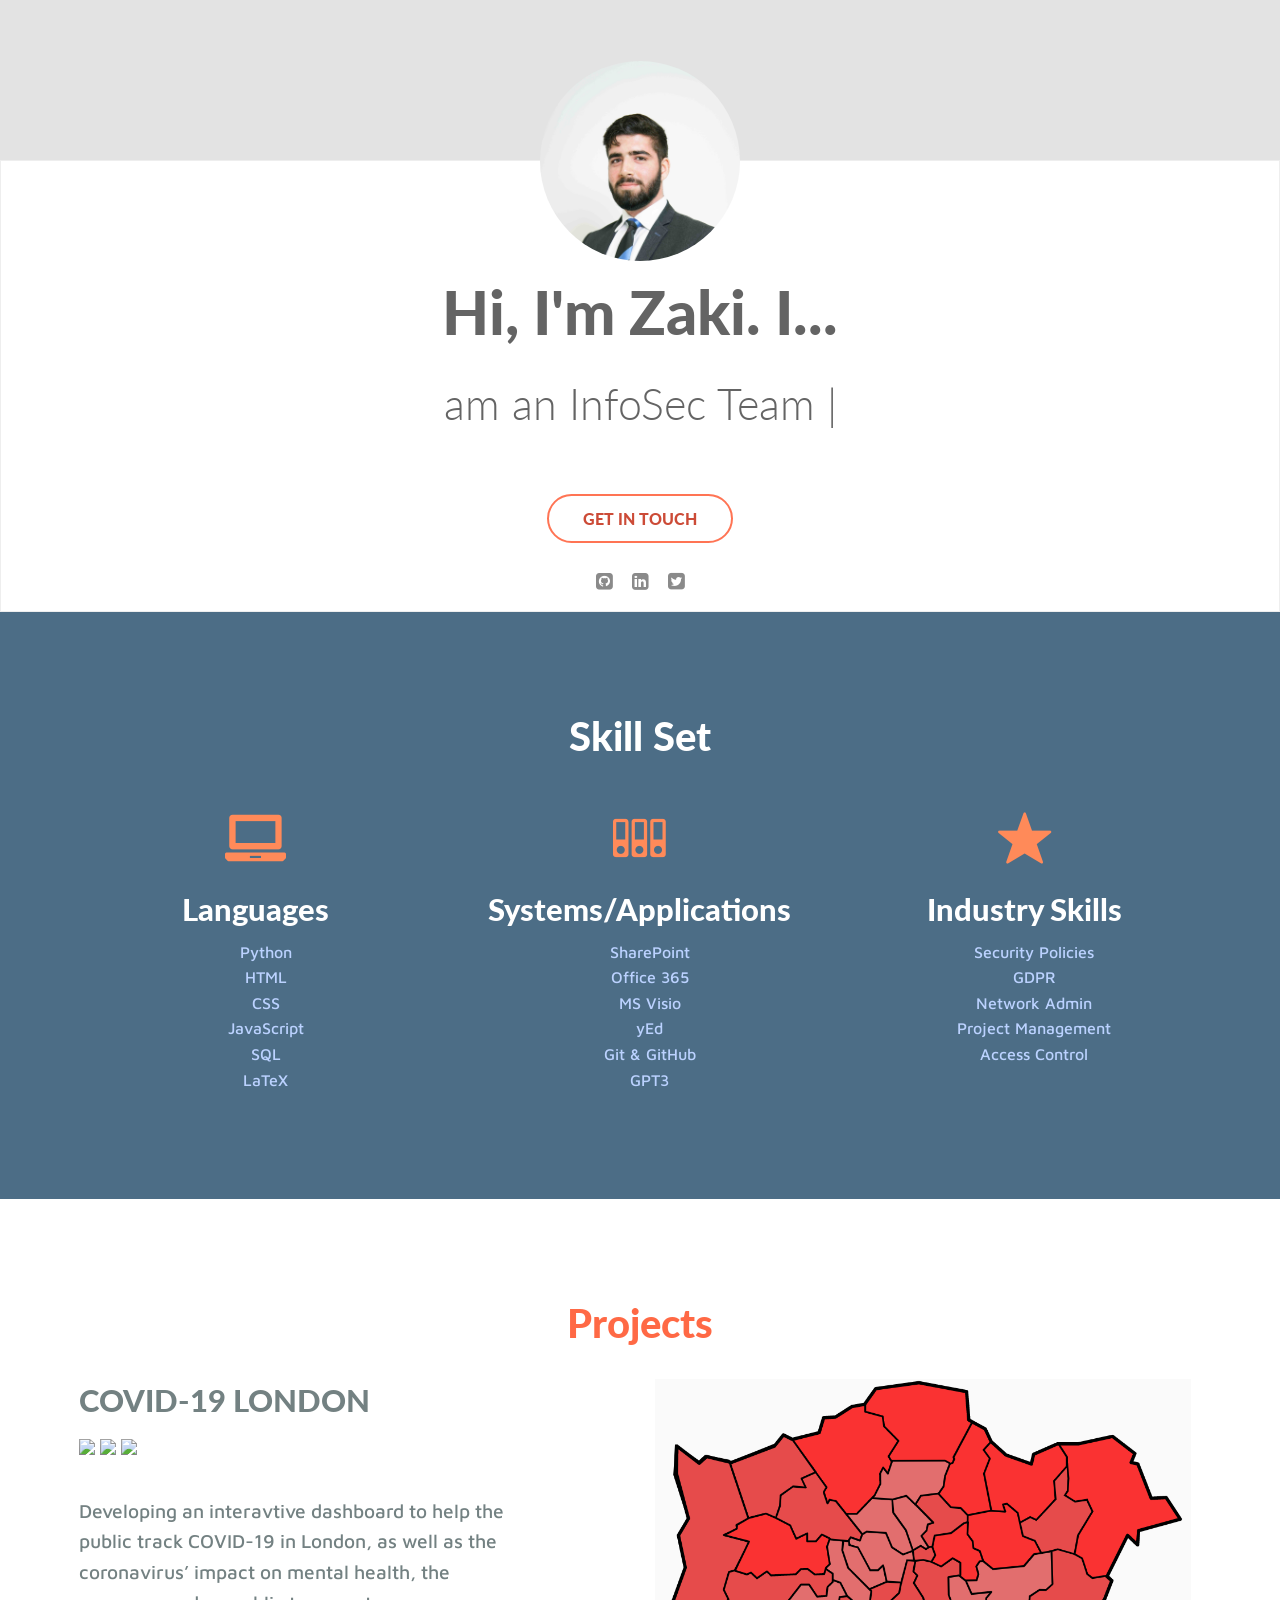
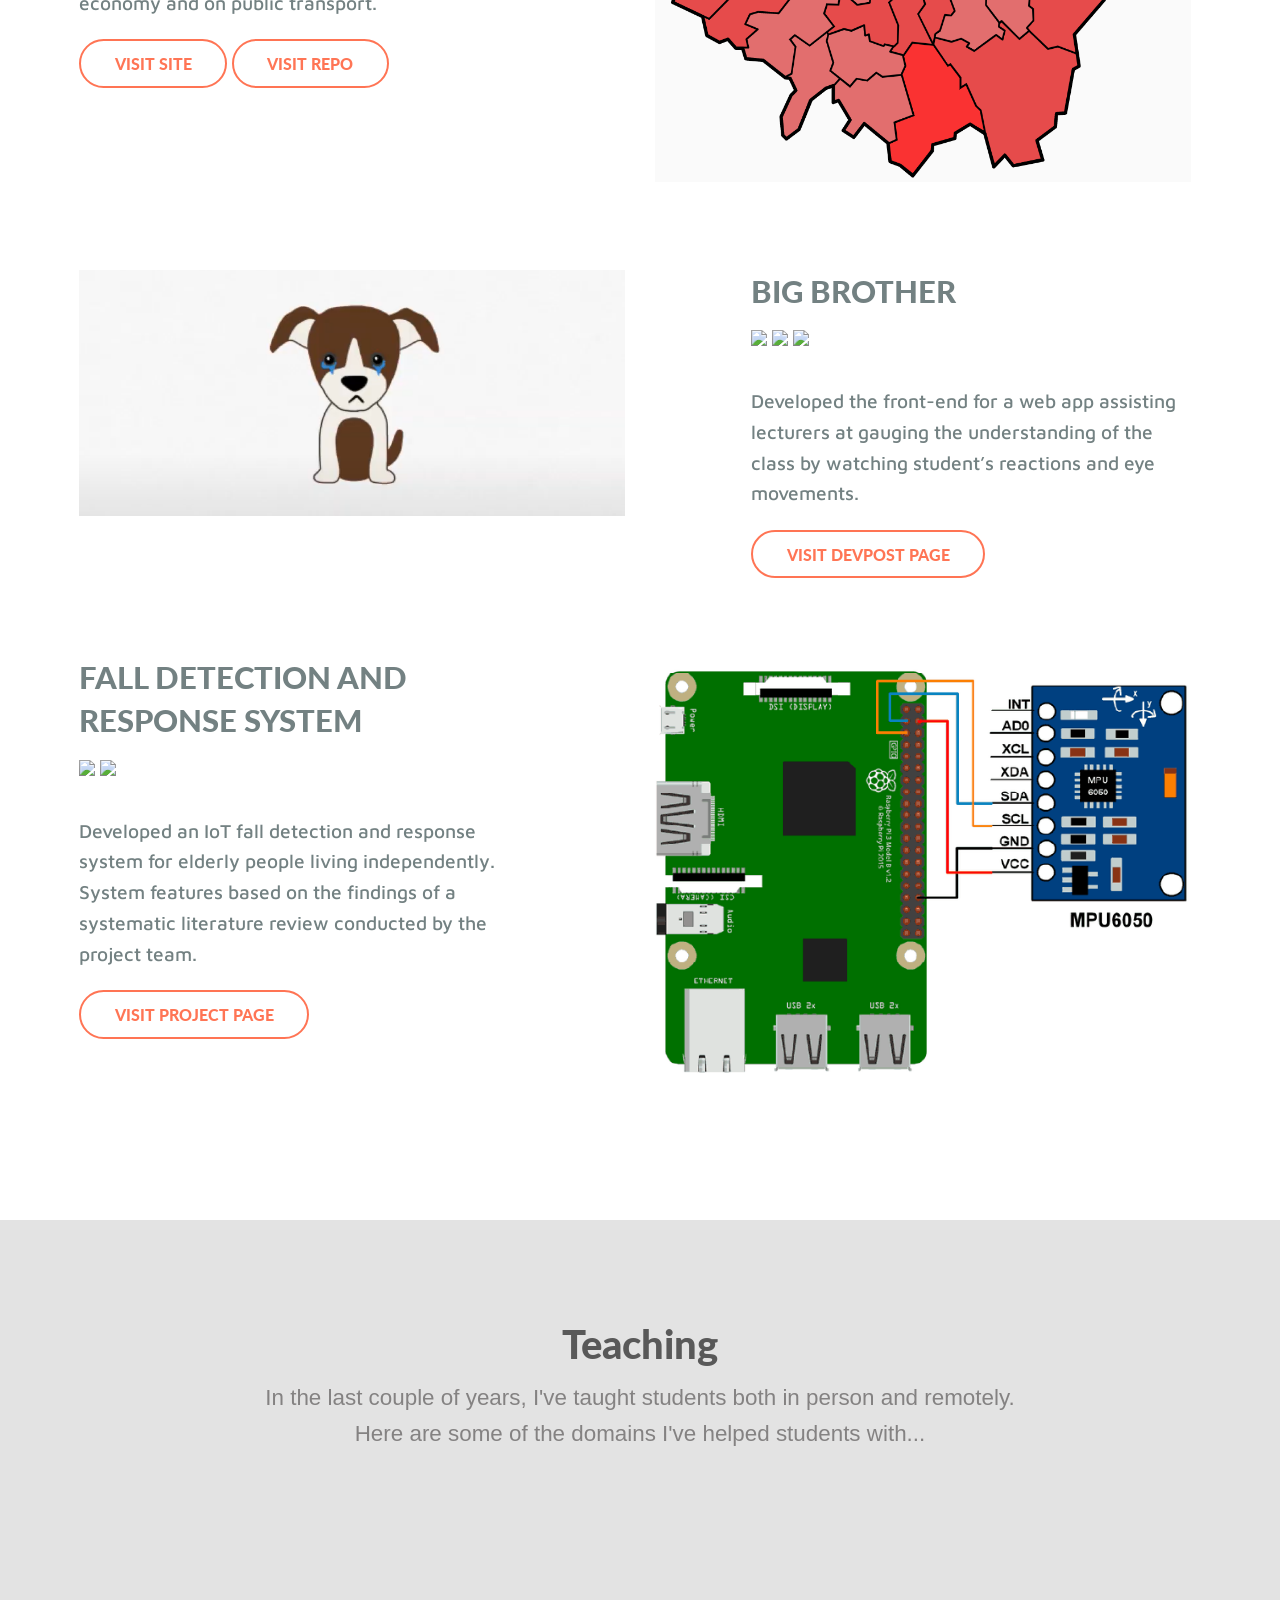
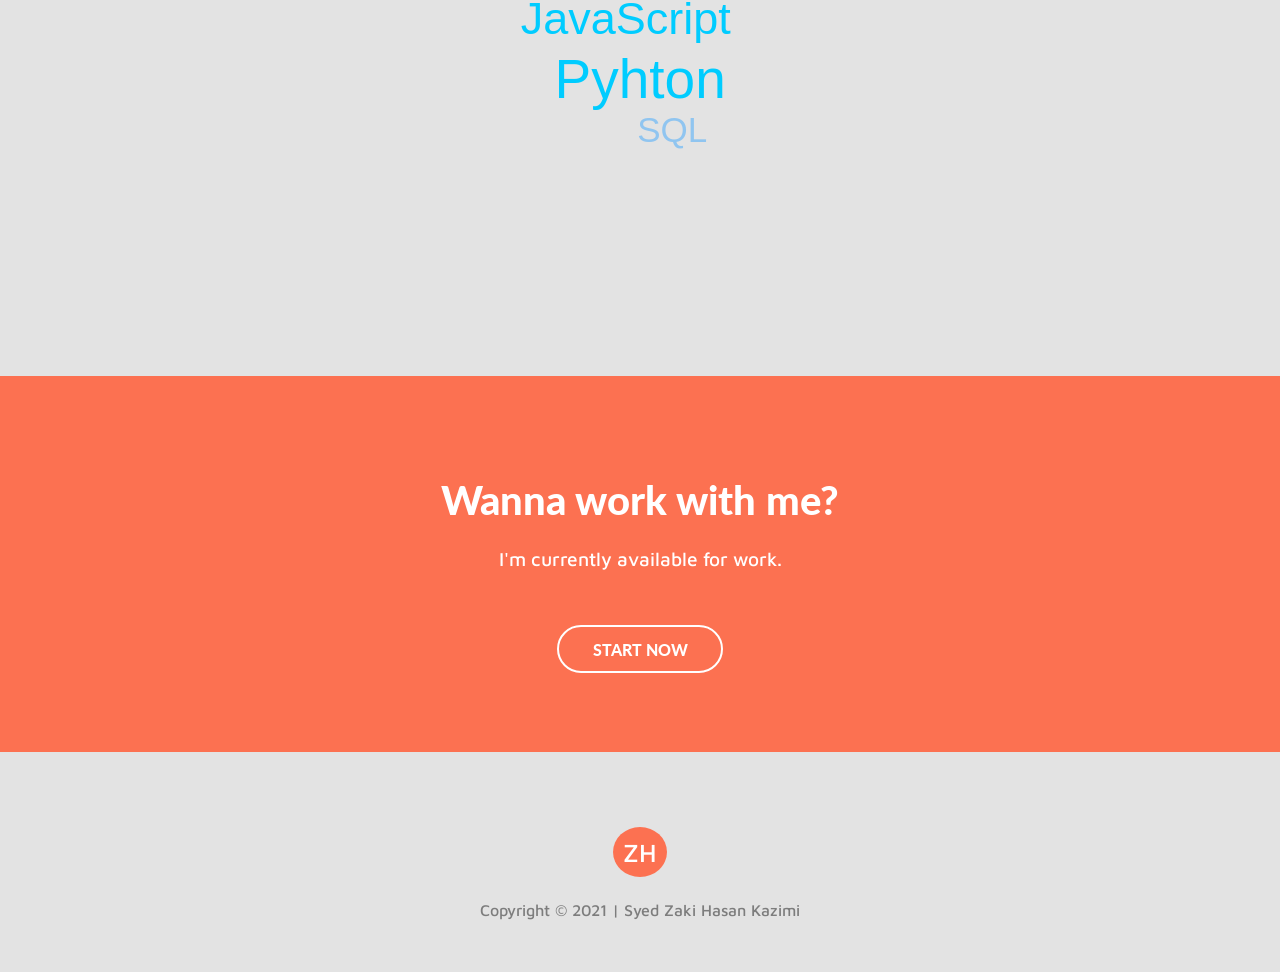
==== index.html @ 04883b3c "Update index.html" ====
<!DOCTYPE html>
<html>

<head>
	<meta charset="utf-8">
	<meta http-equiv="X-UA-Compatible" content="IE=edge">
	<meta name="viewport" content="width=device-width,initial-scale=1,minimum-scale=1, maximum-scale=1" />
	<title>Zaki Hasan Portfolio</title>
	<script src="bower_components/jquery/dist/jquery.min.js" charset="utf-8"></script>
	<link rel="stylesheet" href="bower_components/foundation-sites/dist/css/foundation.min.css">
	<link rel="stylesheet" href="">
	<script src="bower_components/foundation-sites/dist/js/foundation.min.js" charset="utf-8"></script>
	<script src="bower_components/normalize-css/normalize.css" charset="utf-8"></script>
	<script src="bower_components/typed.js/dist/typed.min.js" charset="utf-8"></script>
	<script src="bower_components/jqcloud2/dist/jqcloud.min.js" charset="utf-8"></script>
	<link rel="stylesheet" href="bower_components/jqcloud2/dist/jqcloud.min.css">
	<script src="bower_components/custombox/dist/custombox.min.js"></script>
	<link href="bower_components/custombox/dist/custombox.min.css" rel="stylesheet">
	<link rel="stylesheet" href="https://maxcdn.bootstrapcdn.com/font-awesome/4.7.0/css/font-awesome.min.css">
	<link href="https://fonts.googleapis.com/css?family=Lato:300,400,700,900" rel="stylesheet">
	<link href="https://fonts.googleapis.com/css?family=Maven+Pro:400,500" rel="stylesheet">
	<link rel="stylesheet" href="assets/fonts/foundation-icons/foundation-icons.css">
	<link rel="stylesheet" href="assets/styles/styles.css">
</head>

<body>
	<div class="wrapper">
		<section id="about">
			<div class="row">
				<div class="small-12 large-8 large-offset-2 columns text-center">
					<div class="profile-photo" style="background-image: url(./assets/images/profile.JPG);">
					</div>
					<div class="details">
						<h2>Hi, I'm Zaki. I...<br> <span id="writing-text"><span></h2>
					</div>
				</div>
			</div>
			<div class="row">
				<div class="small-12 column">
					<div class="cta text-center">
						<a class="my-button cta-button expand form-button" href="mailto:zakikazimi@gmail.com" target="_blank">Get In Touch</a>
					</div>
				</div>
				<div class="small-12 column">
					<div class="my-arrow-div text-center">
						<a href="https://github.com/zakiH313" target="_blank"><i class="fa fa-github-square fa-2x"></i></a>
						<a href="https://www.linkedin.com/in/zaki-hasan" target="_blank"><i class="fa fa-linkedin-square fa-2x"></i></a>
						<a href="https://twitter.com/zakihasan313" target="_blank"><i class="fa fa-twitter-square fa-2x"></i></a>
					</div>
				</div>
			</div>

		</section>


		<section id="experience">

			<div class="row column">
				<div class="small-12">
					<h2 class="text-center">Skill Set</h2>
					<!-- <p class="text-center tag-line">I can use the following:</p> -->
				</div>
			</div>
			<div class="row">
				<div class="small-12 medium-4 columns text-center experience-topics">
					<i class="fi-laptop"></i>
					<h3>Languages</h3>
					<ul>
						<li>Python</li>
						<li>HTML</li>
						<li>CSS</li>
						<li>JavaScript</li>
						<li>SQL</li>
						<li>LaTeX</li>
					</ul>
				</div>
				<div class="small-12 medium-4 columns text-center experience-topics">
					<i class="fi-database"></i>
					<h3>Systems/Applications</h3>
					<ul>
						<li>SharePoint</li>
						<li>Office 365</li>
						<li>MS Visio</li>
						<li>yEd</li>
						<li>Git & GitHub</li>
						<li>GPT3</li>
					</ul>
				</div>
				<div class="small-12 medium-4 columns text-center experience-topics">
					<i class="fi-star"></i>
					<h3>Industry Skills</h3>
					<ul>
						<li>Security Policies</li>
						<li>GDPR</li>
						<li>Network Admin</li>
						<li>Project Management</li>
						<li>Access Control</li>
					</ul>
				</div>
			</div>

		</section>

		<section id="work">
			<h2 class="text-center">Projects</h2>
			<!-- <div class="row">
				<p class="text-center tag-line">Here are few of my former clients.</p>
			</div> -->


			<div class="row work-row"> <!-- odd -->
				<div class="small-12 medium-6 medium-push-6 columns">
					<img src="assets/images/project1.png" alt="">
				</div>
				<div class="small-12 medium-5 medium-pull-7 columns">
					<div class="details details-ftm">
						<h3>COVID-19 London</h3>
						<!-- <p class="platform">Web</p> -->
						<p class="icons">
							<img src="https://img.icons8.com/color/48/000000/html-5--v1.png"/>
							<img src="https://img.icons8.com/color/50/000000/css3.png"/>
							<img src="https://img.icons8.com/color/50/000000/javascript.png"/>
							<!-- <i class="fi-monitor"></i><i class="fi-tablet-portrait"></i><i class="fi-mobile"></i> -->
						</p>
						<p>Developing an interavtive dashboard to help the public track COVID-19 in London, as well as the coronavirus’ impact on mental health, the economy and on public transport.</p>
						<a class="my-button" target="_blank" href="https://zakih313.github.io/GoldSummative1/">Visit site</a>
						<a class="my-button" target="_blank" href="">Visit Repo</a>
					</div>
				</div>
			</div>

			<div class="row work-row"> <!-- even -->
				<div class="small-12 medium-6 columns">
					<img src="assets/images/project2.png" alt="">
				</div>
				<div class="small-12 medium-5 medium-offset-1 columns">
					<div class="details details-ftm">
						<h3>Big Brother</h3>
						<!-- <p class="platform">Web</p> -->
						<p class="icons">
							<!-- <i class="fi-monitor"></i><i class="fi-tablet-portrait"></i><i class="fi-mobile"></i> -->
							<img src="https://img.icons8.com/color/48/000000/html-5--v1.png"/>
							<img src="https://img.icons8.com/color/50/000000/css3.png"/>
							<img src="https://img.icons8.com/color/50/000000/javascript.png"/>
						</p>
						<p>Developed the front-end for a web app assisting lecturers at gauging the understanding of the class by watching student’s reactions and eye movements.</p>
						<a class="my-button" target="_blank" href="https://devpost.com/software/big-brother-6i3adj">Visit Devpost Page</a>
					</div>
				</div>
			</div>

			<div class="row work-row"> <!-- odd -->
				<div class="small-12 medium-6 medium-push-6 columns">
					<img src="assets/images/project3.png" alt="">
				</div>
				<div class="small-12 medium-5 medium-pull-7 columns">
					<div class="details details-ftm">
						<h3>Fall Detection and Response System</h3>
						<!-- <p class="platform">Web</p> -->
						<p class="icons">
							<!-- <i class="fi-monitor"></i><i class="fi-tablet-portrait"></i><i class="fi-mobile"></i> -->
							<img src="https://img.icons8.com/color/50/000000/python.png"/>
							<img src="https://img.icons8.com/color/50/000000/raspberry-pi.png"/>

						</p>
						<p>Developed an IoT fall detection and response system for elderly people living independently. System features based on the findings of a systematic literature review conducted by the project team. </p>
						<a class="my-button" target="_blank" href="http://google.com">Visit Project Page</a>
					</div>
				</div>
			</div>









		</section>

		<section id="teaching">
			<h2 class="text-center">Teaching</h2>
			<div class="row">
				<div class="small-12 medium-8 medium-offset-2">
					<p class="text-center tag-line">In the last couple of years, I've taught students both in person and remotely. Here are some of the domains I've helped students with...</p>
				</div>
			</div>
			<div class="row">
				<div class="small-12 medium-8 medium-offset-2 columns">
					<div class="teaching-domains">
					</div>
				</div>
			</div>
		</section>

		<section id="footer-cta">
			<h2 class="text-center">Wanna work with me?</h2>
			<p></p>
			<div class="row text-center">
				<div class="small-12 medium-8 medium-offset-2 columns">
					<p class="text-center">I'm currently available for work.</p>
				</div>
				<div class="small-12 columns" id="startButtonDiv">
					<a class="my-button form-button" target="_blank" href="mailto:zakikazimi@gmail.com">Start Now</a>
				</div>
			</div>
		</section>

		<footer id="footer">
			<div class="row text-center">
				<div class="small-12 medium-6 medium-offset-3 columns">
					<p id="logo">ZH</p>
					<p id="copyright">Copyright &copy; 2021 | Syed Zaki Hasan Kazimi</p>
				</div>
			</div>
		</footer>



	</div>
	<script src="assets/scripts/app.js" charset="utf-8"></script>
</body>

</html>
---- bower_components/jqcloud2/dist/jqcloud.min.css ----
/*!
 * jQCloud 2.0.2
 * Copyright 2011 Luca Ongaro (http://www.lucaongaro.eu)
 * Copyright 2013 Daniel White (http://www.developerdan.com)
 * Copyright 20142016 Damien "Mistic" Sorel (http://www.strangeplanet.fr)
 * Licensed under MIT (http://opensource.org/licenses/MIT)
 */
div.jqcloud{overflow:hidden;position:relative}div.jqcloud span{padding:0}div.jqcloud{font-family:Helvetica,Arial,sans-serif;font-size:10px;line-height:normal}div.jqcloud a{font-size:inherit;text-decoration:none}div.jqcloud span.w10{font-size:550%}div.jqcloud span.w9{font-size:500%}div.jqcloud span.w8{font-size:450%}div.jqcloud span.w7{font-size:400%}div.jqcloud span.w6{font-size:350%}div.jqcloud span.w5{font-size:300%}div.jqcloud span.w4{font-size:250%}div.jqcloud span.w3{font-size:200%}div.jqcloud span.w2{font-size:150%}div.jqcloud span.w1{font-size:100%}div.jqcloud{color:#09f}div.jqcloud a{color:inherit}div.jqcloud a:hover,div.jqcloud span.w10,div.jqcloud span.w8,div.jqcloud span.w9{color:#0cf}div.jqcloud span.w7{color:#39d}div.jqcloud span.w6{color:#90c5f0}div.jqcloud span.w5{color:#90a0dd}div.jqcloud span.w4{color:#90c5f0}div.jqcloud span.w3{color:#a0ddff}div.jqcloud span.w2{color:#9ce}div.jqcloud span.w1{color:#aab5f0}
---- bower_components/custombox/dist/custombox.min.css ----
/*
 *  custombox - Modal dialog effects with transitions CSS3
 *  version: 4.0.1
 *  http://dixso.github.io/custombox/
 *  (c) 2017 Julio de la Calle - @dixso9
 *
 *  Under MIT License - http://opensource.org/licenses/MIT
 */
.custombox-content,.custombox-overlay{position:fixed;overflow:hidden;top:0;width:100%;height:100%}.custombox-overlay{z-index:9997;opacity:0;transition-delay:0s;transition-timing-function:linear;transition-property:opacity}.custombox-content{z-index:9999;display:-ms-flexbox;display:flex;-ms-flex-direction:row;flex-direction:row;-ms-flex-wrap:nowrap;flex-wrap:nowrap;-ms-flex-align:center;align-items:center;-ms-flex-line-pack:stretch;align-content:stretch}.custombox-lock{overflow:hidden}.custombox-content{overflow-y:auto}.custombox-content>*{max-width:100%;max-height:95%}.custombox-fullscreen.custombox-content{-ms-flex-pack:start;justify-content:flex-start;-ms-flex-align:stretch;align-items:stretch}.custombox-fullscreen.custombox-content>*{width:100%;max-height:100%}.custombox-y-top{-ms-flex-align:baseline;align-items:baseline}.custombox-x-left{-ms-flex-align:start;align-items:flex-start}.custombox-y-center{-ms-flex-align:center;align-items:center}.custombox-y-bottom{-ms-flex-align:end;align-items:flex-end}.custombox-x-center{-ms-flex-pack:center;justify-content:center}.custombox-x-right{-ms-flex-pack:end;justify-content:flex-end}.custombox-perspective,.custombox-perspective body{perspective:600px;height:100%;overflow:hidden}.custombox-perspective .custombox-container{overflow:hidden;height:100%}@keyframes fadeIn{from{transform:scale(.7);transition-property:all}to{transform:scale(1);opacity:1}}@keyframes fadeOut{from{transform:scale(1);opacity:1}to{transform:scale(.7);transition-property:all}}.custombox-fadein.custombox-content{opacity:0}.custombox-fadein.custombox-content.custombox-open{animation-name:fadeIn;animation-timing-function:ease-in;animation-fill-mode:forwards;backface-visibility:hidden}.custombox-fadein.custombox-content.custombox-close{animation-name:fadeOut;animation-timing-function:ease-out;animation-fill-mode:forwards;backface-visibility:hidden}@keyframes slideInTop{from{transform:translateY(-100%)}to{transform:translateY(0)}}@keyframes slideOutTop{from{transform:translateY(0)}to{transform:translateY(-100%)}}@keyframes slideInBottom{from{transform:translateY(100%)}to{transform:translateY(0)}}@keyframes slideOutBottom{from{transform:translateY(0)}to{transform:translateY(100%)}}@keyframes slideInLeft{from{transform:translateX(-100%)}to{transform:translateX(0)}}@keyframes slideOutLeft{from{transform:translateX(0)}to{transform:translateX(-100%)}}@keyframes slideInRight{from{transform:translateX(100%)}to{transform:translateX(0)}}@keyframes slideOutRight{from{transform:translateX(0)}to{transform:translateX(100%)}}.custombox-contentscale.custombox-content,.custombox-letmein.custombox-content,.custombox-makeway.custombox-content,.custombox-push.custombox-content,.custombox-slide.custombox-content,.custombox-slip.custombox-content{-ms-transform:translateX(-100%);transform:translateX(-100%)}.custombox-contentscale.custombox-content.custombox-open.custombox-top,.custombox-letmein.custombox-content.custombox-open.custombox-top,.custombox-makeway.custombox-content.custombox-open.custombox-top,.custombox-push.custombox-content.custombox-open.custombox-top,.custombox-slide.custombox-content.custombox-open.custombox-top,.custombox-slip.custombox-content.custombox-open.custombox-top{animation-name:slideInTop;animation-timing-function:ease-out;animation-fill-mode:forwards;backface-visibility:hidden}.custombox-contentscale.custombox-content.custombox-open.custombox-bottom,.custombox-letmein.custombox-content.custombox-open.custombox-bottom,.custombox-makeway.custombox-content.custombox-open.custombox-bottom,.custombox-push.custombox-content.custombox-open.custombox-bottom,.custombox-slide.custombox-content.custombox-open.custombox-bottom,.custombox-slip.custombox-content.custombox-open.custombox-bottom{animation-name:slideInBottom;animation-timing-function:ease-out;animation-fill-mode:forwards;backface-visibility:hidden}.custombox-contentscale.custombox-content.custombox-open.custombox-left,.custombox-letmein.custombox-content.custombox-open.custombox-left,.custombox-makeway.custombox-content.custombox-open.custombox-left,.custombox-push.custombox-content.custombox-open.custombox-left,.custombox-slide.custombox-content.custombox-open.custombox-left,.custombox-slip.custombox-content.custombox-open.custombox-left{animation-name:slideInLeft;animation-timing-function:ease-out;animation-fill-mode:forwards;backface-visibility:hidden}.custombox-contentscale.custombox-content.custombox-open.custombox-right,.custombox-letmein.custombox-content.custombox-open.custombox-right,.custombox-makeway.custombox-content.custombox-open.custombox-right,.custombox-push.custombox-content.custombox-open.custombox-right,.custombox-slide.custombox-content.custombox-open.custombox-right,.custombox-slip.custombox-content.custombox-open.custombox-right{animation-name:slideInRight;animation-timing-function:ease-out;animation-fill-mode:forwards;backface-visibility:hidden}.custombox-contentscale.custombox-content.custombox-close.custombox-top,.custombox-letmein.custombox-content.custombox-close.custombox-top,.custombox-makeway.custombox-content.custombox-close.custombox-top,.custombox-push.custombox-content.custombox-close.custombox-top,.custombox-slide.custombox-content.custombox-close.custombox-top,.custombox-slip.custombox-content.custombox-close.custombox-top{animation-name:slideOutTop;animation-timing-function:ease-in;animation-fill-mode:forwards;backface-visibility:hidden}.custombox-contentscale.custombox-content.custombox-close.custombox-bottom,.custombox-letmein.custombox-content.custombox-close.custombox-bottom,.custombox-makeway.custombox-content.custombox-close.custombox-bottom,.custombox-push.custombox-content.custombox-close.custombox-bottom,.custombox-slide.custombox-content.custombox-close.custombox-bottom,.custombox-slip.custombox-content.custombox-close.custombox-bottom{animation-name:slideOutBottom;animation-timing-function:ease-in;animation-fill-mode:forwards;backface-visibility:hidden}.custombox-contentscale.custombox-content.custombox-close.custombox-left,.custombox-letmein.custombox-content.custombox-close.custombox-left,.custombox-makeway.custombox-content.custombox-close.custombox-left,.custombox-push.custombox-content.custombox-close.custombox-left,.custombox-slide.custombox-content.custombox-close.custombox-left,.custombox-slip.custombox-content.custombox-close.custombox-left{animation-name:slideOutLeft;animation-timing-function:ease-in;animation-fill-mode:forwards;backface-visibility:hidden}.custombox-contentscale.custombox-content.custombox-close.custombox-right,.custombox-letmein.custombox-content.custombox-close.custombox-right,.custombox-makeway.custombox-content.custombox-close.custombox-right,.custombox-push.custombox-content.custombox-close.custombox-right,.custombox-slide.custombox-content.custombox-close.custombox-right,.custombox-slip.custombox-content.custombox-close.custombox-right{animation-name:slideOutRight;animation-timing-function:ease-in;animation-fill-mode:forwards;backface-visibility:hidden}@keyframes newspaperIn{from{transform:scale(0) rotate(720deg);opacity:0}to{transform:scale(1) rotate(0);opacity:1}}@keyframes newspaperOut{from{transform:scale(1) rotate(0);opacity:1}to{transform:scale(0) rotate(720deg);opacity:0}}.custombox-newspaper.custombox-content{opacity:0}.custombox-newspaper.custombox-content.custombox-open{animation-name:newspaperIn;animation-timing-function:ease-in;animation-fill-mode:forwards;backface-visibility:hidden}.custombox-newspaper.custombox-content.custombox-close{animation-name:newspaperOut;animation-timing-function:ease-out;animation-fill-mode:forwards;backface-visibility:hidden}@keyframes fallIn{from{transform-style:preserve-3d;transform:translateZ(600px) rotateX(20deg);opacity:0}to{transition-timing-function:ease-in;transition-property:all;transform:translateZ(0) rotateX(0);opacity:1}}@keyframes fallOut{from{transition-timing-function:ease-in;transition-property:all;transform:translateZ(0) rotateX(0);opacity:1}to{transform-style:preserve-3d;transform:translateZ(600px) rotateX(20deg);opacity:0}}.custombox-fall.custombox-content{opacity:0}.custombox-fall.custombox-content.custombox-open{animation-name:fallIn;animation-timing-function:ease-in;animation-fill-mode:forwards;backface-visibility:hidden}.custombox-fall.custombox-content.custombox-close{animation-name:fallOut;animation-timing-function:ease-out;animation-fill-mode:forwards;backface-visibility:hidden}@keyframes sidefallIn{from{transform-style:preserve-3d;transform:translate(30%) translateZ(600px) rotate(10deg);opacity:0}to{transition-timing-function:ease-in;transition-property:all;transform:translate(0) translateZ(0) rotate(0);opacity:1}}@keyframes sidefallOut{from{transition-timing-function:ease-in;transition-property:all;transform:translate(0) translateZ(0) rotate(0);opacity:1}to{transform-style:preserve-3d;transform:translate(30%) translateZ(600px) rotate(10deg);opacity:0}}.custombox-sidefall.custombox-content{opacity:0}.custombox-sidefall.custombox-content.custombox-open{animation-name:sidefallIn;animation-timing-function:ease-in;animation-fill-mode:forwards;backface-visibility:hidden}.custombox-sidefall.custombox-content.custombox-close{animation-name:sidefallOut;animation-timing-function:ease-out;animation-fill-mode:forwards;backface-visibility:hidden}@keyframes blurInTop{from{transform:translateY(-5%);opacity:0}to{transform:translateY(0);opacity:1}}@keyframes blurOutTop{from{transform:translateY(0);opacity:1}to{transform:translateY(-5%);opacity:0}}@keyframes blurInBottom{from{transform:translateY(5%);opacity:0}to{transform:translateY(0);opacity:1}}@keyframes blurOutBottom{from{transform:translateY(0);opacity:1}to{transform:translateY(5%);opacity:0}}@keyframes blurInRight{from{transform:translateX(5%);opacity:0}to{transform:translateY(0);opacity:1}}@keyframes blurOutRight{from{transform:translateY(0);opacity:1}to{transform:translateX(5%);opacity:0}}@keyframes blurInLeft{from{transform:translateX(-5%);opacity:0}to{transform:translateY(0);opacity:1}}@keyframes blurOutLeft{from{transform:translateY(0);opacity:1}to{transform:translateX(-5%);opacity:0}}@keyframes blurInContainer{from{filter:blur(0)}to{filter:blur(3px)}}@keyframes blurOutContainer{from{filter:blur(3px)}to{filter:blur(0)}}.custombox-blur.custombox-content{opacity:0}.custombox-blur.custombox-content.custombox-open.custombox-top{animation-name:blurInTop;animation-timing-function:ease-in;animation-fill-mode:forwards;backface-visibility:hidden}.custombox-blur.custombox-content.custombox-open.custombox-bottom{animation-name:blurInBottom;animation-timing-function:ease-in;animation-fill-mode:forwards;backface-visibility:hidden}.custombox-blur.custombox-content.custombox-open.custombox-left{animation-name:blurInLeft;animation-timing-function:ease-in;animation-fill-mode:forwards;backface-visibility:hidden}.custombox-blur.custombox-content.custombox-open.custombox-right{animation-name:blurInRight;animation-timing-function:ease-in;animation-fill-mode:forwards;backface-visibility:hidden}.custombox-blur.custombox-content.custombox-close.custombox-top{animation-name:blurOutTop;animation-timing-function:ease-out;animation-fill-mode:forwards;backface-visibility:hidden}.custombox-blur.custombox-content.custombox-close.custombox-bottom{animation-name:blurOutBottom;animation-timing-function:ease-out;animation-fill-mode:forwards;backface-visibility:hidden}.custombox-blur.custombox-content.custombox-close.custombox-right{animation-name:blurOutRight;animation-timing-function:ease-out;animation-fill-mode:forwards;backface-visibility:hidden}.custombox-blur.custombox-content.custombox-close.custombox-left{animation-name:blurOutLeft;animation-timing-function:ease-out;animation-fill-mode:forwards;backface-visibility:hidden}.custombox-blur.custombox-container{animation-name:blurOutContainer;animation-timing-function:ease-out;animation-fill-mode:forwards;backface-visibility:hidden}.custombox-blur.custombox-container.custombox-open{animation-name:blurInContainer;animation-timing-function:ease-in;animation-fill-mode:forwards;backface-visibility:hidden}@keyframes flipInTop{from{transform-style:preserve-3d;transform:rotateX(-70deg)}to{transform:rotateY(0);opacity:1}}@keyframes flipOutTop{from{transform:rotateY(0);opacity:1}to{transform-style:preserve-3d;transform:rotateX(-70deg)}}@keyframes flipInBottom{from{transform-style:preserve-3d;transform:rotateX(70deg)}to{transform:rotateY(0);opacity:1}}@keyframes flipOutBottom{from{transform:rotateY(0);opacity:1}to{transform-style:preserve-3d;transform:rotateX(70deg)}}@keyframes flipInRight{from{transform-style:preserve-3d;transform:rotateY(70deg)}to{transform:rotateY(0);opacity:1}}@keyframes flipOutRight{from{transform:rotateY(0);opacity:1}to{transform-style:preserve-3d;transform:rotateY(70deg)}}@keyframes flipInLeft{from{transform-style:preserve-3d;transform:rotateY(-70deg)}to{transform:rotateY(0);opacity:1}}@keyframes flipOutLeft{from{transform:rotateY(0);opacity:1}to{transform-style:preserve-3d;transform:rotateY(-70deg)}}.custombox-flip.custombox-content{opacity:0}.custombox-flip.custombox-content.custombox-open.custombox-top{animation-name:flipInTop;animation-timing-function:ease-in;animation-fill-mode:forwards;backface-visibility:hidden}.custombox-flip.custombox-content.custombox-open.custombox-bottom{animation-name:flipInBottom;animation-timing-function:ease-in;animation-fill-mode:forwards;backface-visibility:hidden}.custombox-flip.custombox-content.custombox-open.custombox-right{animation-name:flipInRight;animation-timing-function:ease-in;animation-fill-mode:forwards;backface-visibility:hidden}.custombox-flip.custombox-content.custombox-open.custombox-left{animation-name:flipInLeft;animation-timing-function:ease-in;animation-fill-mode:forwards;backface-visibility:hidden}.custombox-flip.custombox-content.custombox-close.custombox-top{animation-name:flipOutTop;animation-timing-function:ease-out;animation-fill-mode:forwards;backface-visibility:hidden}.custombox-flip.custombox-content.custombox-close.custombox-bottom{animation-name:flipOutBottom;animation-timing-function:ease-out;animation-fill-mode:forwards;backface-visibility:hidden}.custombox-flip.custombox-content.custombox-close.custombox-right{animation-name:flipOutRight;animation-timing-function:ease-out;animation-fill-mode:forwards;backface-visibility:hidden}.custombox-flip.custombox-content.custombox-close.custombox-left{animation-name:flipOutLeft;animation-timing-function:ease-out;animation-fill-mode:forwards;backface-visibility:hidden}@keyframes signIn{from{transform-style:preserve-3d;transform:rotateX(-60deg);transform-origin:50% 0;transition-property:all}to{transform:rotateX(0);opacity:1}}@keyframes signOut{from{transform:rotateX(0);opacity:1}to{transform-style:preserve-3d;transform:rotateX(-60deg);transform-origin:50% 0;transition-property:all}}.custombox-sign{perspective:1300px}.custombox-sign.custombox-content{opacity:0}.custombox-sign.custombox-content.custombox-open{animation-name:signIn;animation-timing-function:ease-in;animation-fill-mode:forwards;backface-visibility:hidden}.custombox-sign.custombox-content.custombox-close{animation-name:signOut;animation-timing-function:ease-out;animation-fill-mode:forwards;backface-visibility:hidden}@keyframes superscaledIn{from{transform:scale(2)}to{transform:scale(1);opacity:1}}@keyframes superscaledOut{from{transform:scale(1);opacity:1}to{transform:scale(2)}}.custombox-superscaled.custombox-content{opacity:0}.custombox-superscaled.custombox-content.custombox-open{animation-name:superscaledIn;animation-timing-function:ease-in;animation-fill-mode:forwards;backface-visibility:hidden}.custombox-superscaled.custombox-content.custombox-close{animation-name:superscaledOut;animation-timing-function:ease-out;animation-fill-mode:forwards;backface-visibility:hidden}@keyframes slitIn{0%{transform:translateZ(-3000px) rotateY(90deg)}50%{transform:translateZ(-250px) rotateY(89deg);opacity:1;animation-timing-function:ease-out}100%{transform:translateZ(0) rotateY(0);opacity:1}}@keyframes slitOut{0%{transform:translateZ(0) rotateY(0);opacity:1}50%{transform:translateZ(-250px) rotateY(89deg);opacity:1;animation-timing-function:ease-out}100%{transform:translateZ(-3000px) rotateY(90deg)}}.custombox-slit.custombox-content{opacity:0;transform-style:preserve-3d}.custombox-slit.custombox-content.custombox-open{animation-name:slitIn;animation-timing-function:ease-in;animation-fill-mode:forwards;backface-visibility:hidden}.custombox-slit.custombox-content.custombox-close{animation-name:slitOut;animation-timing-function:ease-out;animation-fill-mode:forwards;backface-visibility:hidden}@keyframes rotateIn{from{transform-style:preserve-3d;transform:translateY(0) rotateX(90deg);transform-origin:0 100%;opacity:0;transition-timing-function:ease-out;transition-property:all}to{transform:translateY(0) rotateX(0);opacity:1}}@keyframes rotateOut{from{transform:translateY(0) rotateX(0);opacity:1}to{transform-style:preserve-3d;transform:translateY(0) rotateX(90deg);transform-origin:0 100%;opacity:0;transition-timing-function:ease-out;transition-property:all}}.custombox-rotate{perspective:2300px}.custombox-rotate.custombox-content{-ms-transform:translateY(-100%);transform:translateY(-100%)}.custombox-rotate.custombox-content.custombox-open{animation-name:rotateIn;animation-timing-function:ease-out;animation-fill-mode:forwards;backface-visibility:hidden}.custombox-rotate.custombox-content.custombox-close{animation-name:rotateOut;animation-timing-function:ease-out;animation-fill-mode:forwards;backface-visibility:hidden}@keyframes letmeinBottomOverlay{to{transform:rotateX(-2deg);transform-origin:50% 0;transform-style:preserve-3d}}@keyframes letmeinOutBottomOverlay{from{transform:rotateX(-2deg);transform-origin:50% 0;transform-style:preserve-3d}to{opacity:0}}@keyframes letmeinLeftOverlay{to{transform:rotateY(-2deg);transform-origin:50% 0;transform-style:preserve-3d}}@keyframes letmeinOutLeftOverlay{from{transform:rotateY(-2deg);transform-origin:50% 0;transform-style:preserve-3d}to{opacity:0}}@keyframes letmeinRightOverlay{to{transform:rotateY(2deg);transform-origin:50% 0;transform-style:preserve-3d}}@keyframes letmeinOutRightOverlay{from{transform:rotateY(2deg);transform-origin:50% 0;transform-style:preserve-3d}to{opacity:0}}@keyframes letmeinTopOverlay{to{transform:rotateX(2deg);transform-origin:0 50%;transform-style:preserve-3d}}@keyframes letmeinOutTopOverlay{from{transform:rotateX(2deg);transform-origin:50% 0;transform-style:preserve-3d}to{opacity:0}}.custombox-letmein.custombox-overlay.custombox-open.custombox-top{animation-name:letmeinTopOverlay;animation-timing-function:ease-in;animation-fill-mode:forwards;backface-visibility:hidden}.custombox-letmein.custombox-overlay.custombox-open.custombox-bottom{animation-name:letmeinBottomOverlay;animation-timing-function:ease-in;animation-fill-mode:forwards;backface-visibility:hidden}.custombox-letmein.custombox-overlay.custombox-open.custombox-left{animation-name:letmeinLeftOverlay;animation-timing-function:ease-in;animation-fill-mode:forwards;backface-visibility:hidden}.custombox-letmein.custombox-overlay.custombox-open.custombox-right{animation-name:letmeinRightOverlay;animation-timing-function:ease-in;animation-fill-mode:forwards;backface-visibility:hidden}.custombox-letmein.custombox-overlay.custombox-close.custombox-top{animation-name:letmeinOutTopOverlay;animation-timing-function:ease-out;animation-fill-mode:forwards;backface-visibility:hidden}.custombox-letmein.custombox-overlay.custombox-close.custombox-bottom{animation-name:letmeinOutBottomOverlay;animation-timing-function:ease-out;animation-fill-mode:forwards;backface-visibility:hidden}.custombox-letmein.custombox-overlay.custombox-close.custombox-left{animation-name:letmeinOutLeftOverlay;animation-timing-function:ease-out;animation-fill-mode:forwards;backface-visibility:hidden}.custombox-letmein.custombox-overlay.custombox-close.custombox-right{animation-name:letmeinOutRightOverlay;animation-timing-function:ease-out;animation-fill-mode:forwards;backface-visibility:hidden}@keyframes makewayInContainer{50%{transform:translateZ(-50px) rotateY(5deg);animation-timing-function:ease-out}100%{transform:translateZ(-200px)}}@keyframes makewayOutContainer{0%{transform:translateZ(-200px)}50%{transform:translateZ(-50px) rotateY(5deg);animation-timing-function:ease-out}100%{opacity:0}}@keyframes makewayInTop{from{transform:translateY(-100%)}to{transform:translateY(0)}}@keyframes makewayOutTop{from{transform:translateY(0)}to{transform:translateY(-100%)}}@keyframes makewayInBottom{from{transform:translateY(100%)}to{transform:translateY(0)}}@keyframes makewayOutBottom{from{transform:translateY(0)}to{transform:translateY(100%)}}@keyframes makewayInLeft{from{transform:translateX(-100%)}to{transform:translateX(0)}}@keyframes makewayOutLeft{from{transform:translateX(0)}to{transform:translateX(-100%)}}@keyframes makewayInRight{from{transform:translateX(100%)}to{transform:translateX(0)}}@keyframes makewayOutRight{from{transform:translateX(0)}to{transform:translateX(100%)}}.custombox-makeway.custombox-overlay{transform-style:preserve-3d;-ms-transform-origin:0 50%;transform-origin:0 50%}.custombox-makeway.custombox-overlay.custombox-open{animation-name:makewayInContainer;animation-timing-function:ease-in;animation-fill-mode:forwards;backface-visibility:hidden}.custombox-makeway.custombox-overlay.custombox-close{animation-name:makewayOutContainer;animation-timing-function:ease-out;animation-fill-mode:forwards;backface-visibility:hidden}.custombox-makeway.custombox-container{transform-style:preserve-3d;-ms-transform-origin:0 50%;transform-origin:0 50%}.custombox-makeway.custombox-container.custombox-open{animation-name:makewayInContainer;animation-timing-function:ease-in;animation-fill-mode:forwards;backface-visibility:hidden}.custombox-makeway.custombox-container.custombox-close{animation-name:makewayOutContainer;animation-timing-function:ease-out;animation-fill-mode:forwards;backface-visibility:hidden}@keyframes slipTopOverlay{50%{transform:rotateX(10deg);transform-origin:50% 100%;transform-style:preserve-3d}}@keyframes slipOutTopOverlay{50%{transform:rotateX(10deg);transform-origin:50% 100%;transform-style:preserve-3d}}@keyframes slipRightOverlay{50%{transform:rotateY(10deg);transform-origin:50% 100%;transform-style:preserve-3d}}@keyframes slipOutRightOverlay{50%{transform:rotateY(10deg);transform-origin:50% 100%;transform-style:preserve-3d}}@keyframes slipBottomOverlay{50%{transform:rotateX(-10deg);transform-origin:50% 100%;transform-style:preserve-3d}}@keyframes slipOutBottomOverlay{50%{transform:rotateX(-10deg);transform-origin:50% 100%;transform-style:preserve-3d}}@keyframes slipLeftOverlay{50%{transform:rotateY(-10deg);transform-origin:50% 100%;transform-style:preserve-3d}}@keyframes slipOutLeftOverlay{50%{transform:rotateY(-10deg);transform-origin:50% 100%;transform-style:preserve-3d}}.custombox-slip.custombox-overlay.custombox-open.custombox-top{animation-name:slipTopOverlay;animation-timing-function:ease-in-out;animation-fill-mode:forwards;backface-visibility:hidden}.custombox-slip.custombox-overlay.custombox-open.custombox-bottom{animation-name:slipBottomOverlay;animation-timing-function:ease-in-out;animation-fill-mode:forwards;backface-visibility:hidden}.custombox-slip.custombox-overlay.custombox-open.custombox-left{animation-name:slipLeftOverlay;animation-timing-function:ease-in-out;animation-fill-mode:forwards;backface-visibility:hidden}.custombox-slip.custombox-overlay.custombox-open.custombox-right{animation-name:slipRightOverlay;animation-timing-function:ease-in-out;animation-fill-mode:forwards;backface-visibility:hidden}.custombox-slip.custombox-overlay.custombox-close.custombox-top{animation-name:slipOutTopOverlay;animation-timing-function:ease-in-out;animation-fill-mode:forwards;backface-visibility:hidden}.custombox-slip.custombox-overlay.custombox-close.custombox-bottom{animation-name:slipOutBottomOverlay;animation-timing-function:ease-in-out;animation-fill-mode:forwards;backface-visibility:hidden}.custombox-slip.custombox-overlay.custombox-close.custombox-left{animation-name:slipOutLeftOverlay;animation-timing-function:ease-in-out;animation-fill-mode:forwards;backface-visibility:hidden}.custombox-slip.custombox-overlay.custombox-close.custombox-right{animation-name:slipOutRightOverlay;animation-timing-function:ease-in-out;animation-fill-mode:forwards;backface-visibility:hidden}.custombox-slip.custombox-container.custombox-open.custombox-top{animation-name:slipTopOverlay;animation-timing-function:ease-in-out;animation-fill-mode:forwards;backface-visibility:hidden}.custombox-slip.custombox-container.custombox-open.custombox-bottom{animation-name:slipBottomOverlay;animation-timing-function:ease-in-out;animation-fill-mode:forwards;backface-visibility:hidden}.custombox-slip.custombox-container.custombox-open.custombox-left{animation-name:slipLeftOverlay;animation-timing-function:ease-in-out;animation-fill-mode:forwards;backface-visibility:hidden}.custombox-slip.custombox-container.custombox-open.custombox-right{animation-name:slipRightOverlay;animation-timing-function:ease-in-out;animation-fill-mode:forwards;backface-visibility:hidden}.custombox-slip.custombox-container.custombox-close.custombox-top{animation-name:slipOutTopOverlay;animation-timing-function:ease-in-out;animation-fill-mode:forwards;backface-visibility:hidden}.custombox-slip.custombox-container.custombox-close.custombox-bottom{animation-name:slipOutBottomOverlay;animation-timing-function:ease-in-out;animation-fill-mode:forwards;backface-visibility:hidden}.custombox-slip.custombox-container.custombox-close.custombox-left{animation-name:slipOutLeftOverlay;animation-timing-function:ease-in-out;animation-fill-mode:forwards;backface-visibility:hidden}.custombox-slip.custombox-container.custombox-close.custombox-right{animation-name:slipOutRightOverlay;animation-timing-function:ease-in-out;animation-fill-mode:forwards;backface-visibility:hidden}@keyframes cornerInOverlay{from{transform:translateY(150px) translateX(150px);transition-property:opacity,transform,visibility}to{transform:translateY(0);transition-property:opacity,transform}}@keyframes cornerOutOverlay{from{transform:translateY(0);transition-property:opacity,transform}to{transform:translateY(150px) translateX(150px);transition-property:opacity,transform,visibility;opacity:0}}@keyframes cornerInContent{from{transform:translateY(150px) translateX(150px);transition-property:opacity,transform,visibility}to{transform:translateY(0);transition-property:opacity,transform;opacity:1}}@keyframes cornerOutContent{from{transform:translateY(0);transition-property:opacity,transform;opacity:1}to{transform:translateY(150px) translateX(150px);transition-property:opacity,transform,visibility;opacity:0}}.custombox-corner.custombox-overlay.custombox-open{animation-name:cornerInOverlay;animation-timing-function:ease-in;animation-fill-mode:forwards;backface-visibility:hidden}.custombox-corner.custombox-overlay.custombox-close{animation-name:cornerOutOverlay;animation-timing-function:ease-out;animation-fill-mode:forwards;backface-visibility:hidden}.custombox-corner.custombox-content.custombox-open{animation-name:cornerInContent;animation-timing-function:ease-in;animation-fill-mode:forwards;backface-visibility:hidden}.custombox-corner.custombox-content.custombox-close{animation-name:cornerOutContent;animation-timing-function:ease-out;animation-fill-mode:forwards;backface-visibility:hidden}.custombox-slidetogether.custombox-content,.custombox-slidetogether.custombox-overlay{-ms-transform:translateX(-100%);transform:translateX(-100%)}.custombox-slidetogether.custombox-content.custombox-open.custombox-top,.custombox-slidetogether.custombox-overlay.custombox-open.custombox-top{animation-name:slideInTop;animation-timing-function:ease-out;animation-fill-mode:forwards;backface-visibility:hidden}.custombox-slidetogether.custombox-content.custombox-open.custombox-bottom,.custombox-slidetogether.custombox-overlay.custombox-open.custombox-bottom{animation-name:slideInBottom;animation-timing-function:ease-out;animation-fill-mode:forwards;backface-visibility:hidden}.custombox-slidetogether.custombox-content.custombox-open.custombox-left,.custombox-slidetogether.custombox-overlay.custombox-open.custombox-left{animation-name:slideInLeft;animation-timing-function:ease-out;animation-fill-mode:forwards;backface-visibility:hidden}.custombox-slidetogether.custombox-content.custombox-open.custombox-right,.custombox-slidetogether.custombox-overlay.custombox-open.custombox-right{animation-name:slideInRight;animation-timing-function:ease-out;animation-fill-mode:forwards;backface-visibility:hidden}.custombox-slidetogether.custombox-content.custombox-close.custombox-top,.custombox-slidetogether.custombox-overlay.custombox-close.custombox-top{animation-name:slideOutTop;animation-timing-function:ease-in;animation-fill-mode:forwards;backface-visibility:hidden}.custombox-slidetogether.custombox-content.custombox-close.custombox-bottom,.custombox-slidetogether.custombox-overlay.custombox-close.custombox-bottom{animation-name:slideOutBottom;animation-timing-function:ease-in;animation-fill-mode:forwards;backface-visibility:hidden}.custombox-slidetogether.custombox-content.custombox-close.custombox-left,.custombox-slidetogether.custombox-overlay.custombox-close.custombox-left{animation-name:slideOutLeft;animation-timing-function:ease-in;animation-fill-mode:forwards;backface-visibility:hidden}.custombox-slidetogether.custombox-content.custombox-close.custombox-right,.custombox-slidetogether.custombox-overlay.custombox-close.custombox-right{animation-name:slideOutRight;animation-timing-function:ease-in;animation-fill-mode:forwards;backface-visibility:hidden}@keyframes scaleInOverlay{from{transform:scale(.9);transition:transform;opacity:0}to{transform:scale(1);transition:transform}}@keyframes scaleOutOverlay{from{transform:scale(1);transition:transform}to{transform:scale(.9);transition:transform;opacity:0;opacity:0}}.custombox-scale.custombox-overlay.custombox-open{animation-name:scaleInOverlay;animation-timing-function:ease-in;animation-fill-mode:forwards;backface-visibility:hidden}.custombox-scale.custombox-overlay.custombox-close{animation-name:scaleOutOverlay;animation-timing-function:ease-out;animation-fill-mode:forwards;backface-visibility:hidden}.custombox-scale.custombox-content.custombox-open{animation-name:scaleInOverlay;animation-timing-function:ease-in;animation-fill-mode:forwards;backface-visibility:hidden}.custombox-scale.custombox-content.custombox-close{animation-name:scaleOutOverlay;animation-timing-function:ease-out;animation-fill-mode:forwards;backface-visibility:hidden}@keyframes doorInOverlay{from{position:fixed;bottom:0;left:50%;right:50%;width:0}to{width:100%;left:0;right:0;transition-property:width}}@keyframes doorOutOverlay{from{width:100%;left:0;right:0;transition-property:width}to{position:fixed;bottom:0;left:50%;right:50%;width:0}}.custombox-door.custombox-overlay.custombox-open{animation-name:doorInOverlay;animation-timing-function:ease-in;animation-fill-mode:forwards;backface-visibility:hidden}.custombox-door.custombox-overlay.custombox-close{animation-name:doorOutOverlay;animation-timing-function:ease-out;animation-fill-mode:forwards;backface-visibility:hidden}.custombox-door.custombox-content.custombox-open{animation-name:doorInOverlay;animation-timing-function:ease-in;animation-fill-mode:forwards;backface-visibility:hidden}.custombox-door.custombox-content.custombox-close{animation-name:doorOutOverlay;animation-timing-function:ease-out;animation-fill-mode:forwards;backface-visibility:hidden}@keyframes pushInLeftOverlay{from{transform:translateX(-100%)}to{transform:translateX(0) translateY(0)}}@keyframes pushOutLeftOverlay{from{transform:translateX(0) translateY(0)}to{transform:translateX(-100%)}}@keyframes pushInRightOverlay{from{transform:translateX(100%)}to{transform:translateX(0) translateY(0)}}@keyframes pushOutRightOverlay{from{transform:translateX(0) translateY(0)}to{transform:translateX(100%)}}@keyframes pushInTopOverlay{from{transform:translateY(-100%)}to{transform:translateX(0) translateY(0)}}@keyframes pushOutTopOverlay{from{transform:translateX(0) translateY(0)}to{transform:translateY(-100%)}}@keyframes pushInBottomOverlay{from{transform:translateY(100%)}to{transform:translateX(0) translateY(0)}}@keyframes pushOutBottomOverlay{from{transform:translateX(0) translateY(0)}to{transform:translateY(100%)}}@keyframes pushOutTopOverlay{from{transform:translateX(0) translateY(0)}to{transform:translateY(-100%)}}@keyframes pushInLeftContainer{from{overflow-x:hidden;transition-property:transform}to{transform:translateX(100%)}}@keyframes pushOutLeftContainer{from{transform:translateX(100%)}to{overflow-x:hidden;transition-property:transform}}@keyframes pushInRightContainer{from{overflow-x:hidden;transition-property:transform}to{transform:translateX(-100%)}}@keyframes pushOutRightContainer{from{transform:translateX(-100%)}to{overflow-x:hidden;transition-property:transform}}@keyframes pushInTopContainer{from{overflow-x:hidden;transition-property:transform}to{transform:translateY(100%)}}@keyframes pushOutTopContainer{from{transform:translateY(100%)}to{overflow-x:hidden;transition-property:transform}}@keyframes pushInBottomContainer{from{overflow-x:hidden;transition-property:transform}to{transform:translateY(-100%)}}@keyframes pushOutBottomContainer{from{transform:translateY(-100%)}to{overflow-x:hidden;transition-property:transform}}.custombox-push.custombox-overlay{transition-property:transform}.custombox-push.custombox-overlay.custombox-open.custombox-top{animation-name:pushInTopOverlay;animation-timing-function:ease-in;animation-fill-mode:forwards;backface-visibility:hidden}.custombox-push.custombox-overlay.custombox-open.custombox-bottom{animation-name:pushInBottomOverlay;animation-timing-function:ease-in;animation-fill-mode:forwards;backface-visibility:hidden}.custombox-push.custombox-overlay.custombox-open.custombox-left{animation-name:pushInLeftOverlay;animation-timing-function:ease-in;animation-fill-mode:forwards;backface-visibility:hidden}.custombox-push.custombox-overlay.custombox-open.custombox-right{animation-name:pushInRightOverlay;animation-timing-function:ease-in;animation-fill-mode:forwards;backface-visibility:hidden}.custombox-push.custombox-overlay.custombox-close.custombox-top{animation-name:pushOutTopOverlay;animation-timing-function:ease-out;animation-fill-mode:forwards;backface-visibility:hidden}.custombox-push.custombox-overlay.custombox-close.custombox-bottom{animation-name:pushOutBottomOverlay;animation-timing-function:ease-out;animation-fill-mode:forwards;backface-visibility:hidden}.custombox-push.custombox-overlay.custombox-close.custombox-left{animation-name:pushOutLeftOverlay;animation-timing-function:ease-out;animation-fill-mode:forwards;backface-visibility:hidden}.custombox-push.custombox-overlay.custombox-close.custombox-right{animation-name:pushOutRightOverlay;animation-timing-function:ease-out;animation-fill-mode:forwards;backface-visibility:hidden}.custombox-push.custombox-container.custombox-open.custombox-top{animation-name:pushInTopContainer;animation-timing-function:ease-in;animation-fill-mode:forwards;backface-visibility:hidden}.custombox-push.custombox-container.custombox-open.custombox-bottom{animation-name:pushInBottomContainer;animation-timing-function:ease-in;animation-fill-mode:forwards;backface-visibility:hidden}.custombox-push.custombox-container.custombox-open.custombox-left{animation-name:pushInLeftContainer;animation-timing-function:ease-in;animation-fill-mode:forwards;backface-visibility:hidden}.custombox-push.custombox-container.custombox-open.custombox-right{animation-name:pushInRightContainer;animation-timing-function:ease-in;animation-fill-mode:forwards;backface-visibility:hidden}.custombox-push.custombox-container.custombox-close.custombox-top{animation-name:pushOutTopContainer;animation-timing-function:ease-out;animation-fill-mode:forwards;backface-visibility:hidden}.custombox-push.custombox-container.custombox-close.custombox-bottom{animation-name:pushOutBottomContainer;animation-timing-function:ease-out;animation-fill-mode:forwards;backface-visibility:hidden}.custombox-push.custombox-container.custombox-close.custombox-left{animation-name:pushOutLeftContainer;animation-timing-function:ease-out;animation-fill-mode:forwards;backface-visibility:hidden}.custombox-push.custombox-container.custombox-close.custombox-right{animation-name:pushOutRightContainer;animation-timing-function:ease-out;animation-fill-mode:forwards;backface-visibility:hidden}@keyframes contentscaleInContainer{from{transition:transform}to{transform:scale(.8)}}@keyframes contentscaleOutContainer{from{transform:scale(.8)}to{transition:transform}}.custombox-contentscale.custombox-overlay{-ms-transform:translateX(-100%);transform:translateX(-100%)}.custombox-contentscale.custombox-overlay.custombox-open.custombox-top{animation-name:slideInTop;animation-timing-function:ease-out;animation-fill-mode:forwards;backface-visibility:hidden}.custombox-contentscale.custombox-overlay.custombox-open.custombox-bottom{animation-name:slideInBottom;animation-timing-function:ease-out;animation-fill-mode:forwards;backface-visibility:hidden}.custombox-contentscale.custombox-overlay.custombox-open.custombox-left{animation-name:slideInLeft;animation-timing-function:ease-out;animation-fill-mode:forwards;backface-visibility:hidden}.custombox-contentscale.custombox-overlay.custombox-open.custombox-right{animation-name:slideInRight;animation-timing-function:ease-out;animation-fill-mode:forwards;backface-visibility:hidden}.custombox-contentscale.custombox-overlay.custombox-close.custombox-top{animation-name:slideOutTop;animation-timing-function:ease-in;animation-fill-mode:forwards;backface-visibility:hidden}.custombox-contentscale.custombox-overlay.custombox-close.custombox-bottom{animation-name:slideOutBottom;animation-timing-function:ease-in;animation-fill-mode:forwards;backface-visibility:hidden}.custombox-contentscale.custombox-overlay.custombox-close.custombox-left{animation-name:slideOutLeft;animation-timing-function:ease-in;animation-fill-mode:forwards;backface-visibility:hidden}.custombox-contentscale.custombox-overlay.custombox-close.custombox-right{animation-name:slideOutRight;animation-timing-function:ease-in;animation-fill-mode:forwards;backface-visibility:hidden}.custombox-contentscale.custombox-container.custombox-open{animation-name:contentscaleInContainer;animation-timing-function:ease-in;animation-fill-mode:forwards;backface-visibility:hidden}.custombox-contentscale.custombox-container.custombox-close{animation-name:contentscaleOutContainer;animation-timing-function:ease-out;animation-fill-mode:forwards;backface-visibility:hidden}@keyframes swellOpen{0%{opacity:0;transform:translate3d(calc(-100vw - 50%),0,0)}50%{opacity:1;transform:translate3d(100px,0,0)}100%{opacity:1;transform:translate3d(0,0,0)}}@keyframes swellClose{0%{opacity:1;transform:translate3d(0,0,0)}50%{opacity:1;transform:translate3d(-100px,0,0) scale3d(1.1,1.1,1)}100%{opacity:0;transform:translate3d(calc(100vw + 50%),0,0)}}.custombox-swell.custombox-content{opacity:0}.custombox-swell.custombox-content.custombox-open{animation-name:swellOpen;animation-timing-function:ease-in;animation-fill-mode:forwards;backface-visibility:hidden}.custombox-swell.custombox-content.custombox-close{animation-name:swellClose;animation-timing-function:ease-out;animation-fill-mode:forwards;backface-visibility:hidden}@keyframes rotatedownOpen{0%{opacity:0;transform:rotate3d(0,0,1,-45deg)}100%{opacity:1;transform:rotate3d(0,0,1,0deg)}}@keyframes rotatedownClose{0%{opacity:1}100%{opacity:0;transform:rotate3d(0,0,1,45deg)}}@keyframes rotatedownElem{0%{opacity:0;transform:translate3d(0,-150px,0) rotate3d(0,0,1,-20deg)}100%{opacity:1;transform:translate3d(0,0,0) rotate3d(0,0,1,0deg)}}.custombox-rotatedown.custombox-content{opacity:0;animation-timing-function:cubic-bezier(.7,0,.3,1);-ms-transform-origin:-150% 50%;transform-origin:-150% 50%}.custombox-rotatedown.custombox-content.custombox-open{animation-name:rotatedownOpen;animation-timing-function:ease-in;animation-fill-mode:forwards;backface-visibility:hidden}.custombox-rotatedown.custombox-content.custombox-close{animation-name:rotatedownClose;animation-timing-function:ease-out;animation-fill-mode:forwards;backface-visibility:hidden}@keyframes flashOpen{0%{opacity:0;transform:translate3d(-400px,0,0) scale3d(1.4,0,1)}100%{opacity:1;transform:translate3d(0,0,0) scale3d(1,1,1)}}@keyframes flashClose{0%{opacity:1;transform:translate3d(0,0,0) scale3d(1,1,1)}20%{opacity:1;transform:translate3d(0,0,0) scale3d(1,1,1)}100%{opacity:0;transform:translate3d(-400px,0,0) scale3d(1.4,0,1)}}.custombox-flash.custombox-content{opacity:0;animation-timing-function:cubic-bezier(.7,0,.3,1)}.custombox-flash.custombox-content.custombox-open{animation-name:flashOpen;animation-timing-function:ease-in;animation-fill-mode:forwards;backface-visibility:hidden}.custombox-flash.custombox-content.custombox-close{animation-name:flashClose;animation-timing-function:ease-out;animation-fill-mode:forwards;backface-visibility:hidden}@keyframes spin{0%{transform:rotate(0)}100%{transform:rotate(360deg)}}.custombox-loader{display:none;border-style:solid;border-width:5px;border-radius:50%;width:40px;height:40px;animation-name:spin;animation-timing-function:linear;animation-iteration-count:infinite;position:fixed;top:50%;left:50%;margin:-25px 0 0 -25px;z-index:9998}
---- assets/styles/styles.css ----
@import url('https://fonts.googleapis.com/css?family=Roboto:100,300,300i,400,700');

/*********** Global Styles********/

body, html {
		background-color: #E3E3E3;
}

h1, h2, h3, h4, h5, h6 {
	font-family: "Lato", sans-serif !important;
	font-weight: 900 !important;
}

.wrapper {
		background: #E3E3E3;
}

.img-circle {
		border-radius: 50%;
}

.my-button {
		font-size: 1em;
		line-height: normal;
		text-transform: uppercase;
		font-family: 'Lato', sans-serif;
		font-weight: 900;
		-webkit-transition: all .3s ease-in-out;
		transition: all .3s ease-in-out, color 0.2s 0.3s;
		letter-spacing: 0;
		border-radius: 45px;
		height: auto;
		padding: .8em 2.1em;
}

.my-button:hover {
	cursor: pointer;
	padding: .8em 2.7em;
}

.my-button:active,
.my-button:focus,
.my-button.active {
  background-image: none;
  outline: 0;
  -webkit-box-shadow: none;
          box-shadow: none;
}

/*#my-modal {
	display: none;
}

.my-form {
	margin-top: 20em;
}

.custombox-content {
	background: #212332;
}*/

/**********************************/


/*** thin bar ***/

.thin-bar {
		border-bottom: 5px solid #F33F12;
}


/*** About Section ***/

#about {
		margin-top: 10em;
		border: 1px solid #eee;
		background-color: white;
		padding-bottom: 1em;
}

#about img {
		max-width: 15em;
		position: relative;
		bottom: 7.5em;
}

#about .details {
		margin-top: -2em;
}

#about h2 {
		color: #646464;
		font-size: 3.8em;
		padding-bottom: 1em;
}

#about span {
		font-weight: 300;
		font-size: .7em;
}

#about h5 {
		color: #8A8A8B;
}

#about p {
		margin-top: 1em;
		color: #646464;
		font-family: "roboto";
		font-weight: 300;
}

.cta .cta-button {
		color: #cc4b37;
		text-transform: uppercase;
		border: 2px solid rgba(255, 103, 68, 0.91);
		border-radius: 50px;
		background: white;
}

.cta .cta-button:hover, .cta .cta-button:focus {
		box-shadow: 0 5px 11px 0 rgba(0, 0, 0, 0.18), 0 4px 14px 1px rgba(0, 0, 0, 0.15);
		background-color: rgba(255, 103, 68, 0.91);
		color: white;
}

#about i {
	margin-top: 2em;
}

.fa {
	font-size: 1.2em;
	padding: 0.1em 0.4em;
	color: #8a8a8a;
}

.fa:hover {
	cursor: pointer;
}

/*** Experience ***/
#experience {
	background-color: #4c6d86;
	padding: 6em 4em 5.6em;
}

#experience h2 {
	color: #fff;
	margin-bottom: .7em;
}

#experience .tag-line {
	color: white;
	font-size: 1.4em;
}

#experience i {
	color: rgb(255, 138, 89);
	font-size: 4em;
}

#experience h3 {
	color: #fff;
}

.experience-topics p {
	color: #ACAEB2;
	font-family: "Maven pro", sans-serif;
	/*font-weight: 500;*/
}

.experience-topics ul li {
	list-style: none;
	color: #bbd2ff;
	font-family: "Maven pro", sans-serif;
	font-weight: 500;
}

/*** work ***/
#work {
	padding: 6em 4em 3em;
	background-color: #fff;
}

#work h2 {
	color: #FF6945;
	margin-bottom: .7em;
}


#work .tag-line {
	color: #767779;
	font-size: 1.4em;
	margin-bottom: 4em;
}

#work .work-row {
	margin-bottom: 5.5em;
}

.details h3 {
	color: #738182;
	text-transform: uppercase;
}

.details .platform{
	font-size: 0.8em;
	text-transform: uppercase;
	margin: 2em 0 -0.1em;
	font-family: "Maven pro", sans-serif;
	font-weight: 500;
	color: #ff7654;
}

.details i {
	color: #ff7654;
	margin-right: 1em;
}

.details p {
	color: #738182;
	font-family: "Maven pro", sans-serif;
	font-weight: 500;
	font-size: 1.2em;
	margin-bottom: 1.8em;
}

.details a, .details a:link, .details a:active{
		color: rgba(255, 103, 68, 0.91);
		border: 2px solid rgba(255, 103, 68, 0.91) !important;
		background-color: #fff;
}

.details a:hover, .details a:focus {
		/*box-shadow: 0 5px 11px 0 rgba(0, 0, 0, 0.18), 0 4px 14px 1px rgba(0, 0, 0, 0.15);*/
		background-color: rgba(255, 103, 68, 0.91) !important;
		color: #fff;
}

/*** teaching ***/
#teaching {
	padding: 6em 4em 3em;
}

#teaching h2 {
	color: #595959;
}

#teaching .tag-line {
	color: #848282;
	font-size: 1.4em;
}

#teaching .teaching-domains {
	height: 500px;
	width: auto;
	margin-top: -4em;
}





















/*** Footer Call-to-action ***/
#footer-cta {
	background-color: rgba(255, 103, 68, 0.91);
	padding: 6em 4em 5.6em;
}

#footer-cta h2 {
	color: white;
}

#footer-cta p {
	color: #fff;
	font-family: "Maven pro", sans-serif;
	font-weight: 500;
	font-size: 1.2em;
}

#startButtonDiv {
	margin-top: 3em;
}

#footer-cta a {
	border: 2px solid #fff;
	border-radius: 45px;
	color: #fff;
}

#footer-cta a:hover {
	background: #fff;
	color: rgba(255, 103, 68, 0.91);
	box-shadow: 0 5px 11px 0 rgba(0, 0, 0, 0.18), 0 4px 14px 1px rgba(0, 0, 0, 0.15);
}

/*** footer starts ***/

#footer {
	padding: 5em 4em 2em;
}

#footer #logo {
	background-color: rgba(255, 103, 68, 0.91);
	border-radius: 50%;
	color: #fff;
	padding: .4em;
	font-family: "Maven pro", sans-serif;
	font-size: 1.6em;
	font-weight: 500;
	display: inline;
}

#footer #copyright {
	margin-top: 1.6em;
	font-family: "Maven pro", sans-serif;
	font-weight: 500;
	color: #7d7d7d;
}


.profile-photo {
	width: 200px;
    height: 200px;
    margin: 0 auto;
    border-radius: 50%;
    background-size: cover;
    margin-top: -100px;
    margin-bottom: 40px;

}
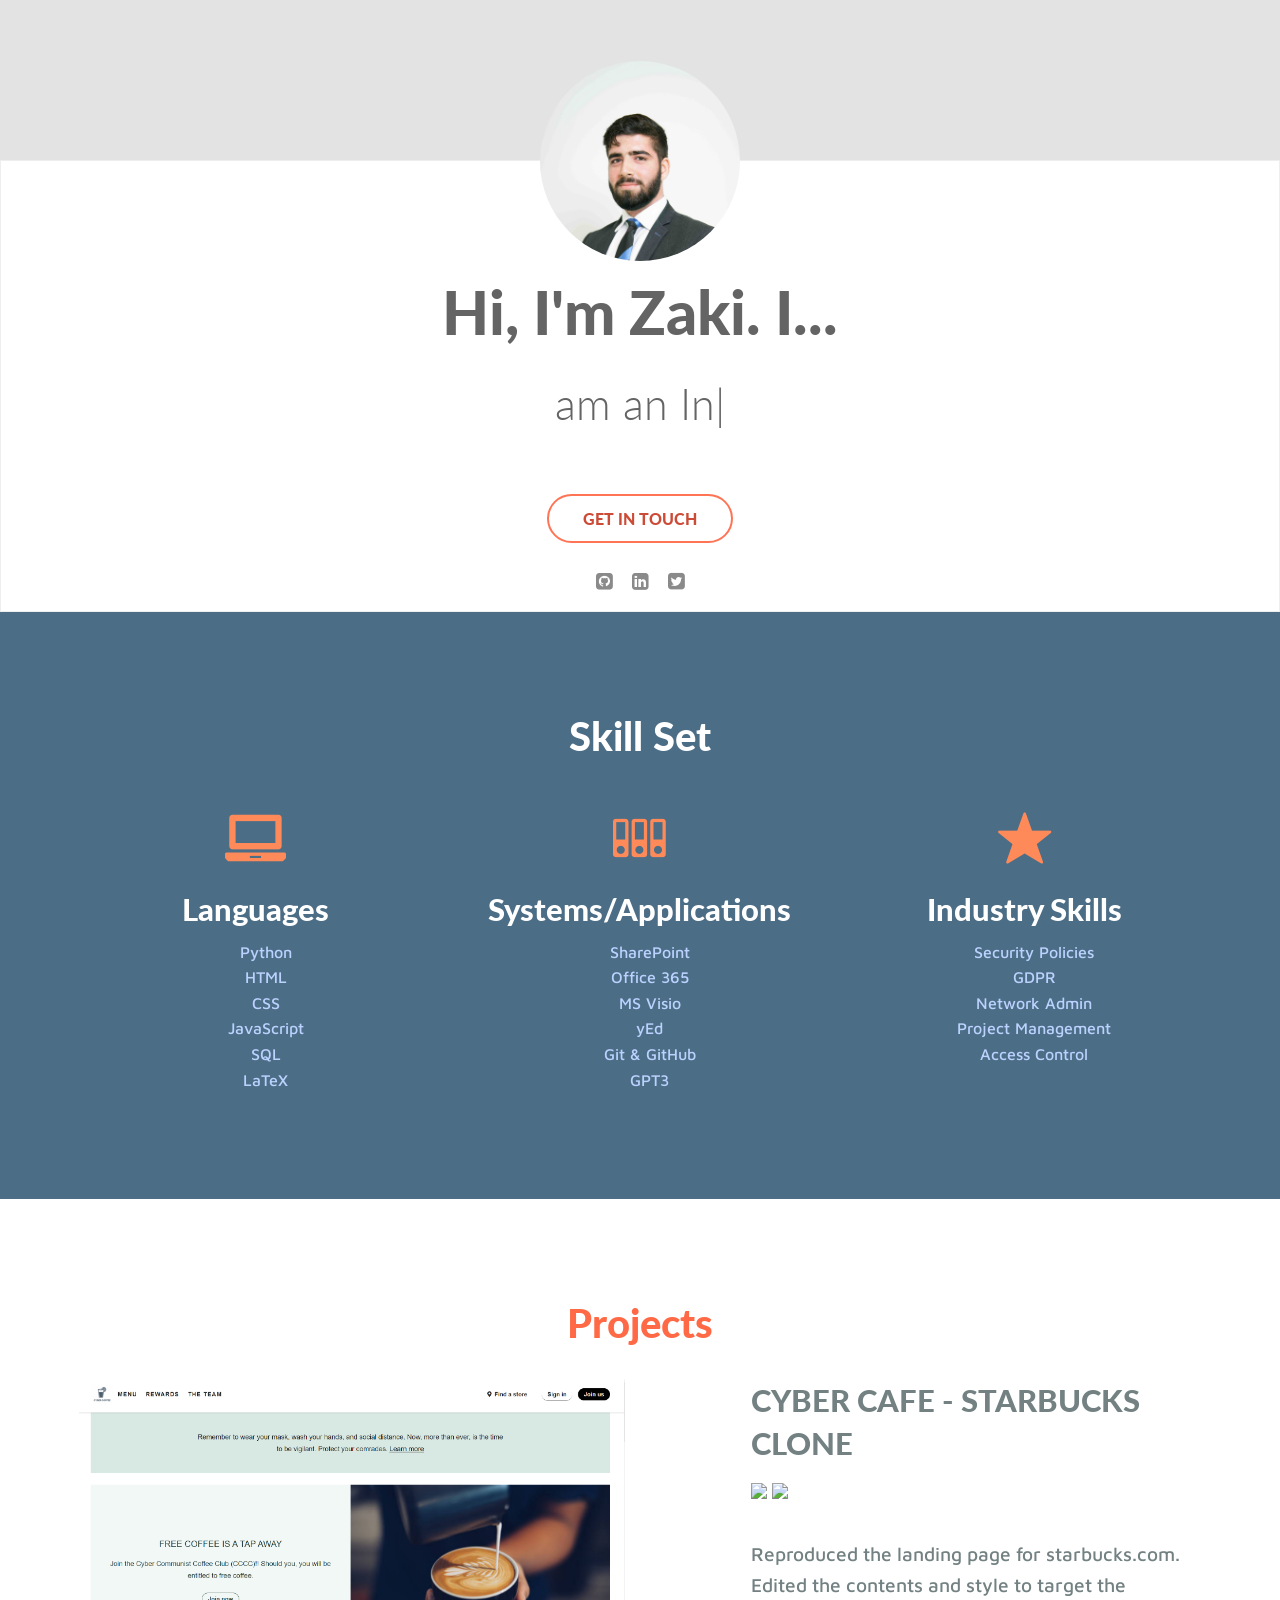
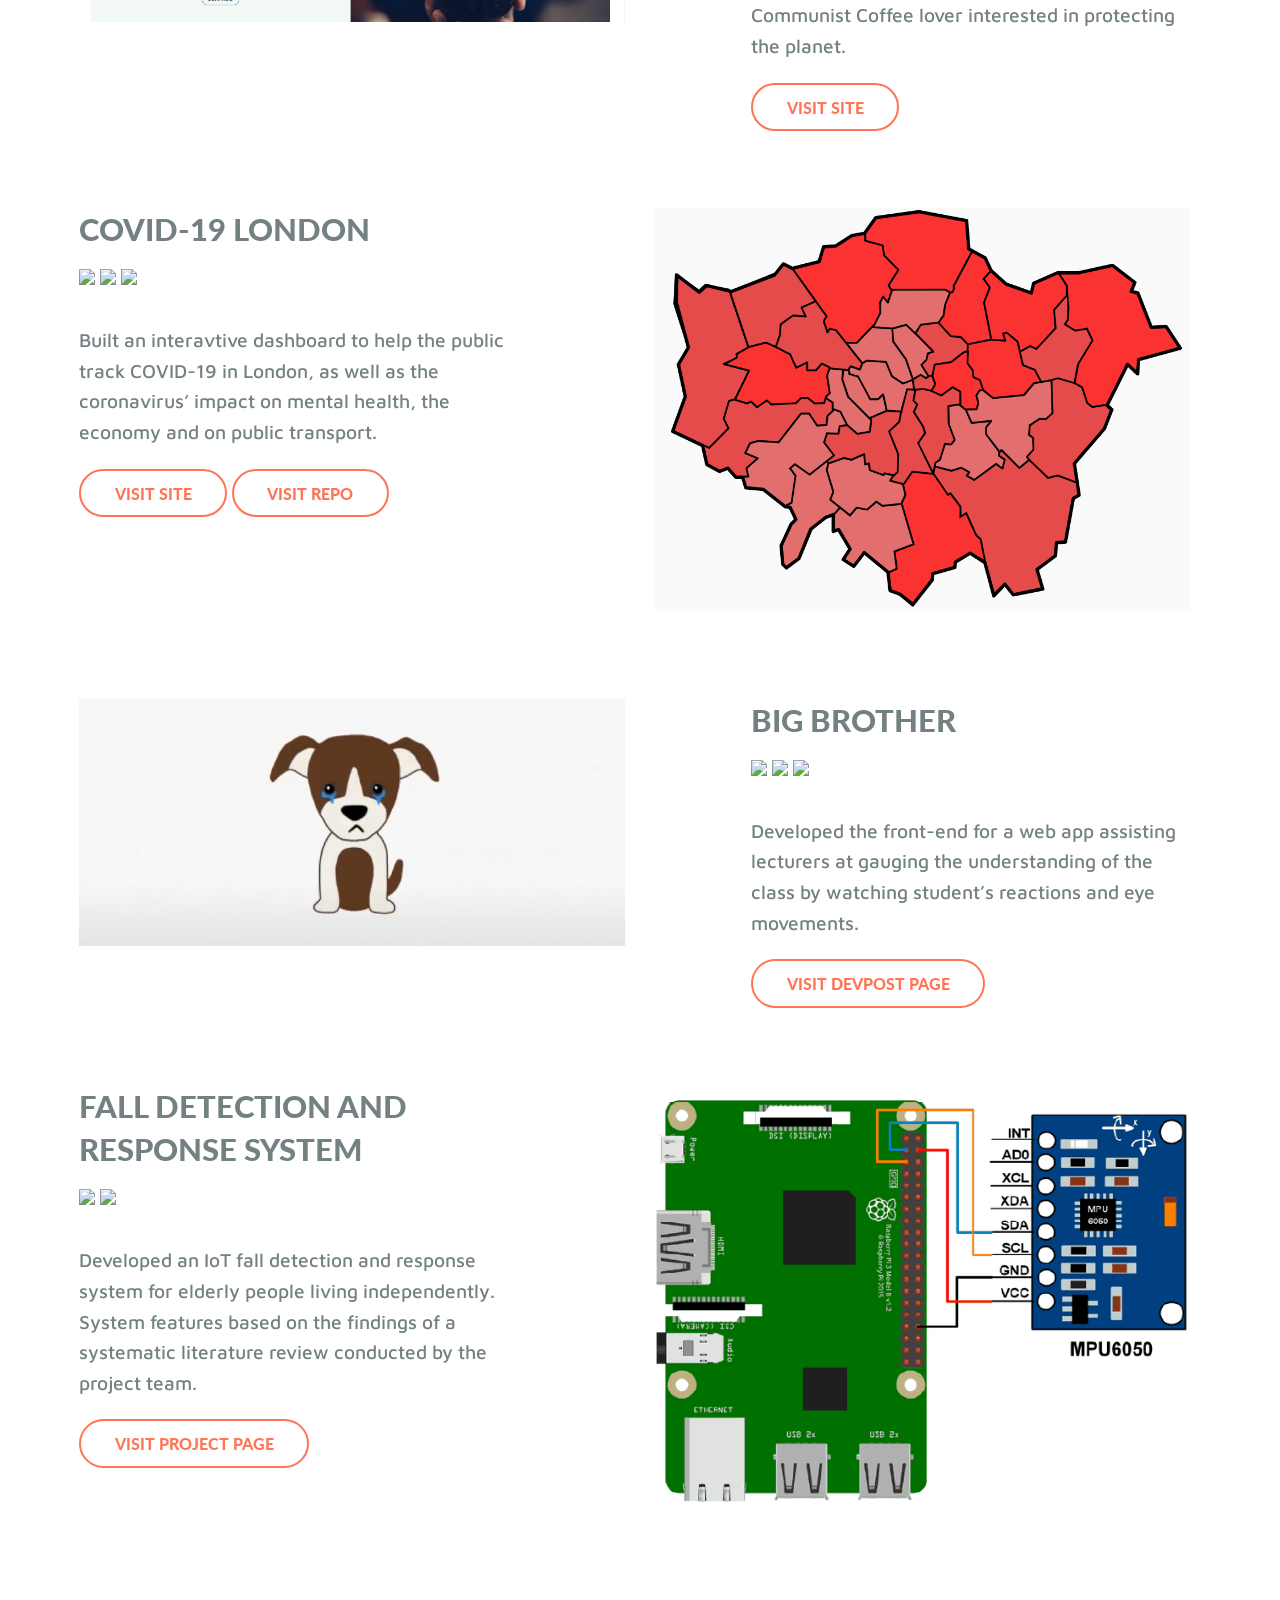
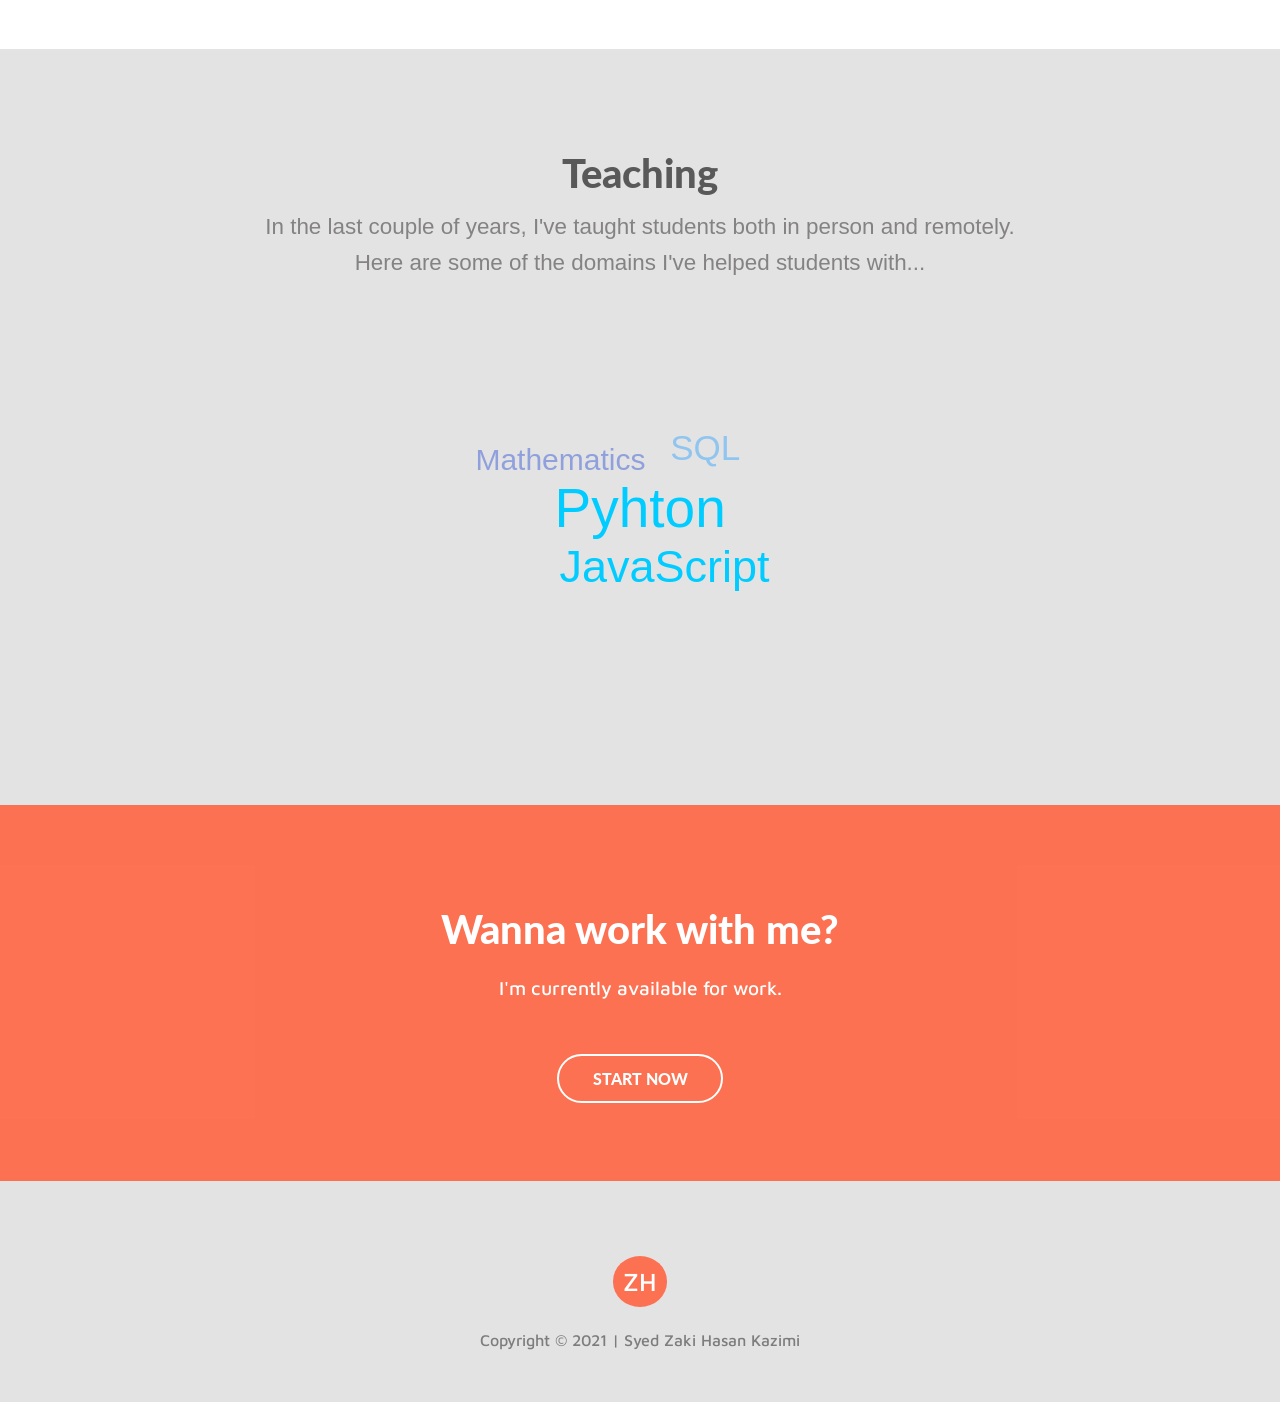
==== commit 42ef5c6d: "Added new project" ====
--- a/index.html
+++ b/index.html
@@ -107,6 +107,24 @@
 				<p class="text-center tag-line">Here are few of my former clients.</p>
 			</div> -->
 
+			<div class="row work-row"> <!-- even -->
+				<div class="small-12 medium-6 columns">
+					<img src="assets/images/project4.png" alt="">
+				</div>
+				<div class="small-12 medium-5 medium-offset-1 columns">
+					<div class="details details-ftm">
+						<h3>Cyber Cafe - Starbucks clone</h3>
+						<!-- <p class="platform">Web</p> -->
+						<p class="icons">
+							<!-- <i class="fi-monitor"></i><i class="fi-tablet-portrait"></i><i class="fi-mobile"></i> -->
+							<img src="https://img.icons8.com/color/48/000000/html-5--v1.png"/>
+							<img src="https://img.icons8.com/color/50/000000/css3.png"/>
+						</p>
+						<p>Reproduced the landing page for starbucks.com. Edited the contents and style to target the Communist Coffee lover interested in protecting the planet.</p>
+						<a class="my-button" target="_blank" href="#">Visit Site</a>
+					</div>
+				</div>
+			</div>
 
 			<div class="row work-row"> <!-- odd -->
 				<div class="small-12 medium-6 medium-push-6 columns">
@@ -122,7 +140,7 @@
 							<img src="https://img.icons8.com/color/50/000000/javascript.png"/>
 							<!-- <i class="fi-monitor"></i><i class="fi-tablet-portrait"></i><i class="fi-mobile"></i> -->
 						</p>
-						<p>Developing an interavtive dashboard to help the public track COVID-19 in London, as well as the coronavirus’ impact on mental health, the economy and on public transport.</p>
+						<p>Built an interavtive dashboard to help the public track COVID-19 in London, as well as the coronavirus’ impact on mental health, the economy and on public transport.</p>
 						<a class="my-button" target="_blank" href="https://zakih313.github.io/GoldSummative1/">Visit site</a>
 						<a class="my-button" target="_blank" href="">Visit Repo</a>
 					</div>
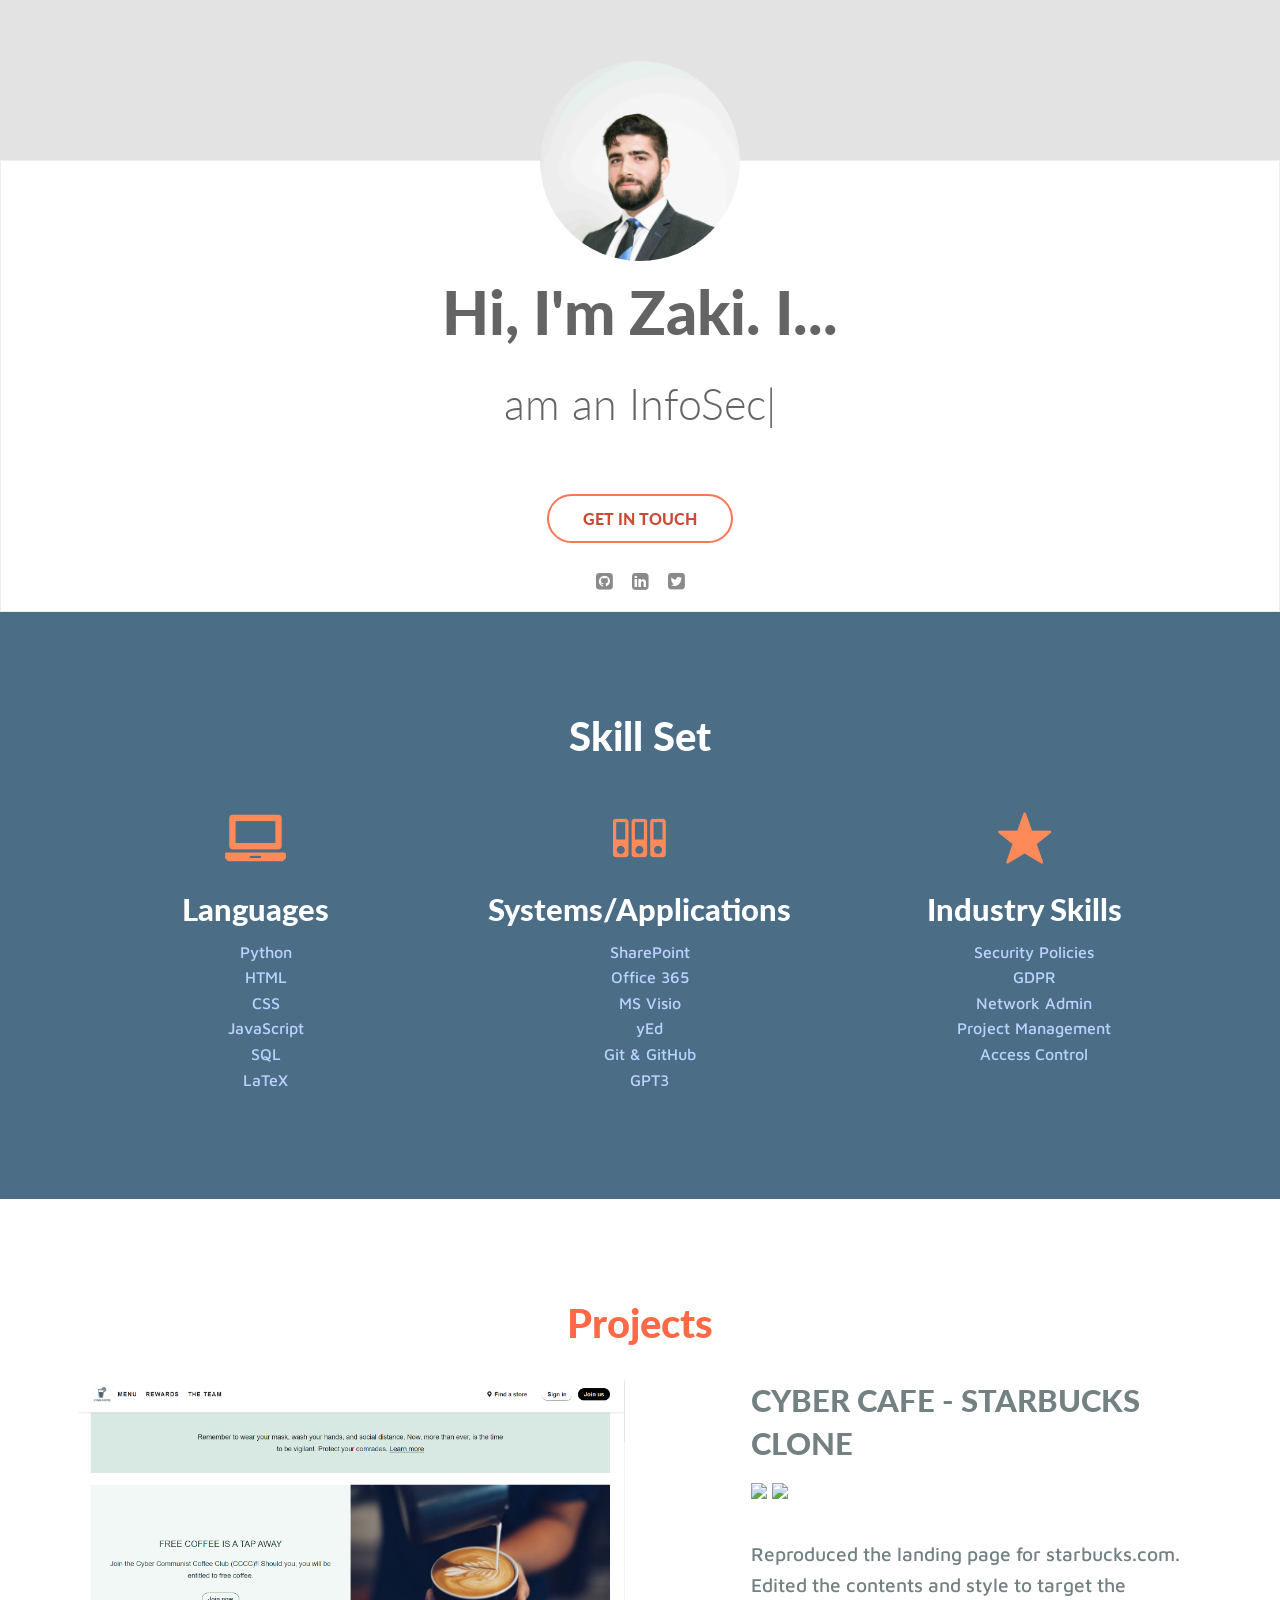
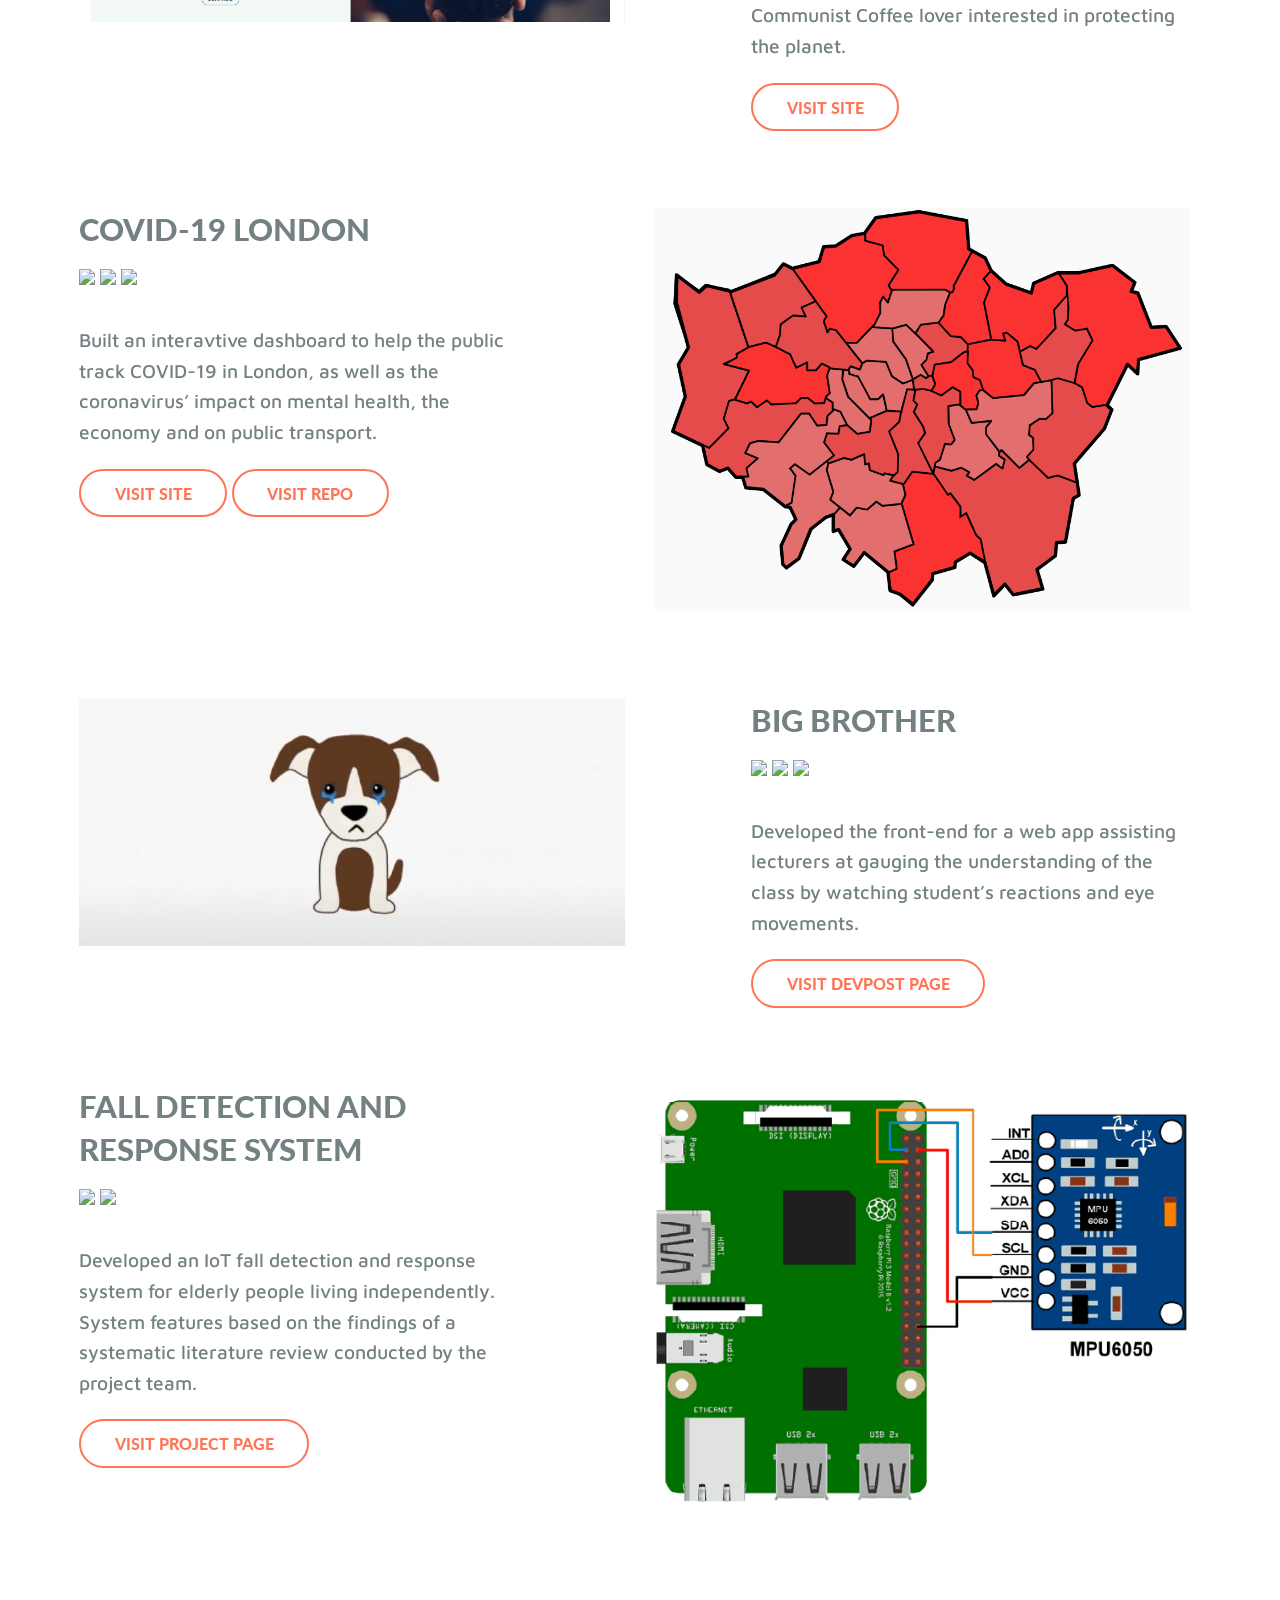
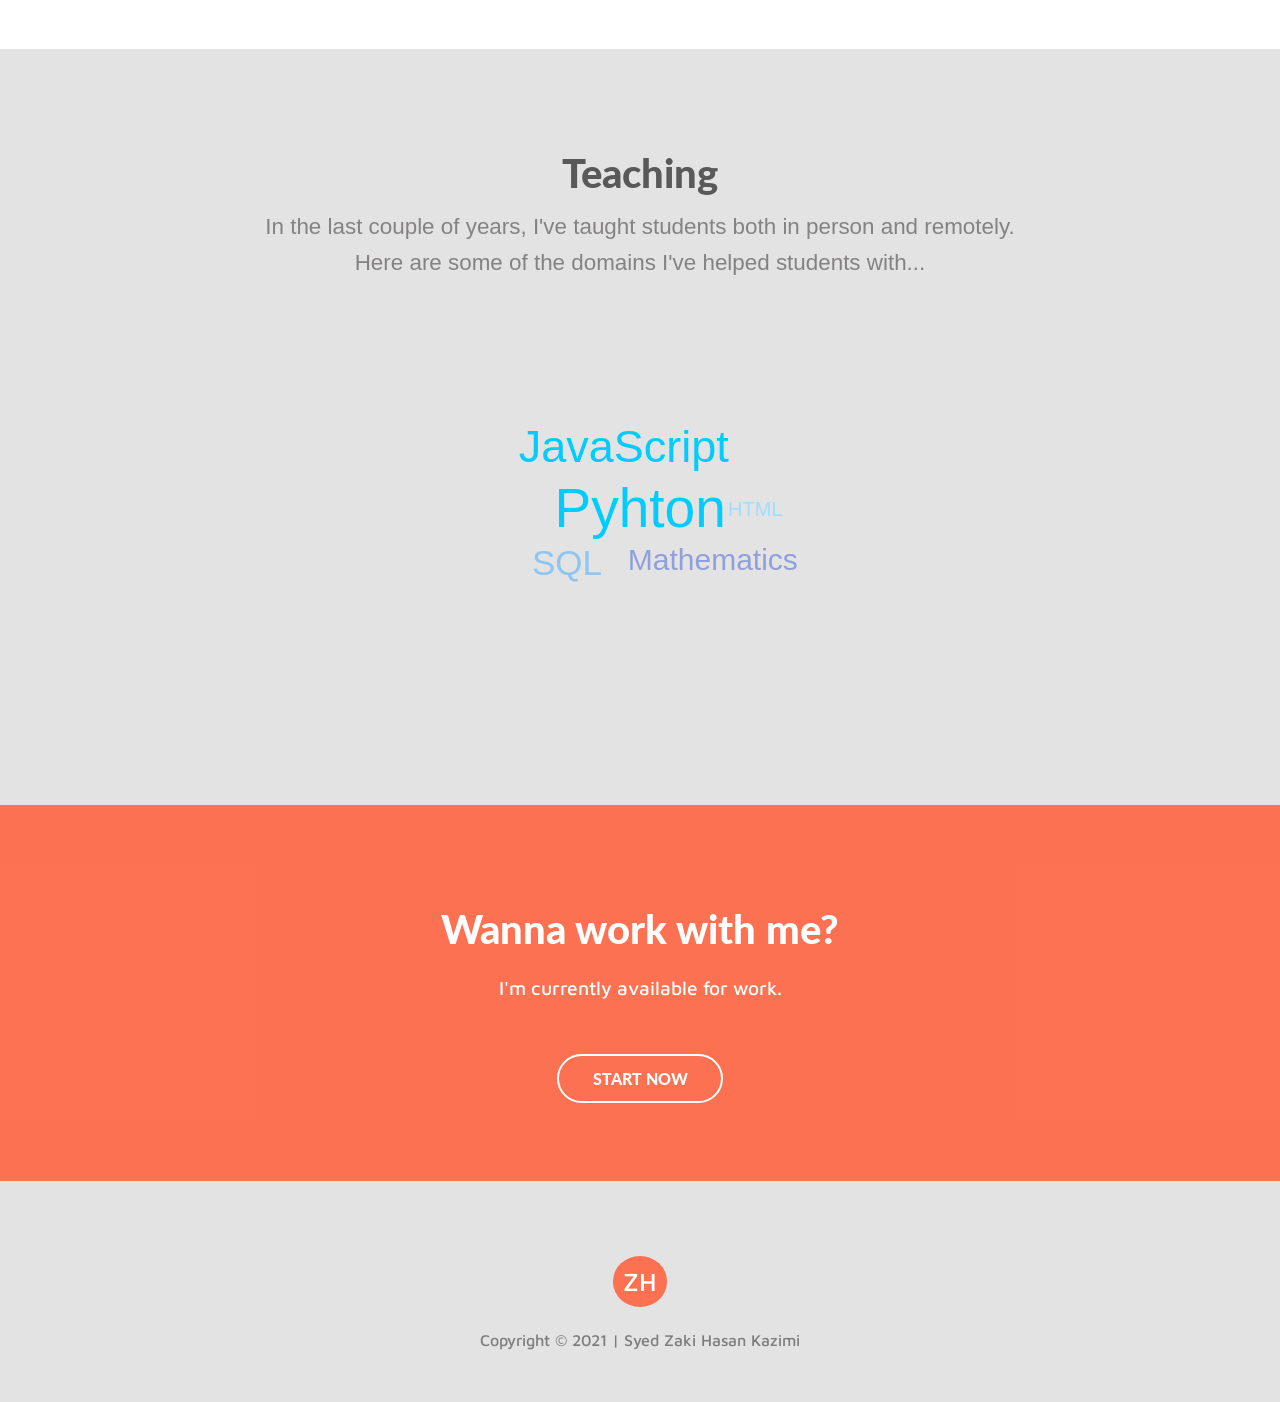
==== commit a9ee83a6: "Update index.html" ====
--- a/index.html
+++ b/index.html
@@ -121,7 +121,7 @@
 							<img src="https://img.icons8.com/color/50/000000/css3.png"/>
 						</p>
 						<p>Reproduced the landing page for starbucks.com. Edited the contents and style to target the Communist Coffee lover interested in protecting the planet.</p>
-						<a class="my-button" target="_blank" href="#">Visit Site</a>
+						<a class="my-button" target="_blank" href="https://zakih313.github.io/coffeeShop/">Visit Site</a>
 					</div>
 				</div>
 			</div>
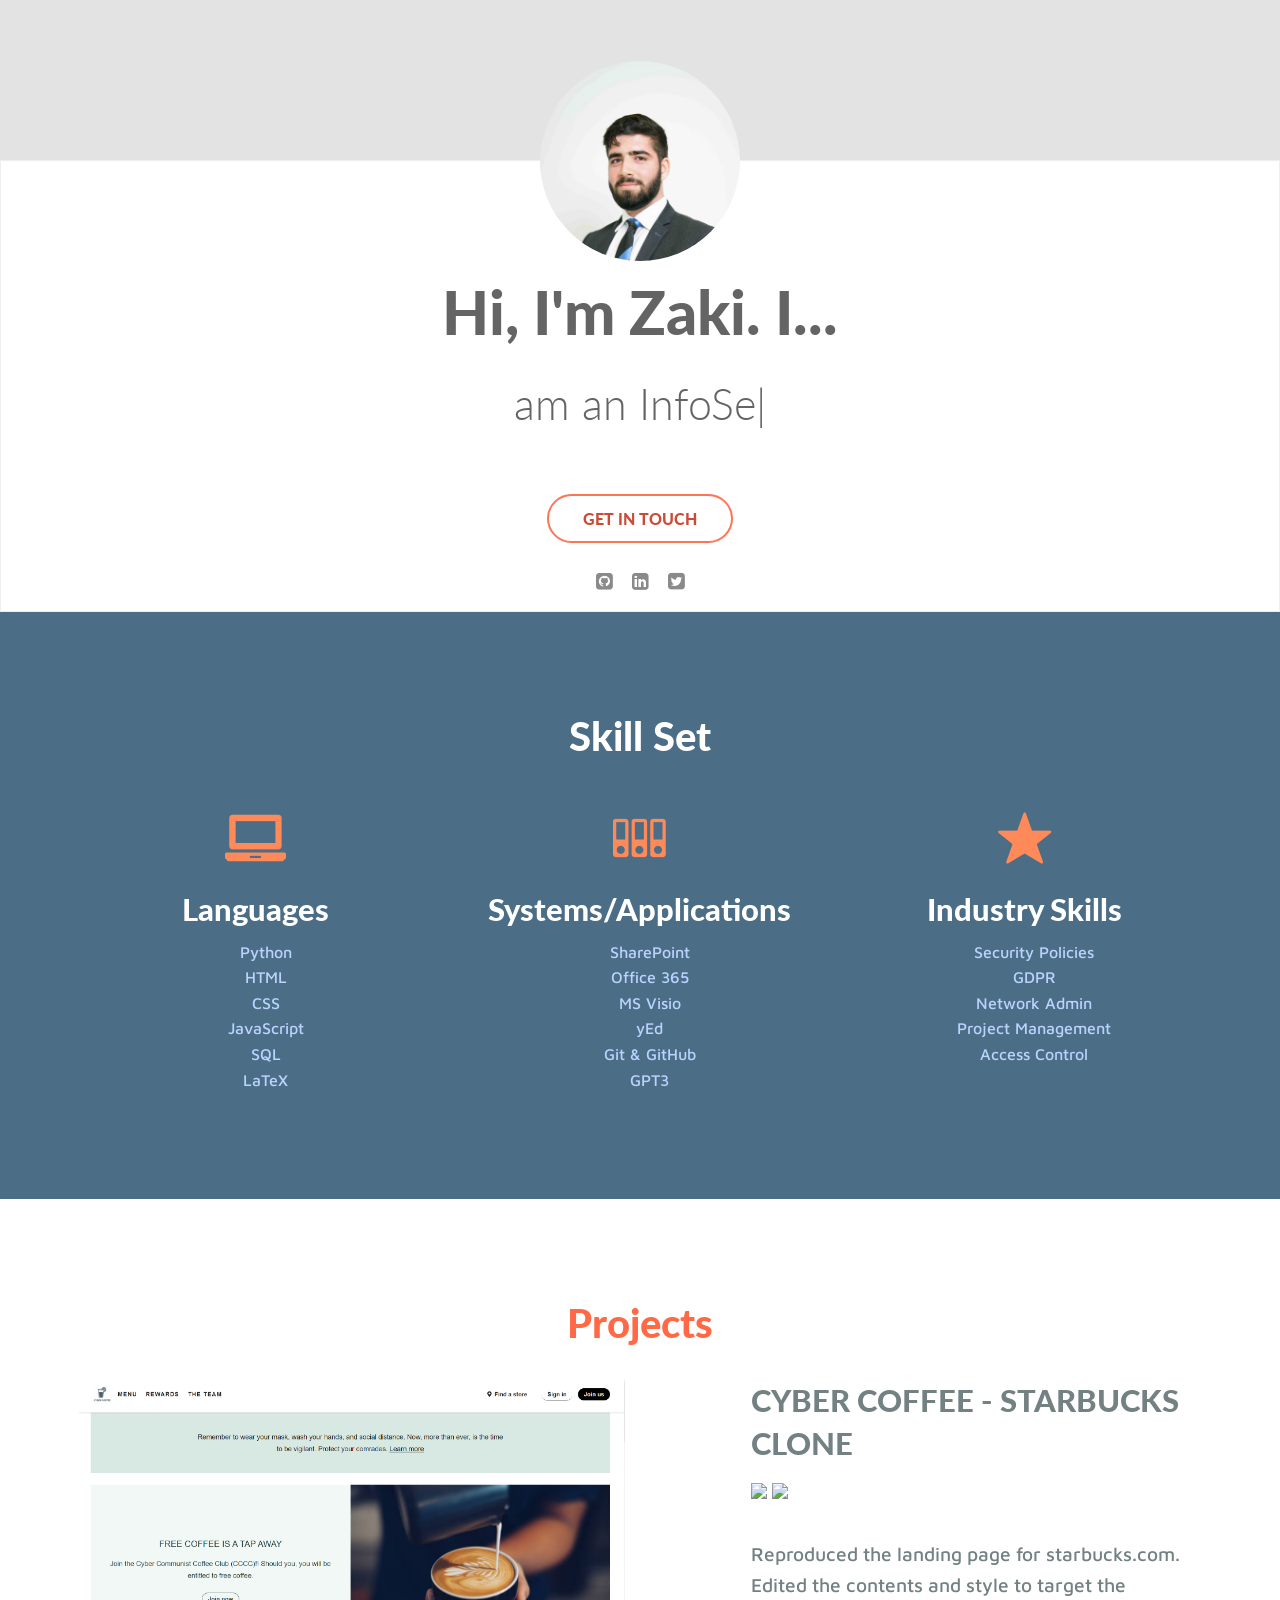
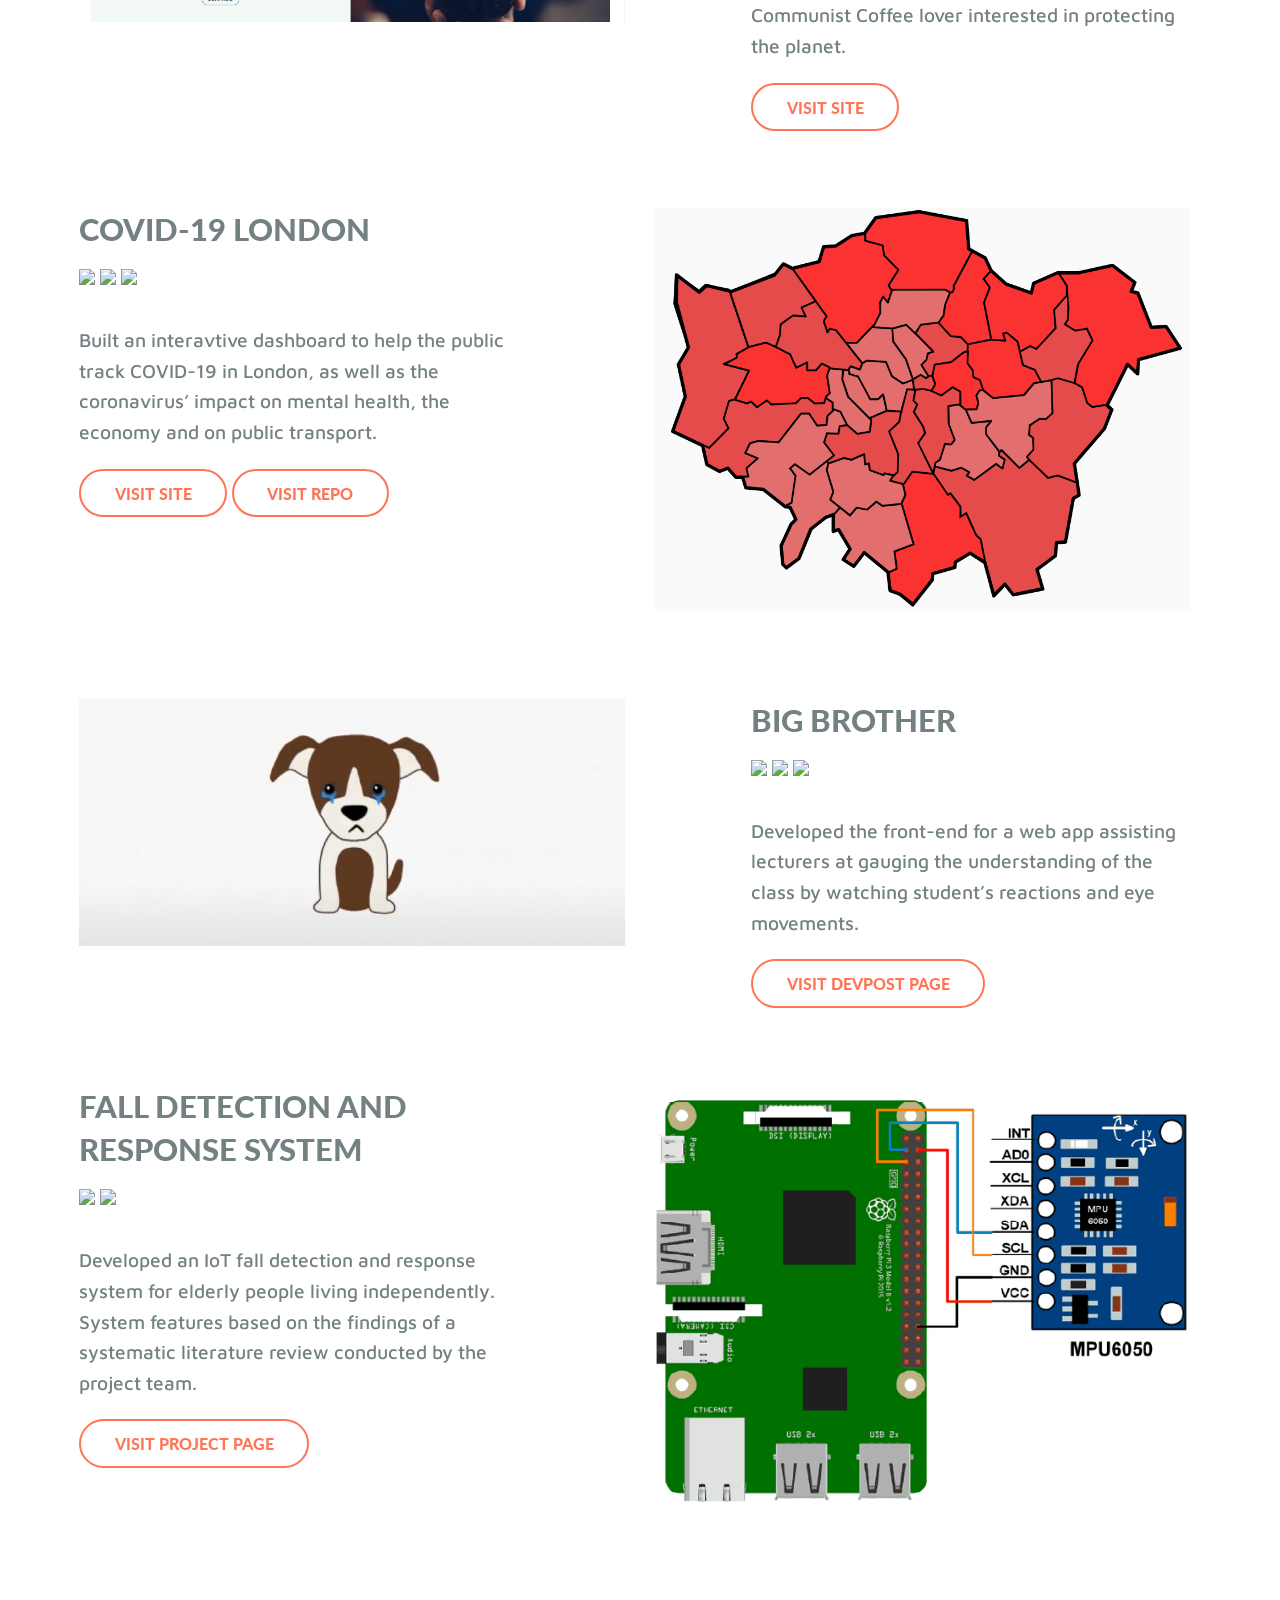
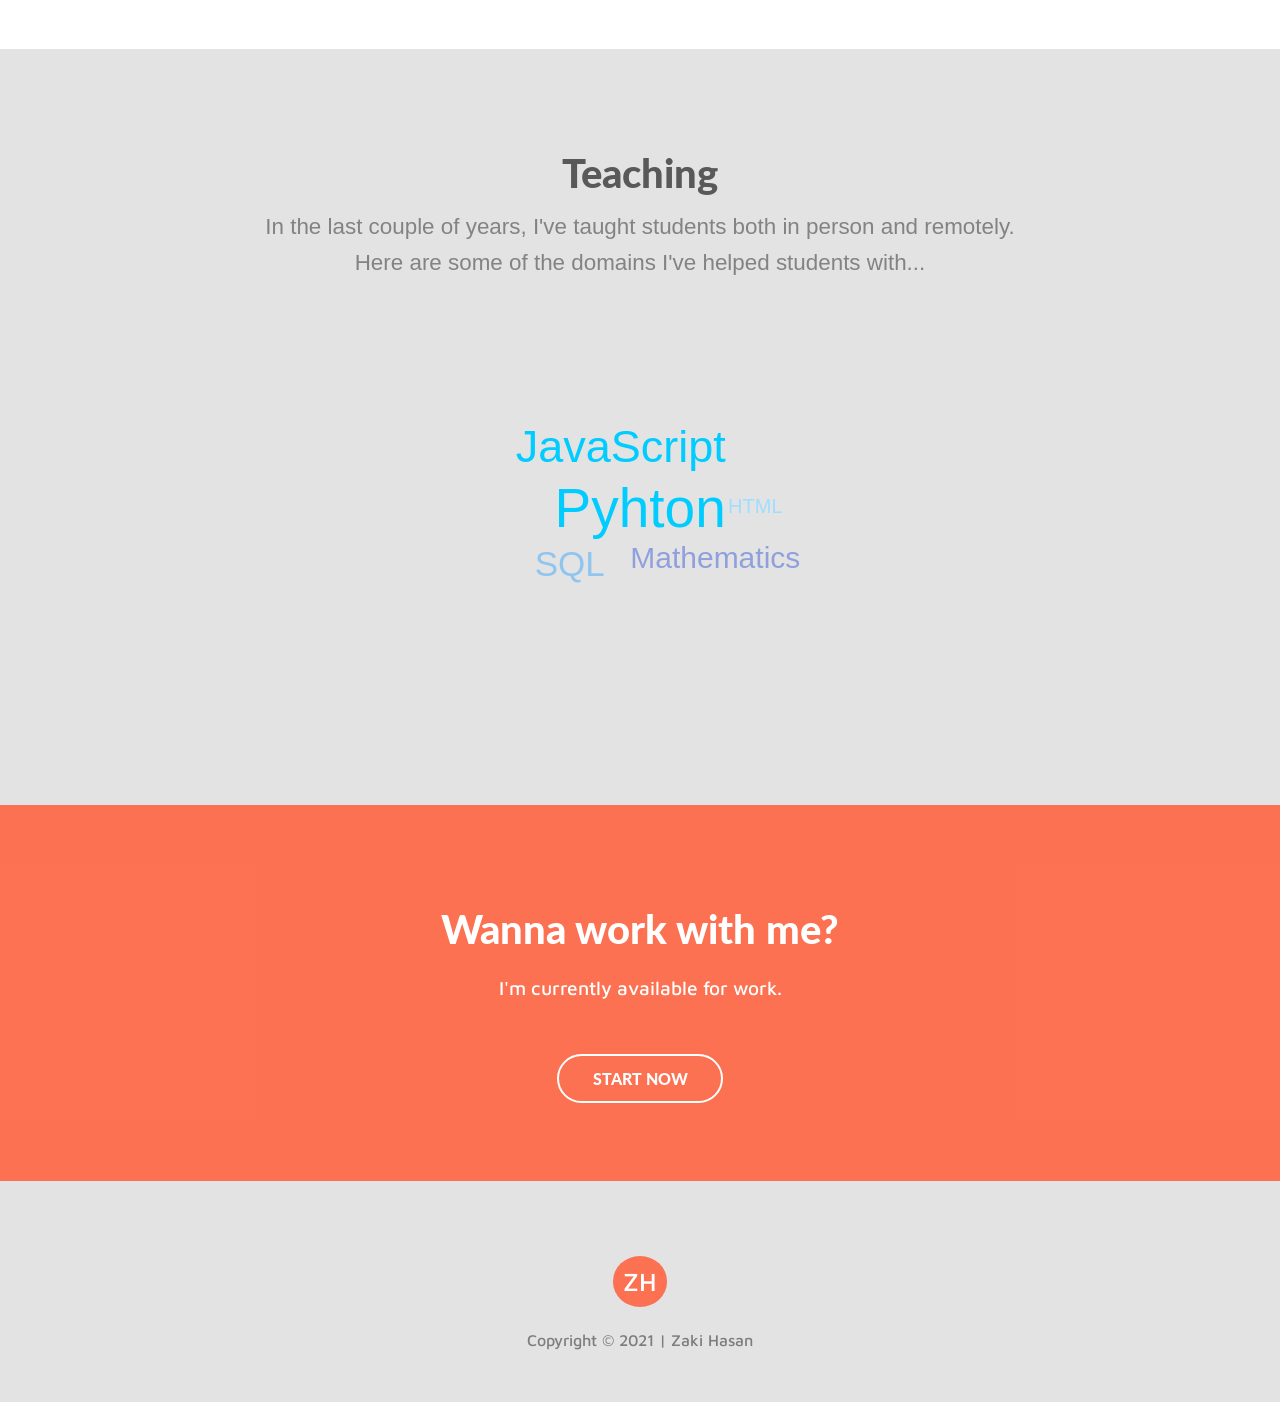
==== commit 27f43268: "Update index.html" ====
--- a/index.html
+++ b/index.html
@@ -113,7 +113,7 @@
 				</div>
 				<div class="small-12 medium-5 medium-offset-1 columns">
 					<div class="details details-ftm">
-						<h3>Cyber Cafe - Starbucks clone</h3>
+						<h3>Cyber Coffee - Starbucks clone</h3>
 						<!-- <p class="platform">Web</p> -->
 						<p class="icons">
 							<!-- <i class="fi-monitor"></i><i class="fi-tablet-portrait"></i><i class="fi-mobile"></i> -->
@@ -229,7 +229,7 @@
 			<div class="row text-center">
 				<div class="small-12 medium-6 medium-offset-3 columns">
 					<p id="logo">ZH</p>
-					<p id="copyright">Copyright &copy; 2021 | Syed Zaki Hasan Kazimi</p>
+					<p id="copyright">Copyright &copy; 2021 | Zaki Hasan</p>
 				</div>
 			</div>
 		</footer>
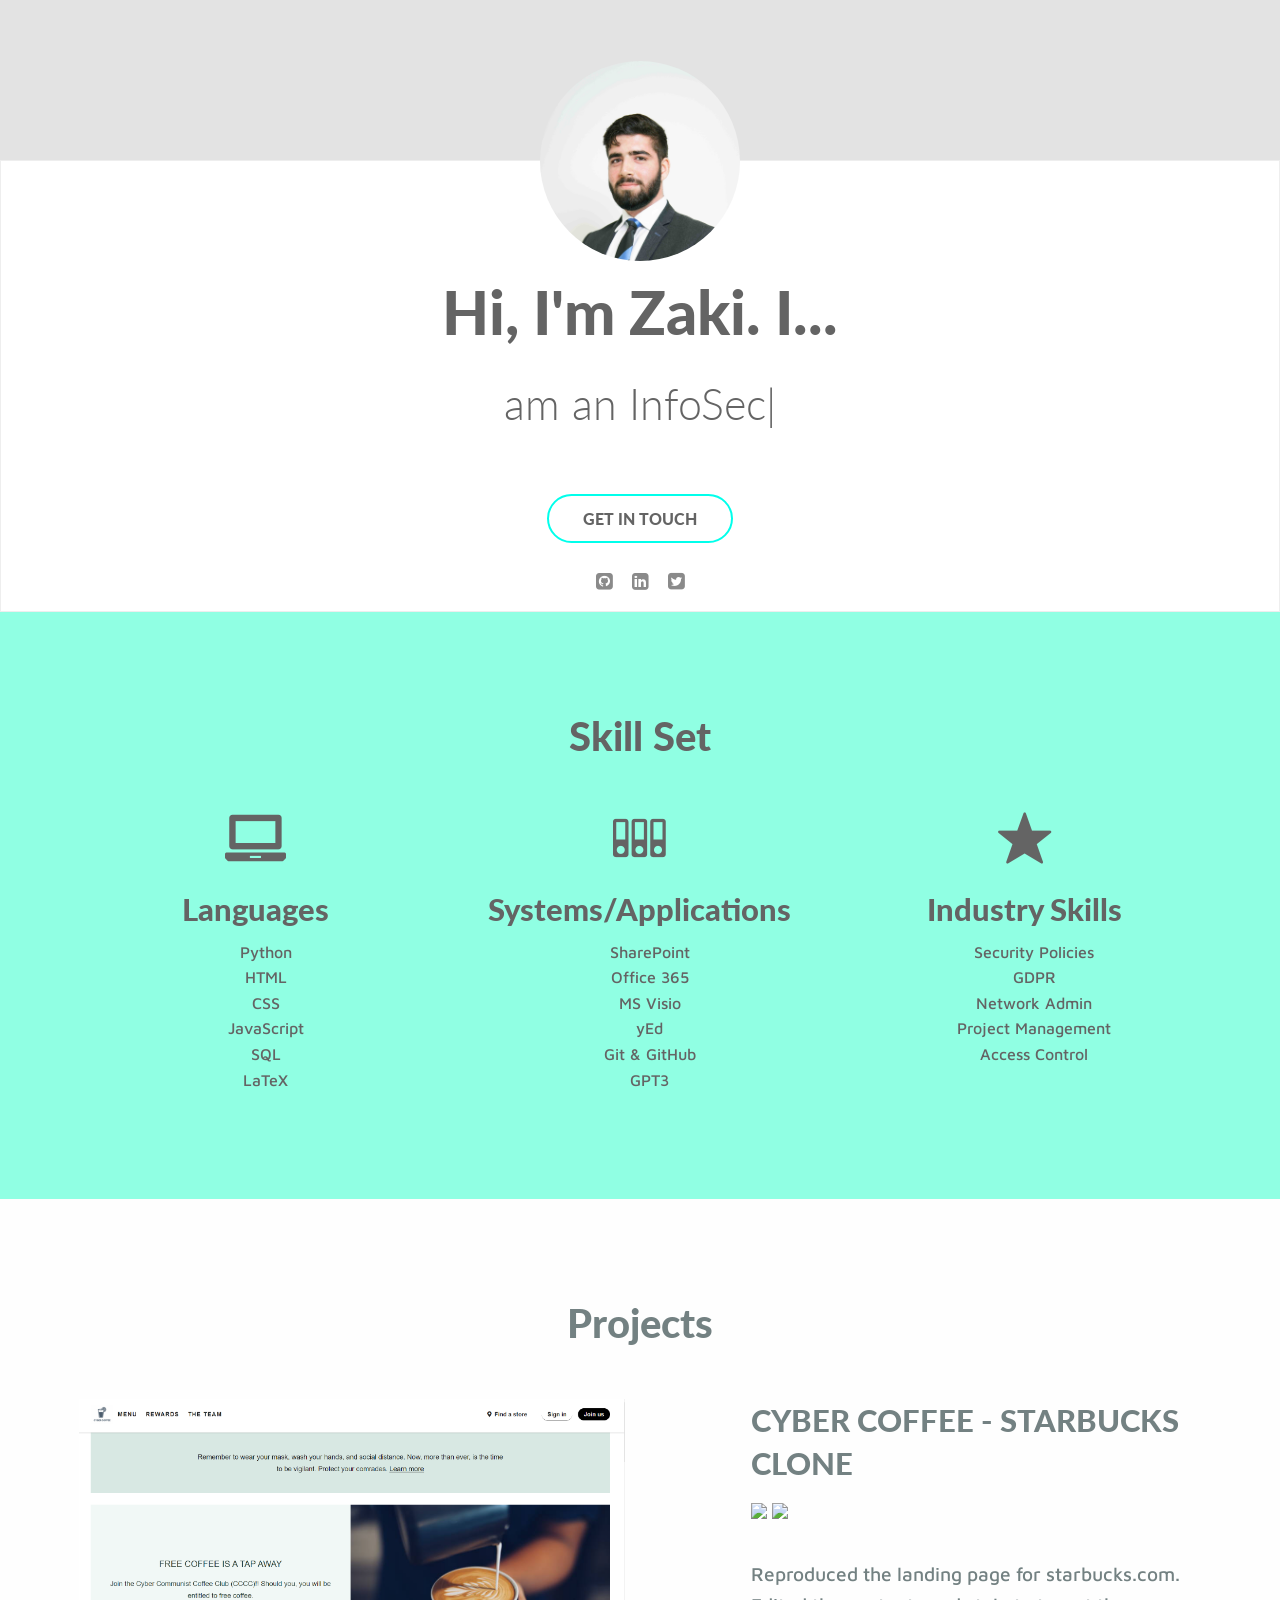
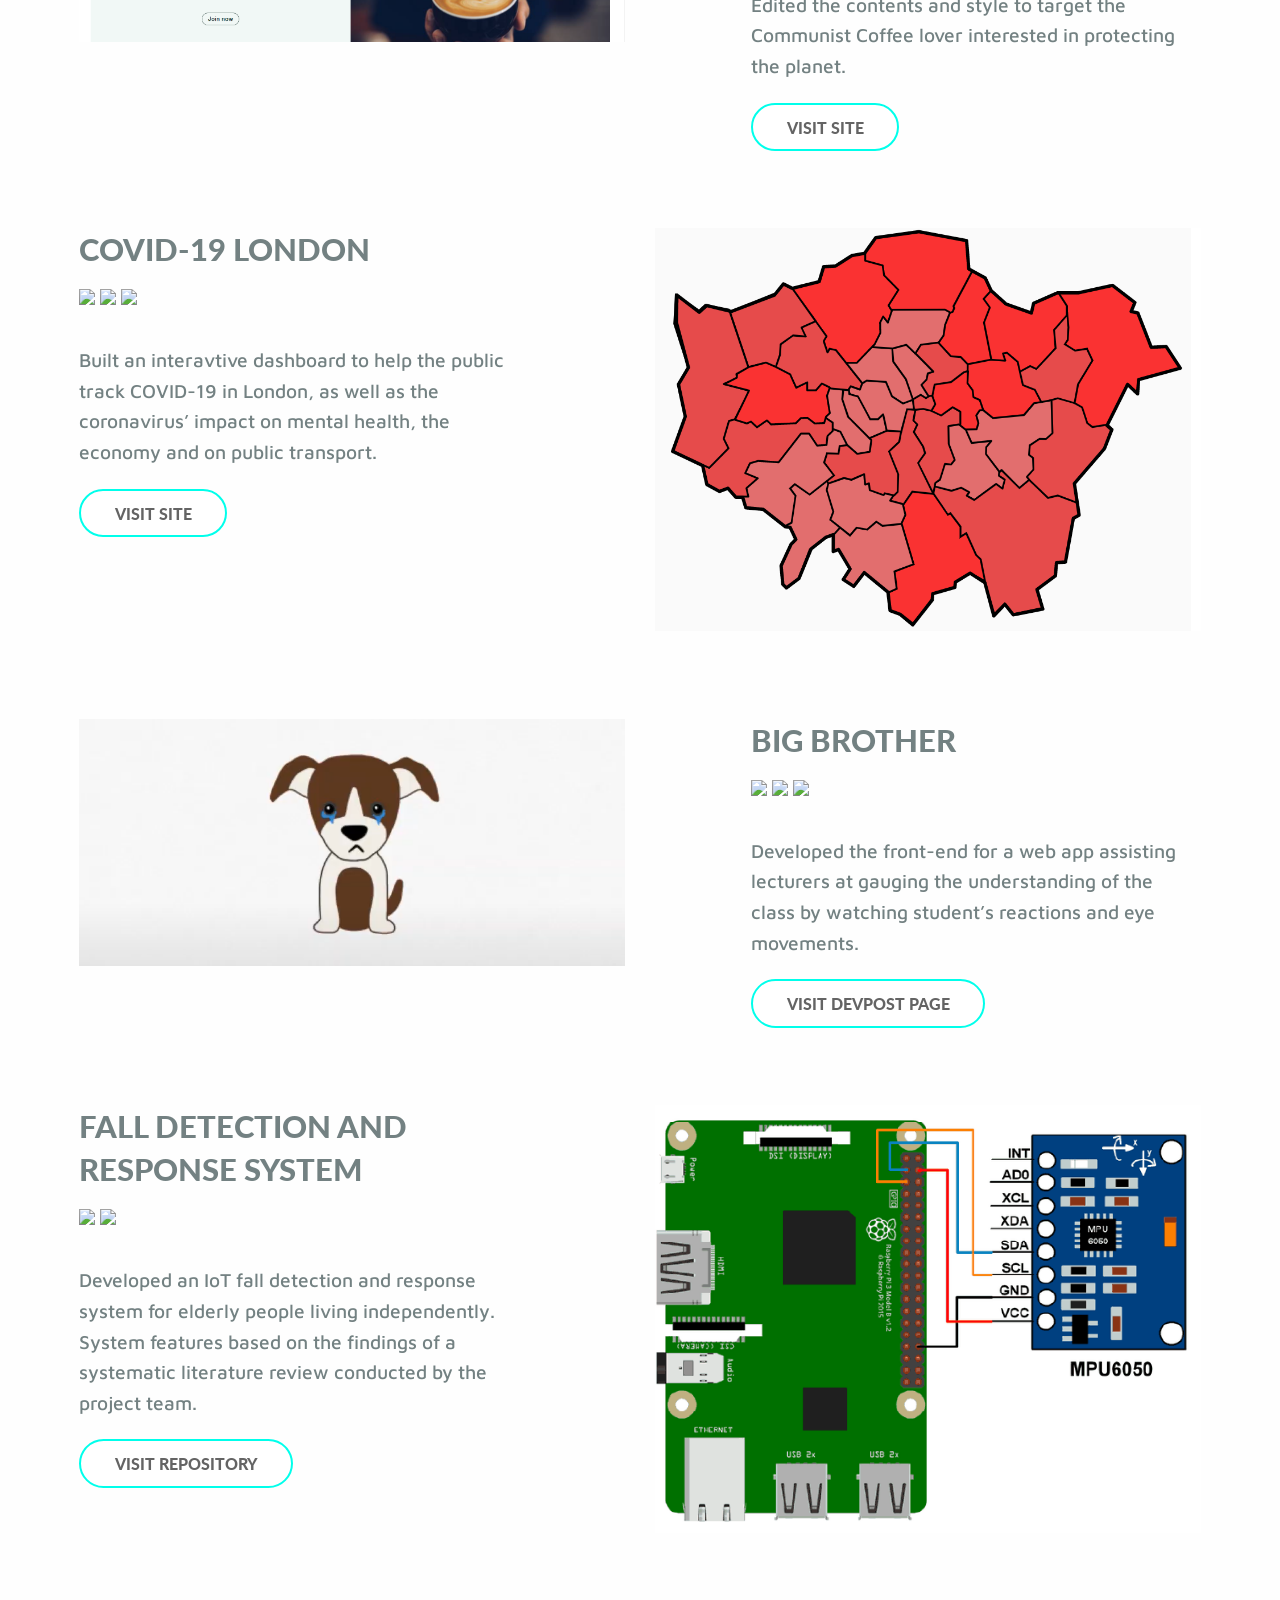
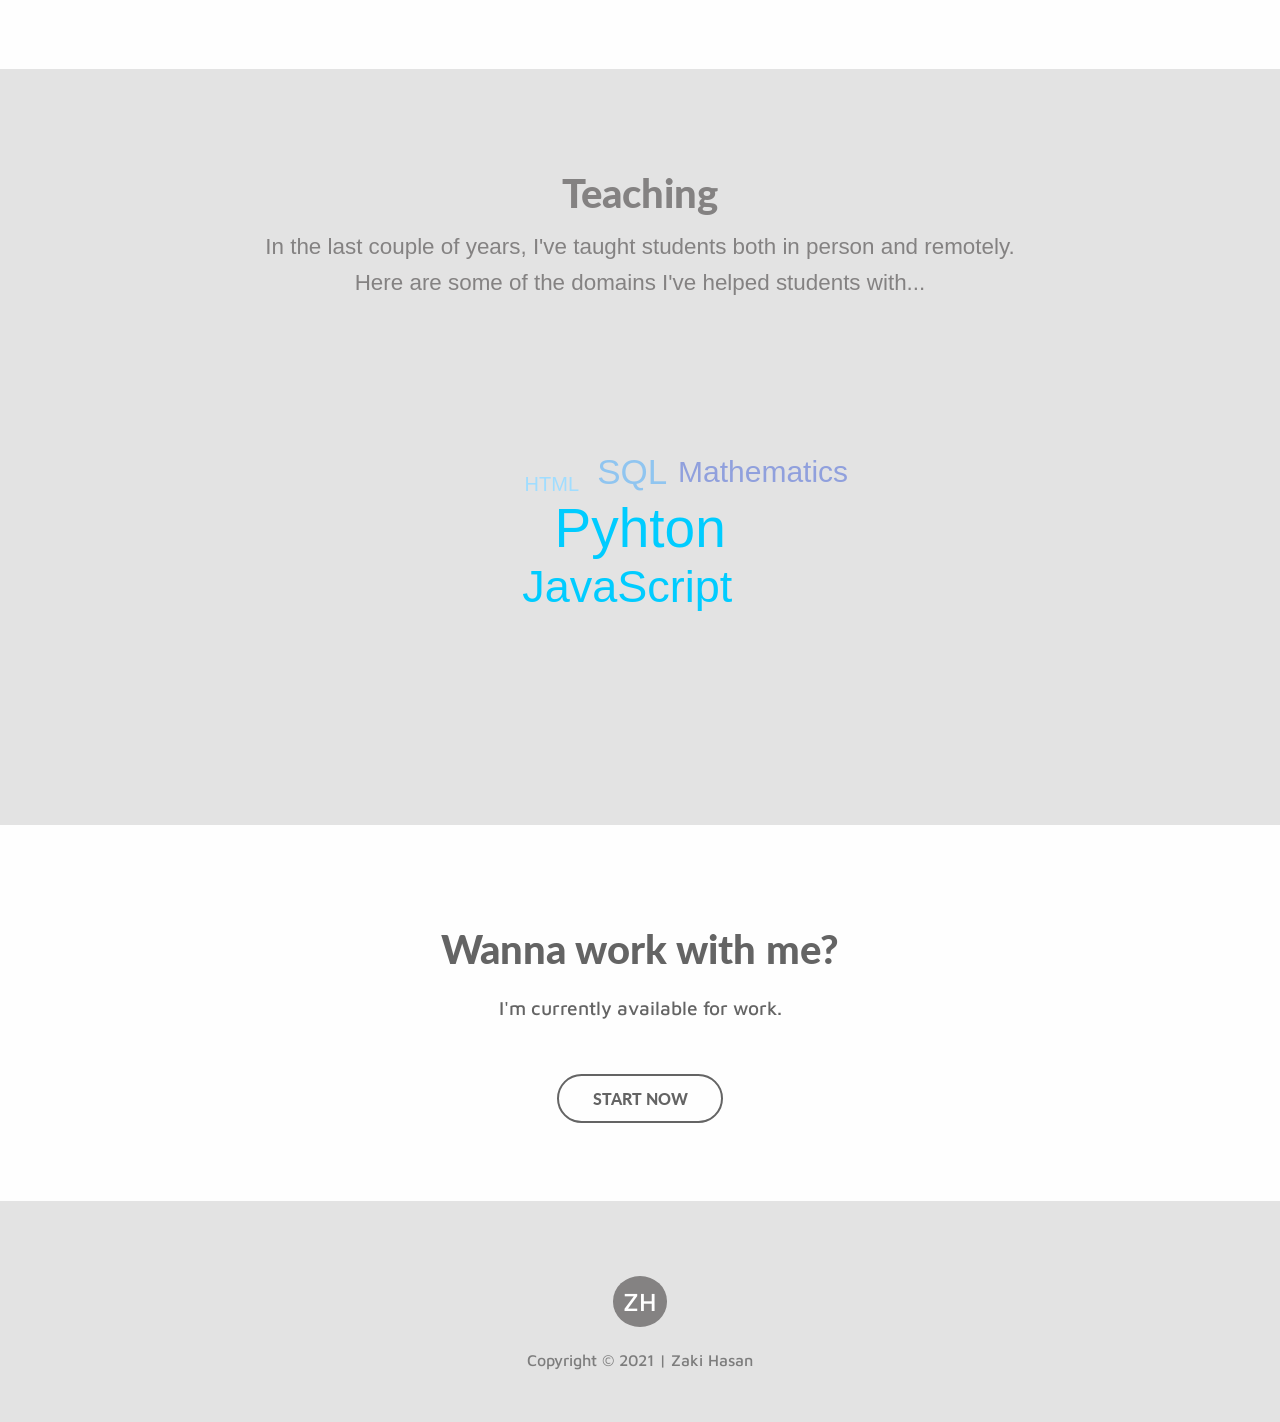
==== commit f0fde03e: "Update index.html" ====
--- a/index.html
+++ b/index.html
@@ -142,7 +142,6 @@
 						</p>
 						<p>Built an interavtive dashboard to help the public track COVID-19 in London, as well as the coronavirus’ impact on mental health, the economy and on public transport.</p>
 						<a class="my-button" target="_blank" href="https://zakih313.github.io/GoldSummative1/">Visit site</a>
-						<a class="my-button" target="_blank" href="">Visit Repo</a>
 					</div>
 				</div>
 			</div>
@@ -182,7 +181,7 @@
 
 						</p>
 						<p>Developed an IoT fall detection and response system for elderly people living independently. System features based on the findings of a systematic literature review conducted by the project team. </p>
-						<a class="my-button" target="_blank" href="http://google.com">Visit Project Page</a>
+						<a class="my-button" target="_blank" href="https://github.com/zakiH313/E4S_IoT_D-R.git">Visit Repository</a>
 					</div>
 				</div>
 			</div>
--- a/assets/styles/styles.css
+++ b/assets/styles/styles.css
@@ -1,41 +1,47 @@
-@import url('https://fonts.googleapis.com/css?family=Roboto:100,300,300i,400,700');
+@import url("https://fonts.googleapis.com/css?family=Roboto:100,300,300i,400,700");
 
 /*********** Global Styles********/
 
-body, html {
-		background-color: #E3E3E3;
-}
-
-h1, h2, h3, h4, h5, h6 {
-	font-family: "Lato", sans-serif !important;
-	font-weight: 900 !important;
+body,
+html {
+  background-color: #e3e3e3;
+}
+
+h1,
+h2,
+h3,
+h4,
+h5,
+h6 {
+  font-family: "Lato", sans-serif !important;
+  font-weight: 900 !important;
 }
 
 .wrapper {
-		background: #E3E3E3;
+  background: #e3e3e3;
 }
 
 .img-circle {
-		border-radius: 50%;
+  border-radius: 50%;
 }
 
 .my-button {
-		font-size: 1em;
-		line-height: normal;
-		text-transform: uppercase;
-		font-family: 'Lato', sans-serif;
-		font-weight: 900;
-		-webkit-transition: all .3s ease-in-out;
-		transition: all .3s ease-in-out, color 0.2s 0.3s;
-		letter-spacing: 0;
-		border-radius: 45px;
-		height: auto;
-		padding: .8em 2.1em;
+  font-size: 1em;
+  line-height: normal;
+  text-transform: uppercase;
+  font-family: "Lato", sans-serif;
+  font-weight: 900;
+  -webkit-transition: all 0.3s ease-in-out;
+  transition: all 0.3s ease-in-out, color 0.2s 0.3s;
+  letter-spacing: 0;
+  border-radius: 45px;
+  height: auto;
+  padding: 0.8em 2.1em;
 }
 
 .my-button:hover {
-	cursor: pointer;
-	padding: .8em 2.7em;
+  cursor: pointer;
+  padding: 0.8em 2.7em;
 }
 
 .my-button:active,
@@ -44,7 +50,7 @@
   background-image: none;
   outline: 0;
   -webkit-box-shadow: none;
-          box-shadow: none;
+  box-shadow: none;
 }
 
 /*#my-modal {
@@ -61,287 +67,269 @@
 
 /**********************************/
 
-
 /*** thin bar ***/
 
 .thin-bar {
-		border-bottom: 5px solid #F33F12;
-}
-
+  border-bottom: 5px solid #f33f12;
+}
 
 /*** About Section ***/
 
 #about {
-		margin-top: 10em;
-		border: 1px solid #eee;
-		background-color: white;
-		padding-bottom: 1em;
+  margin-top: 10em;
+  border: 1px solid #eee;
+  background-color: white;
+  padding-bottom: 1em;
 }
 
 #about img {
-		max-width: 15em;
-		position: relative;
-		bottom: 7.5em;
+  max-width: 15em;
+  position: relative;
+  bottom: 7.5em;
 }
 
 #about .details {
-		margin-top: -2em;
+  margin-top: -2em;
 }
 
 #about h2 {
-		color: #646464;
-		font-size: 3.8em;
-		padding-bottom: 1em;
+  color: #646464;
+  font-size: 3.8em;
+  padding-bottom: 1em;
 }
 
 #about span {
-		font-weight: 300;
-		font-size: .7em;
+  font-weight: 300;
+  font-size: 0.7em;
 }
 
 #about h5 {
-		color: #8A8A8B;
+  color: #8a8a8b;
 }
 
 #about p {
-		margin-top: 1em;
-		color: #646464;
-		font-family: "roboto";
-		font-weight: 300;
+  margin-top: 1em;
+  color: #646464;
+  font-family: "roboto";
+  font-weight: 300;
 }
 
 .cta .cta-button {
-		color: #cc4b37;
-		text-transform: uppercase;
-		border: 2px solid rgba(255, 103, 68, 0.91);
-		border-radius: 50px;
-		background: white;
-}
-
-.cta .cta-button:hover, .cta .cta-button:focus {
-		box-shadow: 0 5px 11px 0 rgba(0, 0, 0, 0.18), 0 4px 14px 1px rgba(0, 0, 0, 0.15);
-		background-color: rgba(255, 103, 68, 0.91);
-		color: white;
+  color: #646464;
+  text-transform: uppercase;
+  border: 2px solid rgb(0, 255, 235);
+  border-radius: 50px;
+  background: white;
+}
+
+.cta .cta-button:hover,
+.cta .cta-button:focus {
+  box-shadow: 0 5px 11px 0 rgba(0, 0, 0, 0.18),
+    0 4px 14px 1px rgba(0, 0, 0, 0.15);
+  background-color: rgb(0, 255, 235);
+  color: white;
 }
 
 #about i {
-	margin-top: 2em;
+  margin-top: 2em;
 }
 
 .fa {
-	font-size: 1.2em;
-	padding: 0.1em 0.4em;
-	color: #8a8a8a;
+  font-size: 1.2em;
+  padding: 0.1em 0.4em;
+  color: #8a8a8a;
 }
 
 .fa:hover {
-	cursor: pointer;
+  cursor: pointer;
 }
 
 /*** Experience ***/
 #experience {
-	background-color: #4c6d86;
-	padding: 6em 4em 5.6em;
+  background-color: #90ffe3;
+  padding: 6em 4em 5.6em;
 }
 
 #experience h2 {
-	color: #fff;
-	margin-bottom: .7em;
+  color: #646464;
+  margin-bottom: 0.7em;
 }
 
 #experience .tag-line {
-	color: white;
-	font-size: 1.4em;
+  color: white;
+  font-size: 1.4em;
 }
 
 #experience i {
-	color: rgb(255, 138, 89);
-	font-size: 4em;
+  color: #646464;
+  font-size: 4em;
 }
 
 #experience h3 {
-	color: #fff;
+  color: #646464;
 }
 
 .experience-topics p {
-	color: #ACAEB2;
-	font-family: "Maven pro", sans-serif;
-	/*font-weight: 500;*/
+  color: #acaeb2;
+  font-family: "Maven pro", sans-serif;
+  /*font-weight: 500;*/
 }
 
 .experience-topics ul li {
-	list-style: none;
-	color: #bbd2ff;
-	font-family: "Maven pro", sans-serif;
-	font-weight: 500;
+  list-style: none;
+  color: #646464;
+  font-family: "Maven pro", sans-serif;
+  font-weight: 500;
 }
 
 /*** work ***/
 #work {
-	padding: 6em 4em 3em;
-	background-color: #fff;
+  padding: 6em 4em 3em;
+  /* background-color: #dcebff; */
+  background-color: rgb(254, 254, 254);
 }
 
 #work h2 {
-	color: #FF6945;
-	margin-bottom: .7em;
-}
-
+  color: #738182;
+  margin-bottom: 1.2em;
+}
 
 #work .tag-line {
-	color: #767779;
-	font-size: 1.4em;
-	margin-bottom: 4em;
+  color: #767779;
+  font-size: 1.4em;
+  margin-bottom: 4em;
 }
 
 #work .work-row {
-	margin-bottom: 5.5em;
+  margin-bottom: 5.5em;
 }
 
 .details h3 {
-	color: #738182;
-	text-transform: uppercase;
-}
-
-.details .platform{
-	font-size: 0.8em;
-	text-transform: uppercase;
-	margin: 2em 0 -0.1em;
-	font-family: "Maven pro", sans-serif;
-	font-weight: 500;
-	color: #ff7654;
+  color: #738182;
+  text-transform: uppercase;
+}
+
+.details .platform {
+  font-size: 0.8em;
+  text-transform: uppercase;
+  margin: 2em 0 -0.1em;
+  font-family: "Maven pro", sans-serif;
+  font-weight: 500;
+  color: #ff7654;
 }
 
 .details i {
-	color: #ff7654;
-	margin-right: 1em;
+  color: #ff7654;
+  margin-right: 1em;
 }
 
 .details p {
-	color: #738182;
-	font-family: "Maven pro", sans-serif;
-	font-weight: 500;
-	font-size: 1.2em;
-	margin-bottom: 1.8em;
-}
-
-.details a, .details a:link, .details a:active{
-		color: rgba(255, 103, 68, 0.91);
-		border: 2px solid rgba(255, 103, 68, 0.91) !important;
-		background-color: #fff;
-}
-
-.details a:hover, .details a:focus {
-		/*box-shadow: 0 5px 11px 0 rgba(0, 0, 0, 0.18), 0 4px 14px 1px rgba(0, 0, 0, 0.15);*/
-		background-color: rgba(255, 103, 68, 0.91) !important;
-		color: #fff;
+  color: #738182;
+  font-family: "Maven pro", sans-serif;
+  font-weight: 500;
+  font-size: 1.2em;
+  margin-bottom: 1.8em;
+}
+
+.details a,
+.details a:link,
+.details a:active {
+  color: #646464;
+  border: 2px solid rgb(0, 255, 235) !important;
+  background-color: #fff;
+}
+
+.details a:hover,
+.details a:focus {
+  /*box-shadow: 0 5px 11px 0 rgba(0, 0, 0, 0.18), 0 4px 14px 1px rgba(0, 0, 0, 0.15);*/
+  background-color: rgb(0, 255, 235) !important;
+  color: #fff;
 }
 
 /*** teaching ***/
 #teaching {
-	padding: 6em 4em 3em;
+  padding: 6em 4em 3em;
 }
 
 #teaching h2 {
-	color: #595959;
+  color: #848282;
 }
 
 #teaching .tag-line {
-	color: #848282;
-	font-size: 1.4em;
+  color: #848282;
+  font-size: 1.4em;
 }
 
 #teaching .teaching-domains {
-	height: 500px;
-	width: auto;
-	margin-top: -4em;
-}
-
-
-
-
-
-
-
-
-
-
-
-
-
-
-
-
-
-
-
-
+  height: 500px;
+  width: auto;
+  margin-top: -4em;
+}
 
 /*** Footer Call-to-action ***/
 #footer-cta {
-	background-color: rgba(255, 103, 68, 0.91);
-	padding: 6em 4em 5.6em;
+  background-color: rgb(254, 254, 254);
+  padding: 6em 4em 5.6em;
 }
 
 #footer-cta h2 {
-	color: white;
+  color: #646464;
 }
 
 #footer-cta p {
-	color: #fff;
-	font-family: "Maven pro", sans-serif;
-	font-weight: 500;
-	font-size: 1.2em;
+  color: #646464;
+  font-family: "Maven pro", sans-serif;
+  font-weight: 500;
+  font-size: 1.2em;
 }
 
 #startButtonDiv {
-	margin-top: 3em;
+  margin-top: 3em;
 }
 
 #footer-cta a {
-	border: 2px solid #fff;
-	border-radius: 45px;
-	color: #fff;
+  border: 2px solid #646464;
+  border-radius: 45px;
+  color: #646464;
 }
 
 #footer-cta a:hover {
-	background: #fff;
-	color: rgba(255, 103, 68, 0.91);
-	box-shadow: 0 5px 11px 0 rgba(0, 0, 0, 0.18), 0 4px 14px 1px rgba(0, 0, 0, 0.15);
+  background: #646464;
+  color: #fff;
+  box-shadow: 0 5px 11px 0 rgba(0, 0, 0, 0.18),
+    0 4px 14px 1px rgba(0, 0, 0, 0.15);
 }
 
 /*** footer starts ***/
 
 #footer {
-	padding: 5em 4em 2em;
+  padding: 5em 4em 2em;
 }
 
 #footer #logo {
-	background-color: rgba(255, 103, 68, 0.91);
-	border-radius: 50%;
-	color: #fff;
-	padding: .4em;
-	font-family: "Maven pro", sans-serif;
-	font-size: 1.6em;
-	font-weight: 500;
-	display: inline;
+  background-color: #848282;
+  border-radius: 50%;
+  color: #fff;
+  padding: 0.4em;
+  font-family: "Maven pro", sans-serif;
+  font-size: 1.6em;
+  font-weight: 500;
+  display: inline;
 }
 
 #footer #copyright {
-	margin-top: 1.6em;
-	font-family: "Maven pro", sans-serif;
-	font-weight: 500;
-	color: #7d7d7d;
-}
-
+  margin-top: 1.6em;
+  font-family: "Maven pro", sans-serif;
+  font-weight: 500;
+  color: #7d7d7d;
+}
 
 .profile-photo {
-	width: 200px;
-    height: 200px;
-    margin: 0 auto;
-    border-radius: 50%;
-    background-size: cover;
-    margin-top: -100px;
-    margin-bottom: 40px;
-
-}+  width: 200px;
+  height: 200px;
+  margin: 0 auto;
+  border-radius: 50%;
+  background-size: cover;
+  margin-top: -100px;
+  margin-bottom: 40px;
+}
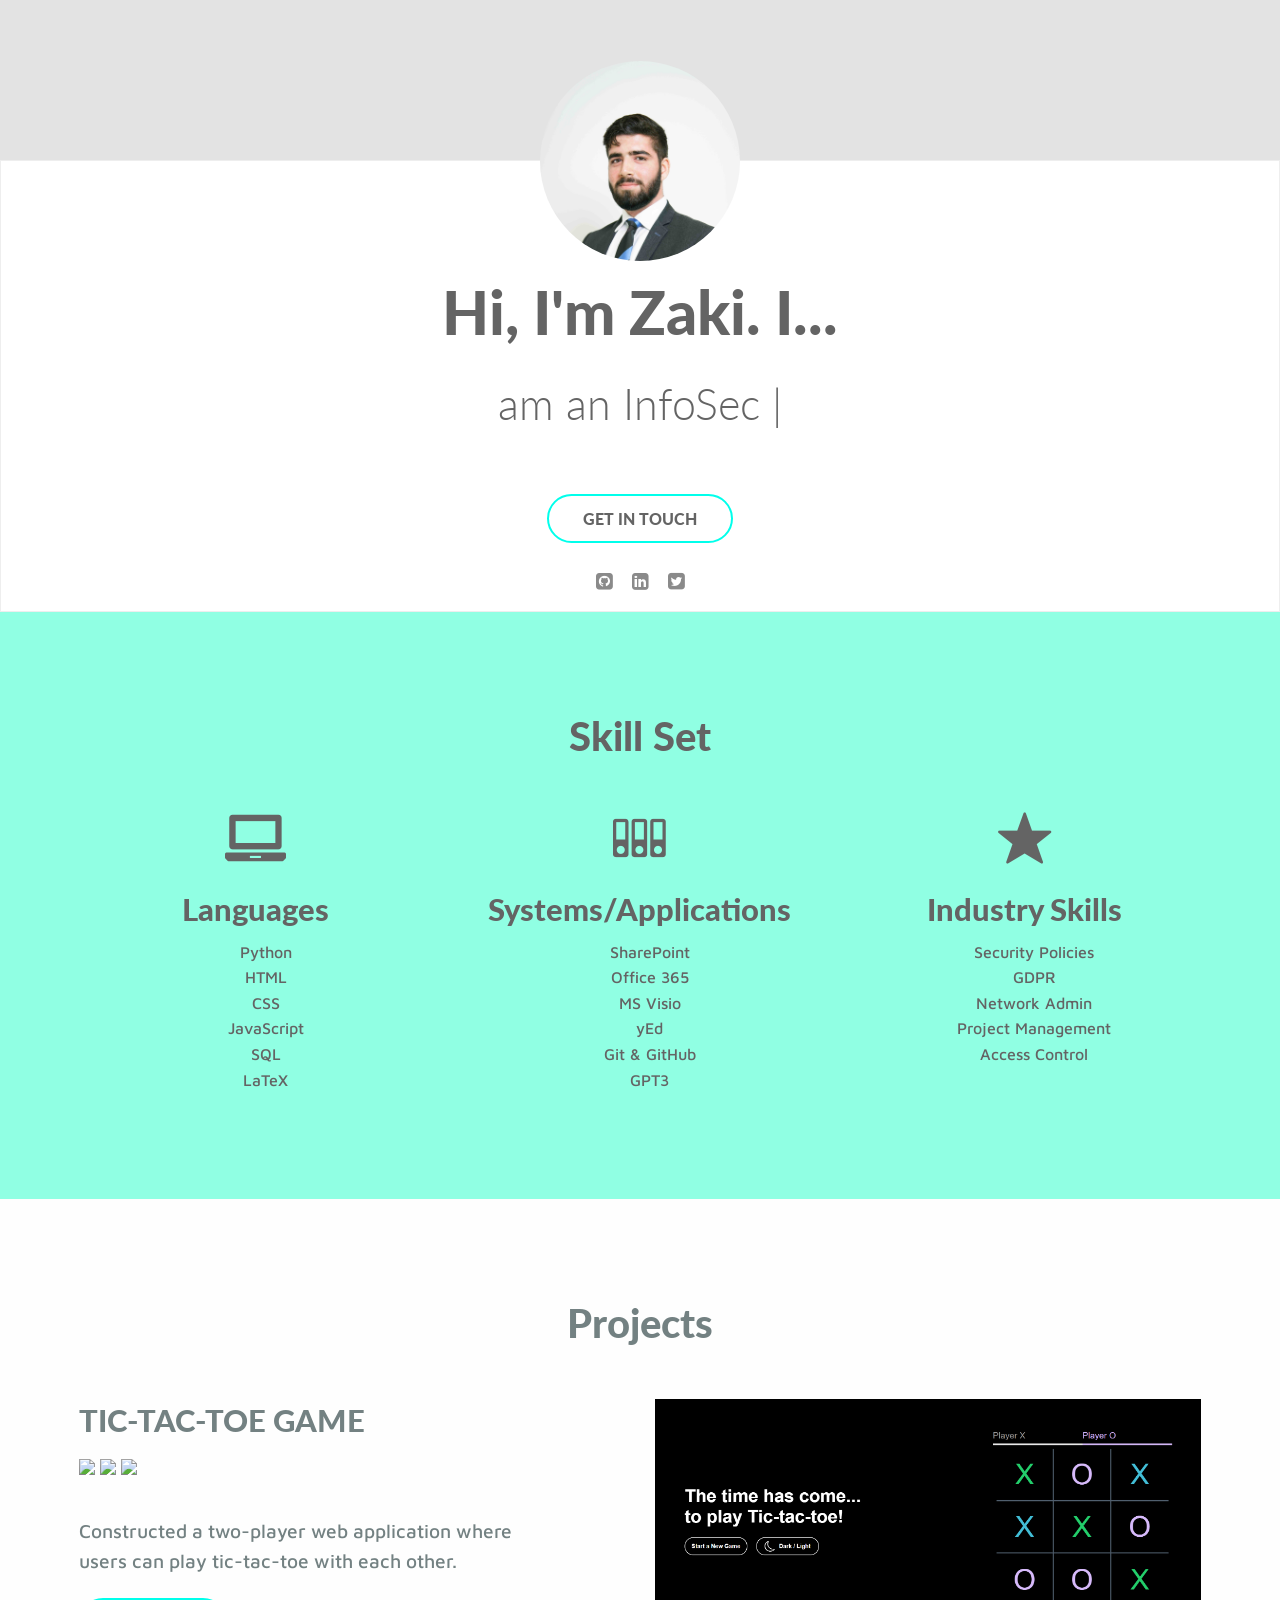
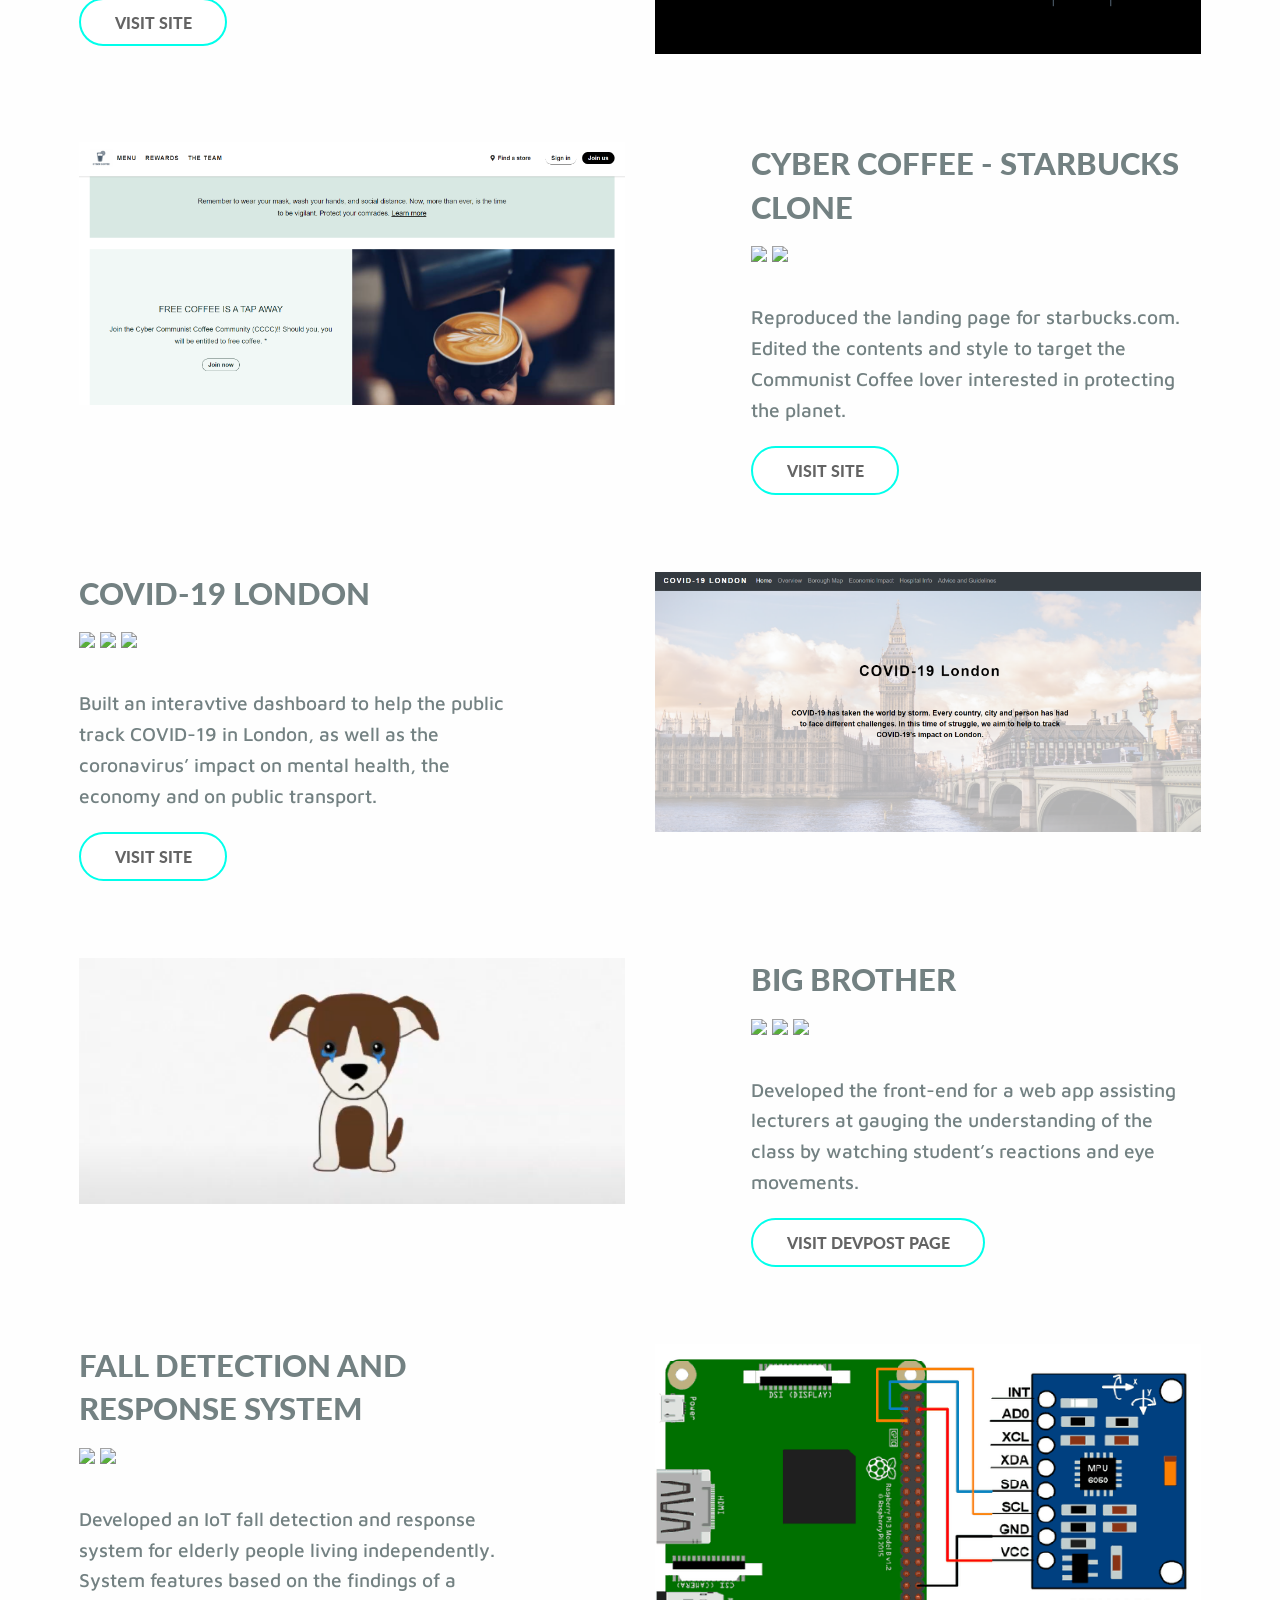
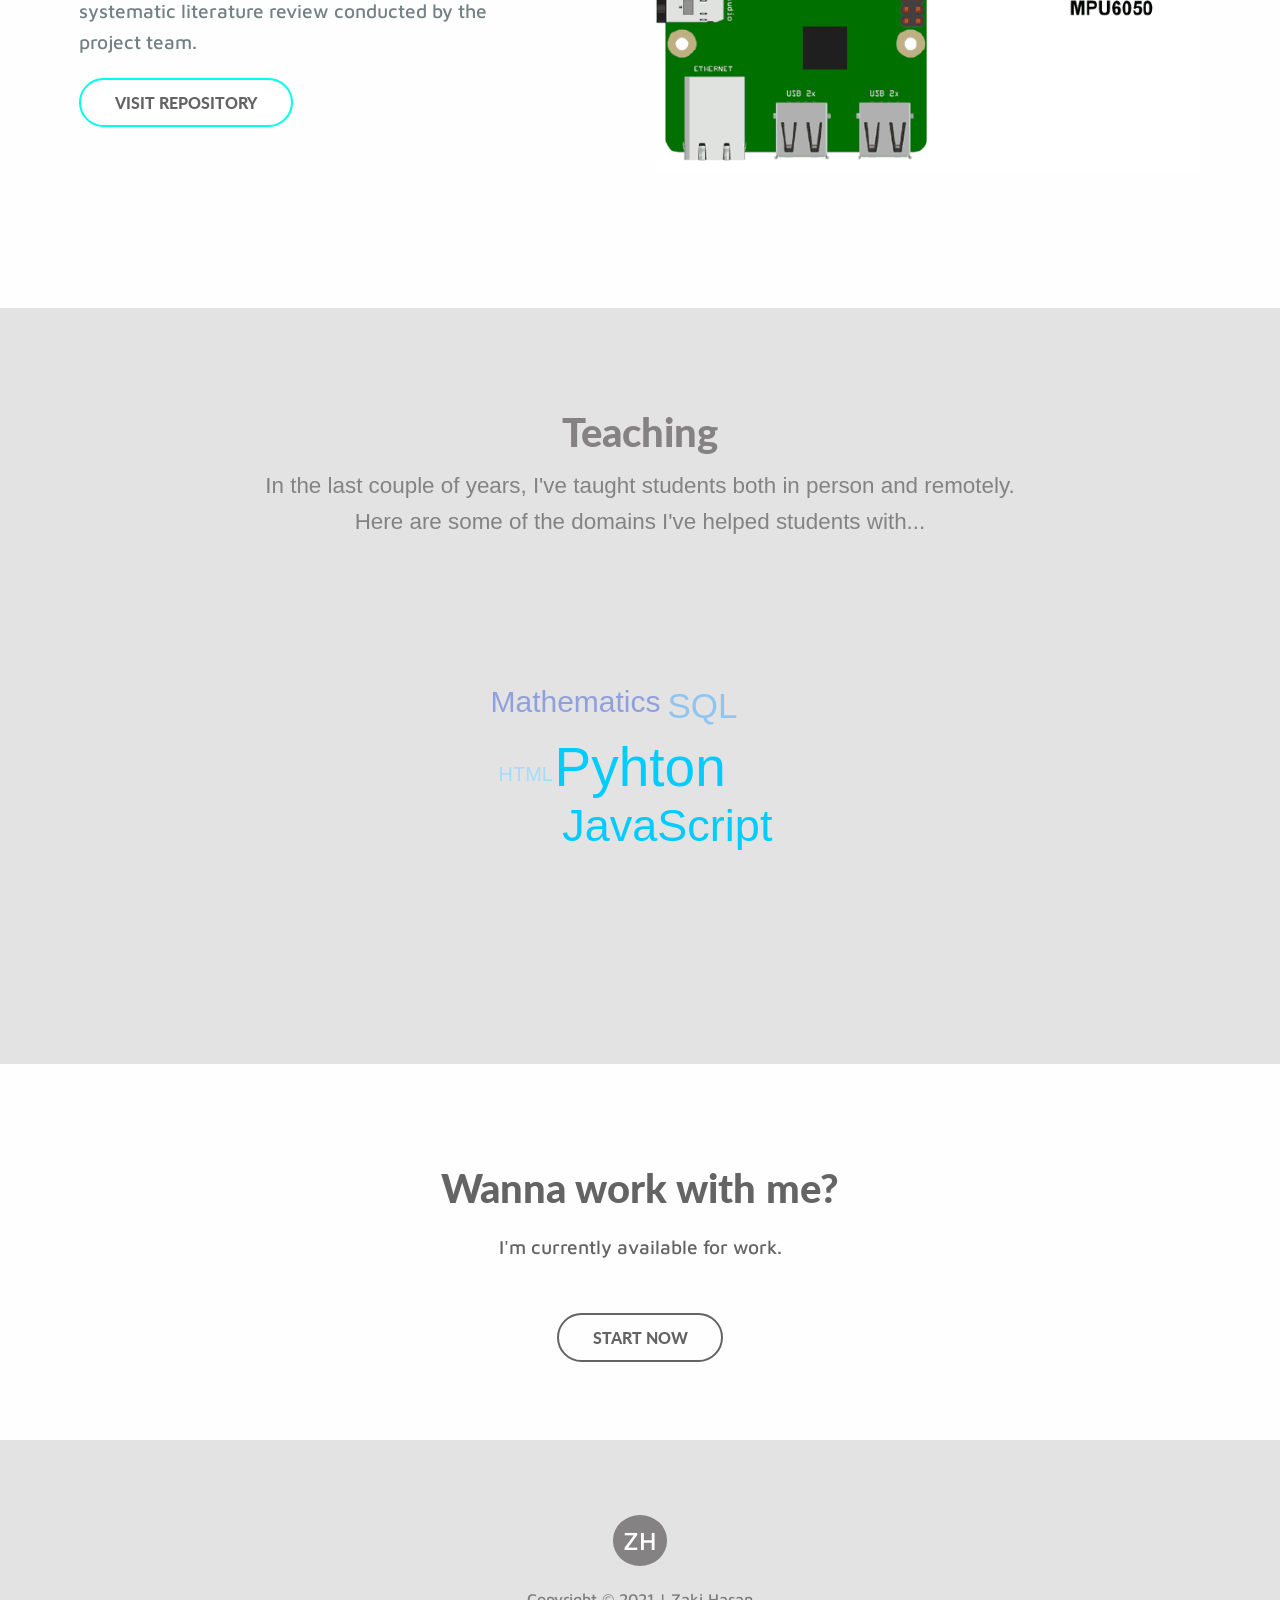
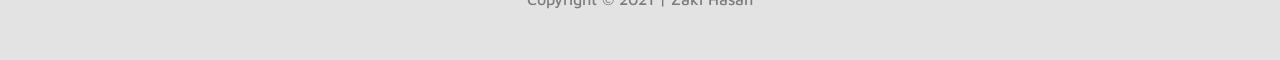
==== commit 5a0fac3d: "New project added to portfolio" ====
--- a/index.html
+++ b/index.html
@@ -107,6 +107,26 @@
 				<p class="text-center tag-line">Here are few of my former clients.</p>
 			</div> -->
 
+			<div class="row work-row"> <!-- odd -->
+				<div class="small-12 medium-6 medium-push-6 columns">
+					<img src="assets/images/project5.png" alt="">
+				</div>
+				<div class="small-12 medium-5 medium-pull-7 columns">
+					<div class="details details-ftm">
+						<h3>Tic-tac-toe game</h3>
+						<!-- <p class="platform">Web</p> -->
+						<p class="icons">
+							<img src="https://img.icons8.com/color/48/000000/html-5--v1.png"/>
+							<img src="https://img.icons8.com/color/50/000000/css3.png"/>
+							<img src="https://img.icons8.com/color/50/000000/javascript.png"/>
+							<!-- <i class="fi-monitor"></i><i class="fi-tablet-portrait"></i><i class="fi-mobile"></i> -->
+						</p>
+						<p>Constructed a two-player web application where users can play tic-tac-toe with each other.</p>
+						<a class="my-button" target="_blank" href="https://zakih313.github.io/ticTakToe-JS/">Visit site</a>
+					</div>
+				</div>
+			</div>
+
 			<div class="row work-row"> <!-- even -->
 				<div class="small-12 medium-6 columns">
 					<img src="assets/images/project4.png" alt="">
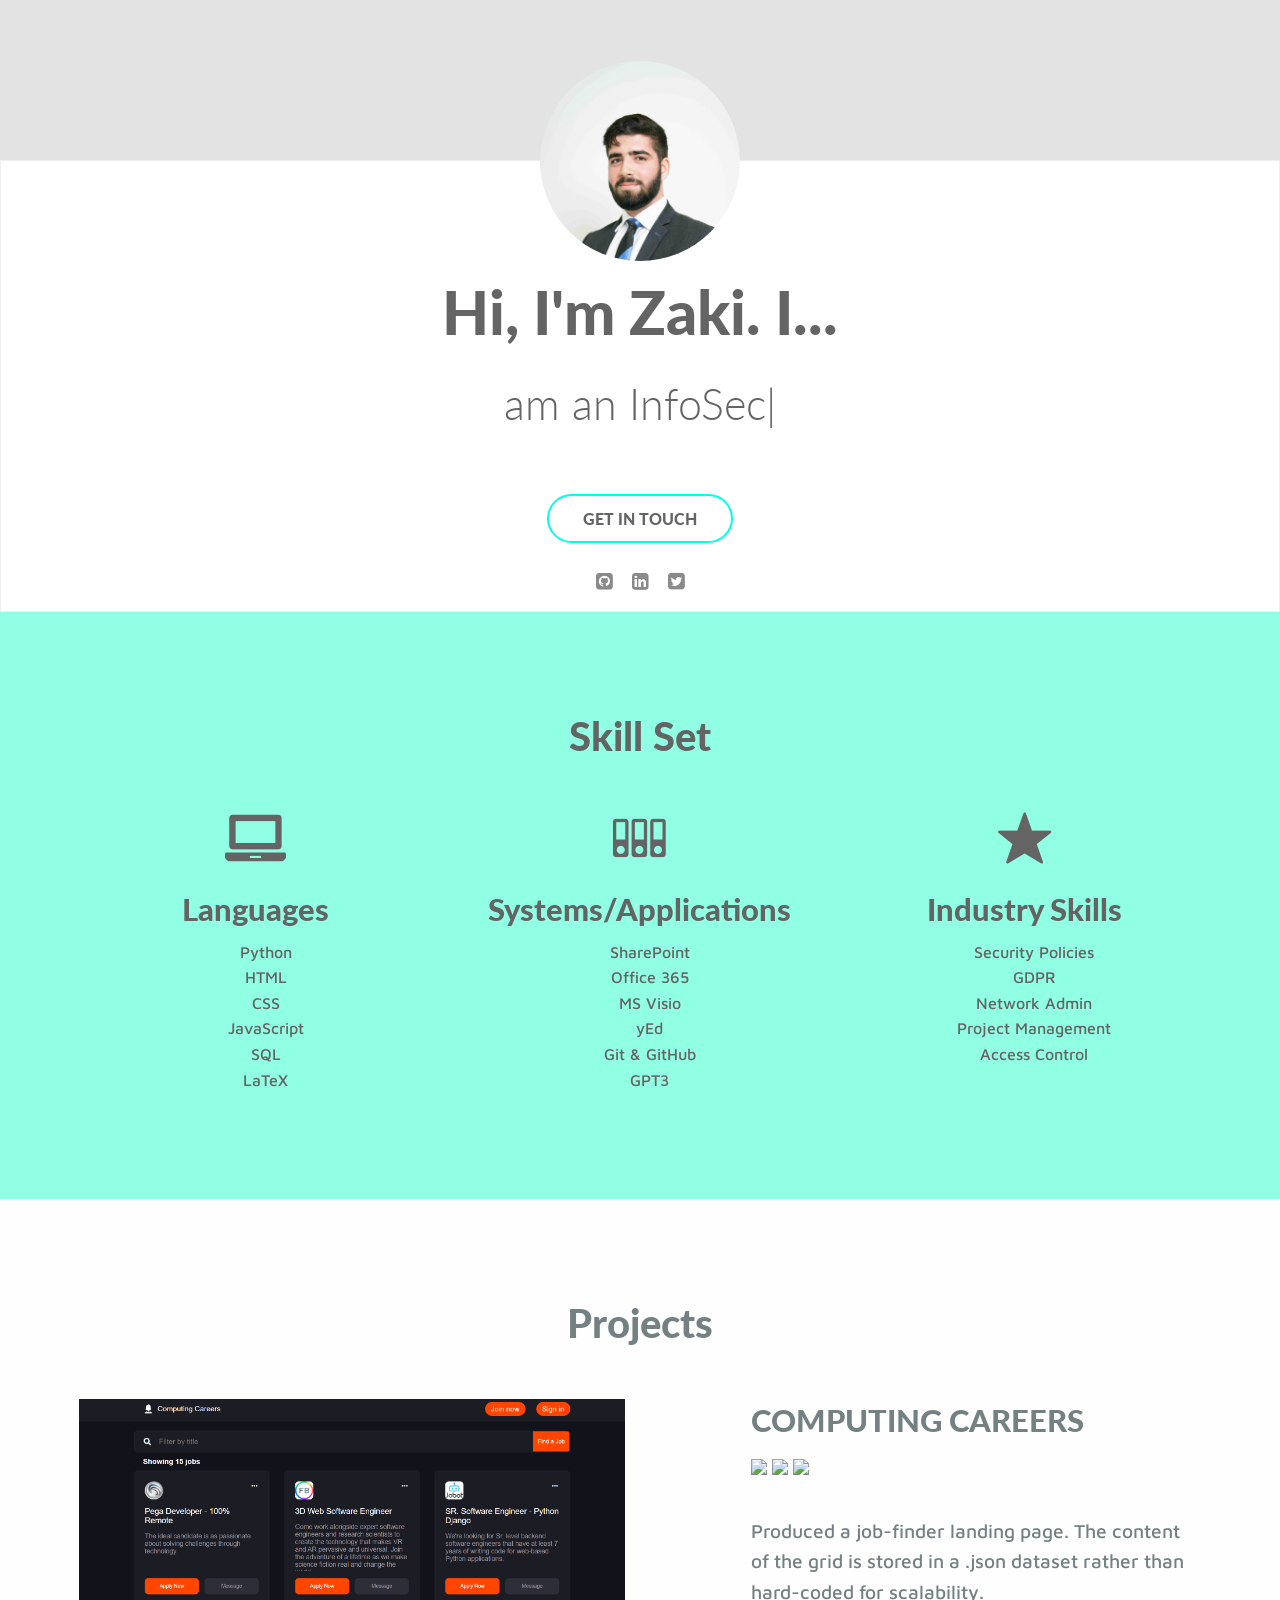
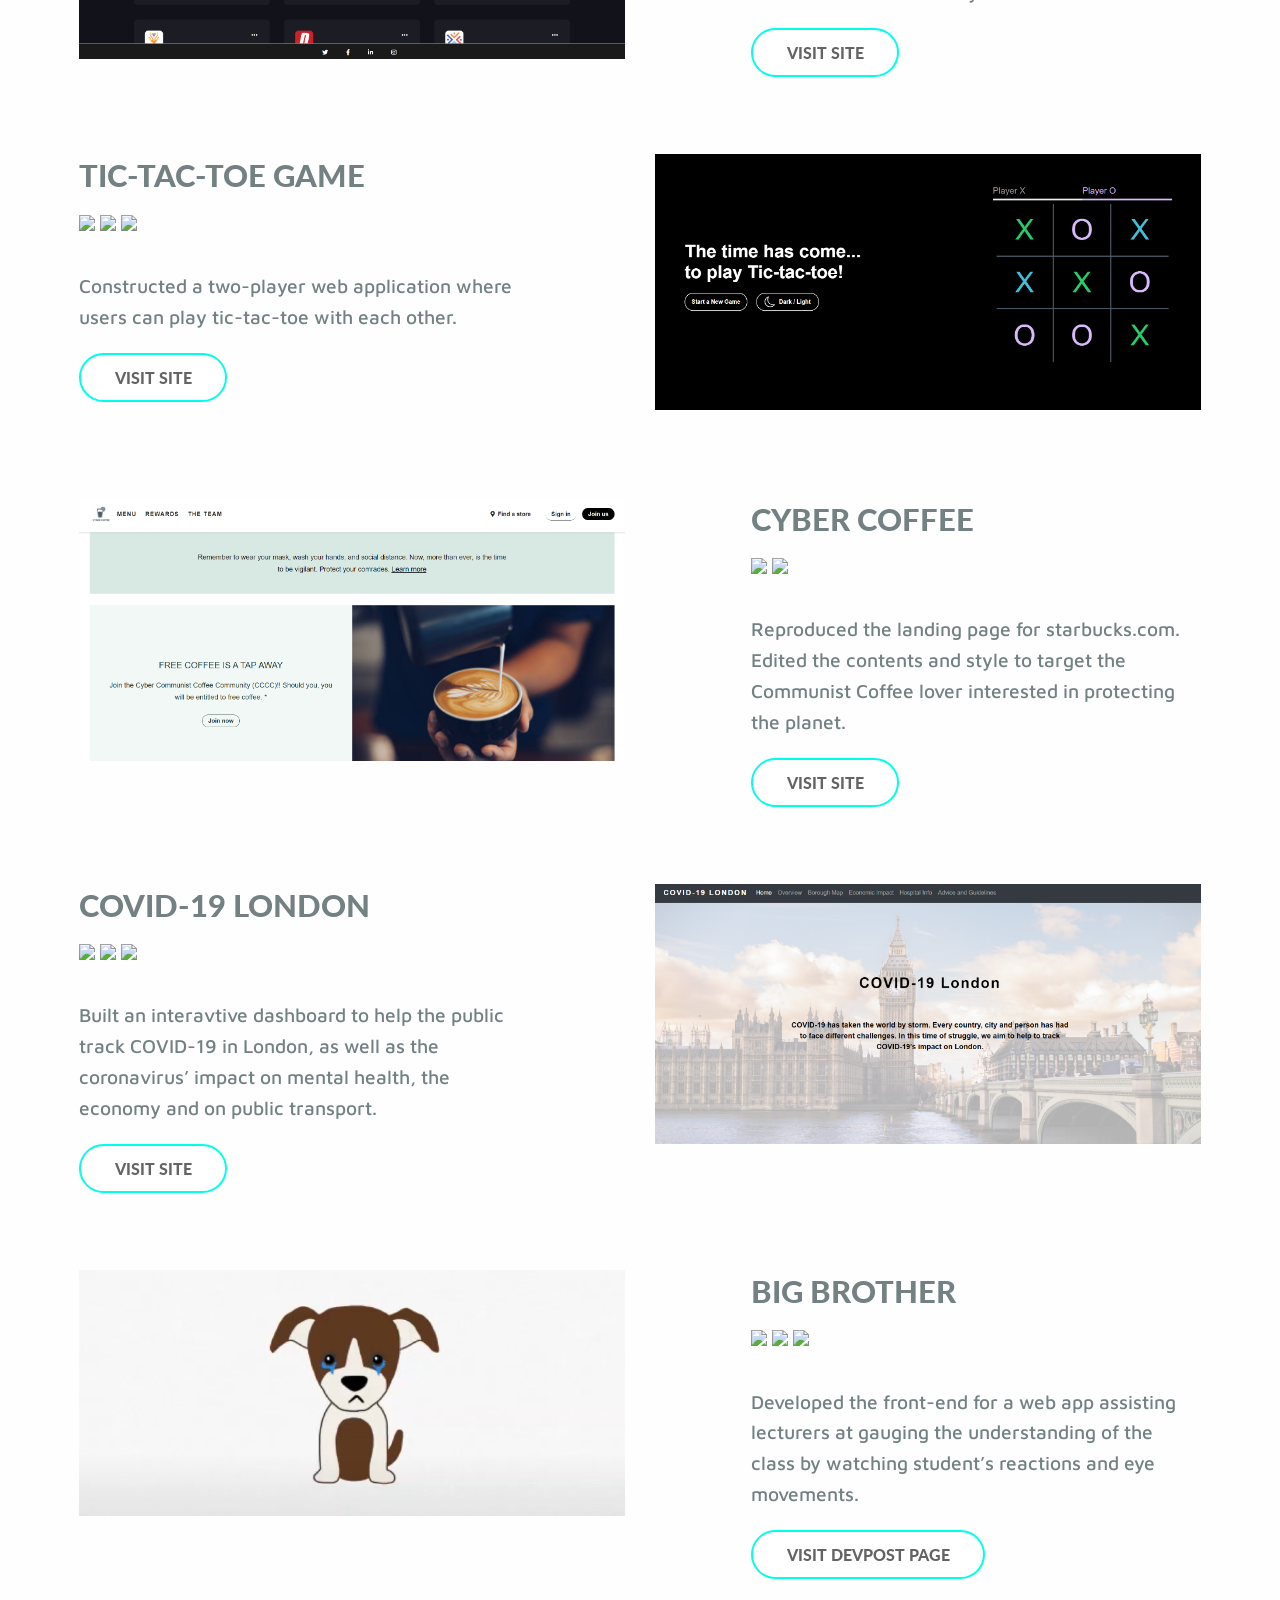
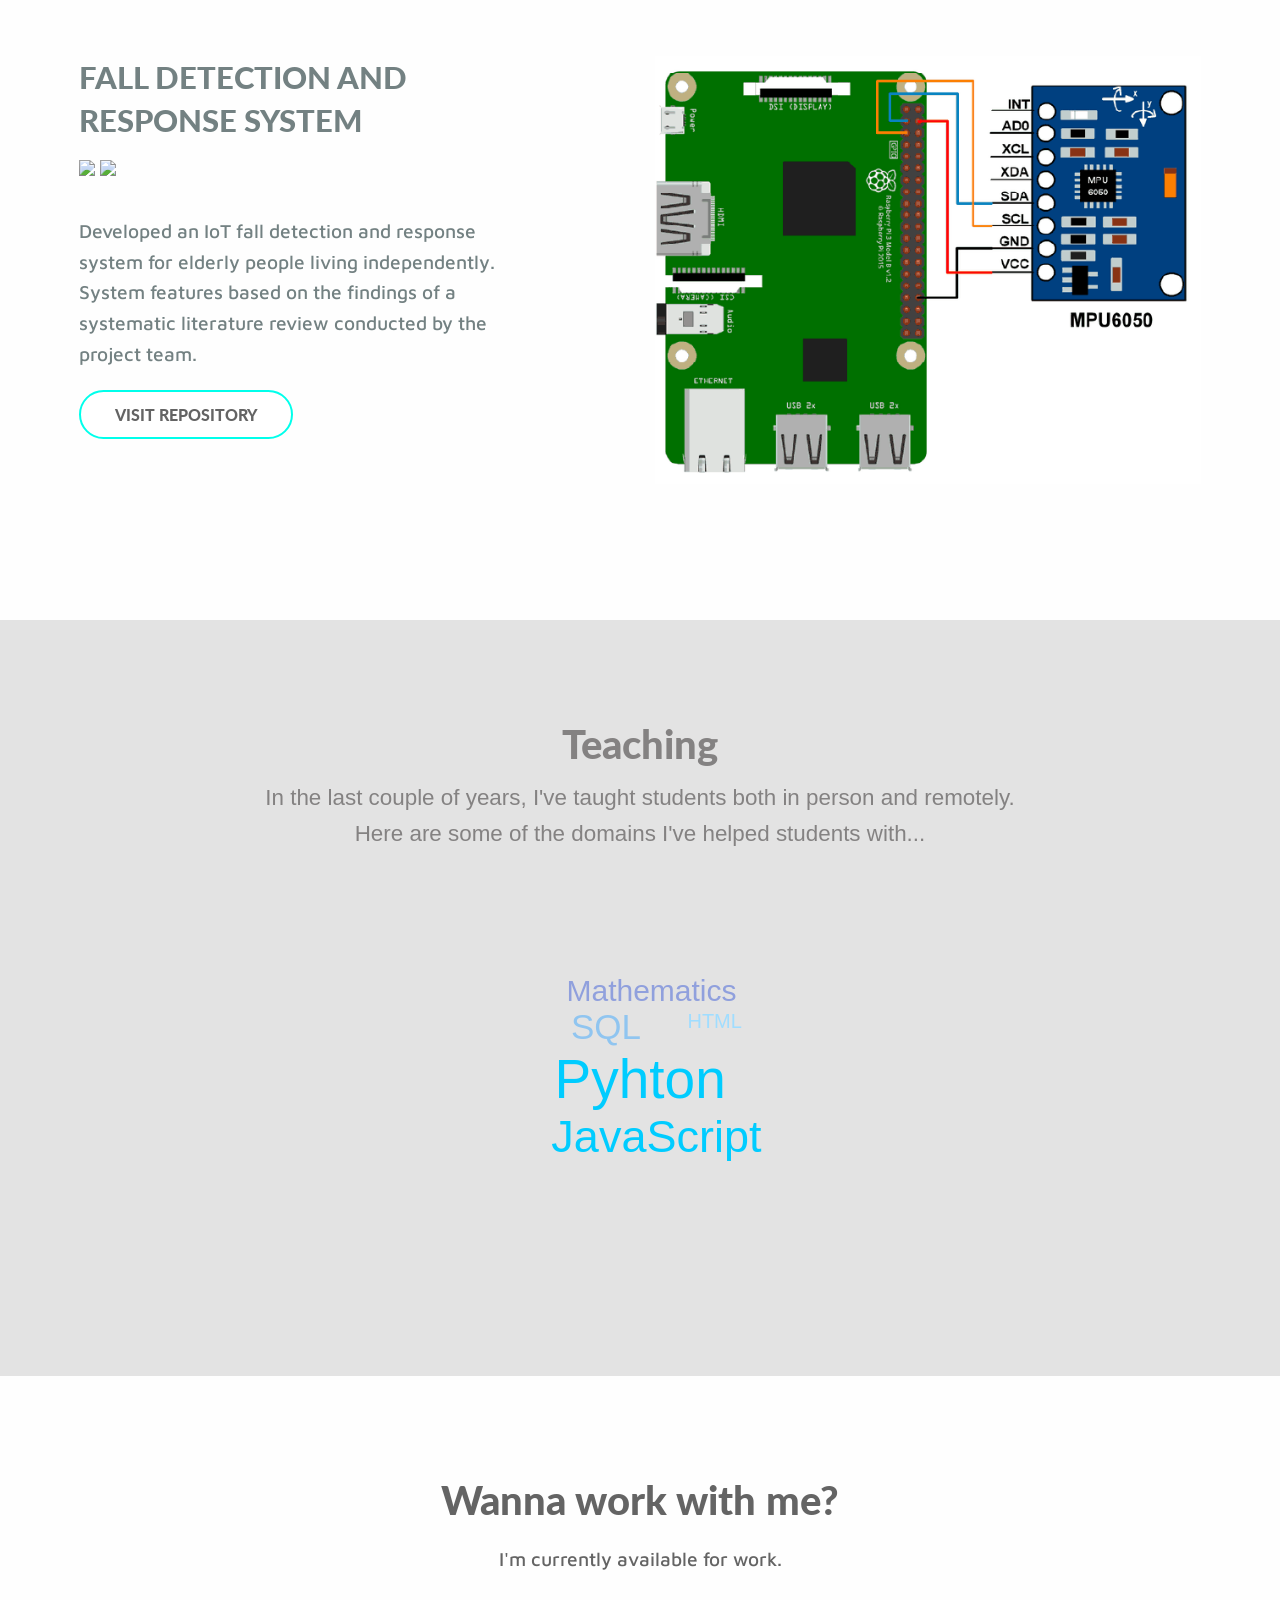
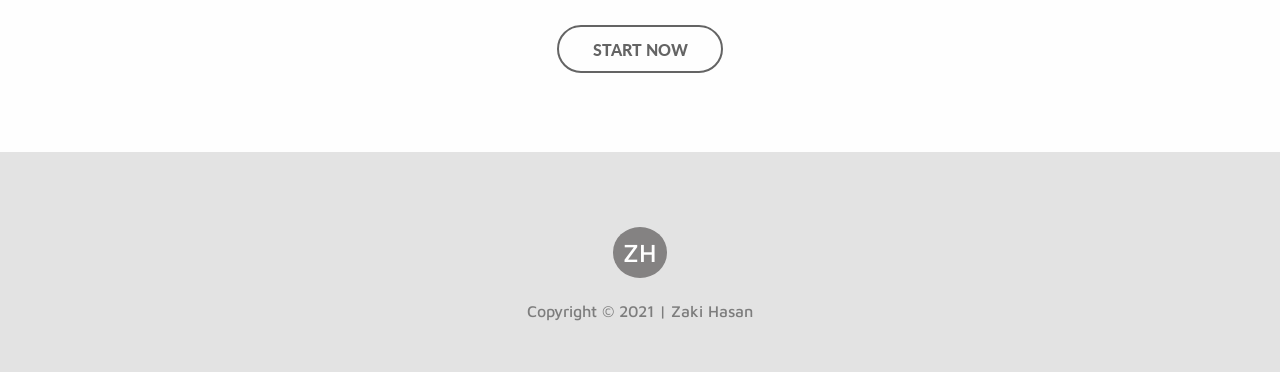
==== commit bda6aaf1: "added new project" ====
--- a/index.html
+++ b/index.html
@@ -107,6 +107,26 @@
 				<p class="text-center tag-line">Here are few of my former clients.</p>
 			</div> -->
 
+			<div class="row work-row"> <!-- even -->
+				<div class="small-12 medium-6 columns">
+					<img src="assets/images/project6.png" alt="">
+				</div>
+				<div class="small-12 medium-5 medium-offset-1 columns">
+					<div class="details details-ftm">
+						<h3>Computing Careers</h3>
+						<!-- <p class="platform">Web</p> -->
+						<p class="icons">
+							<!-- <i class="fi-monitor"></i><i class="fi-tablet-portrait"></i><i class="fi-mobile"></i> -->
+							<img src="https://img.icons8.com/color/48/000000/html-5--v1.png"/>
+							<img src="https://img.icons8.com/color/50/000000/css3.png"/>
+							<img src="https://img.icons8.com/color/50/000000/javascript.png"/>
+						</p>
+						<p>Produced a job-finder landing page. The content of the grid is stored in a .json dataset rather than hard-coded for scalability.</p>
+						<a class="my-button" target="_blank" href="https://zakih313.github.io/jobSearchSite/">Visit Site</a>
+					</div>
+				</div>
+			</div>
+
 			<div class="row work-row"> <!-- odd -->
 				<div class="small-12 medium-6 medium-push-6 columns">
 					<img src="assets/images/project5.png" alt="">
@@ -133,7 +153,7 @@
 				</div>
 				<div class="small-12 medium-5 medium-offset-1 columns">
 					<div class="details details-ftm">
-						<h3>Cyber Coffee - Starbucks clone</h3>
+						<h3>Cyber Coffee</h3>
 						<!-- <p class="platform">Web</p> -->
 						<p class="icons">
 							<!-- <i class="fi-monitor"></i><i class="fi-tablet-portrait"></i><i class="fi-mobile"></i> -->
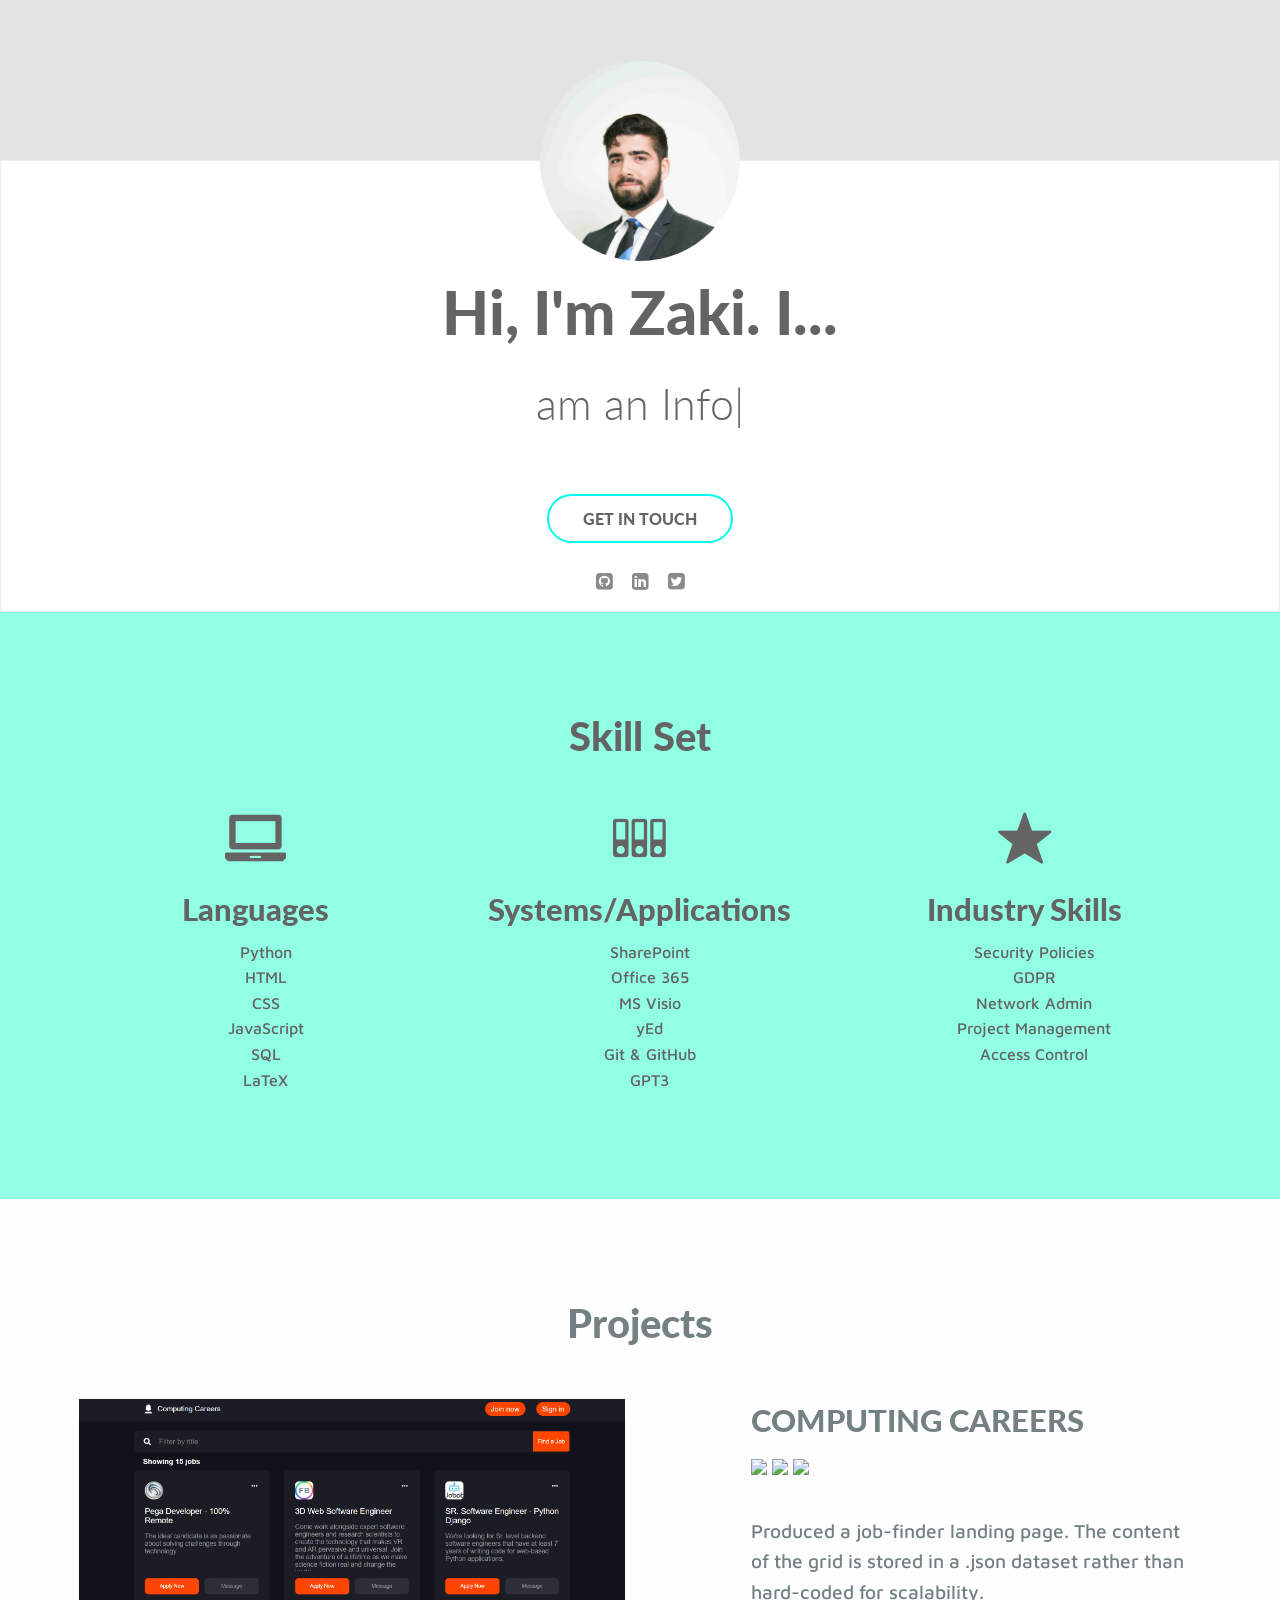
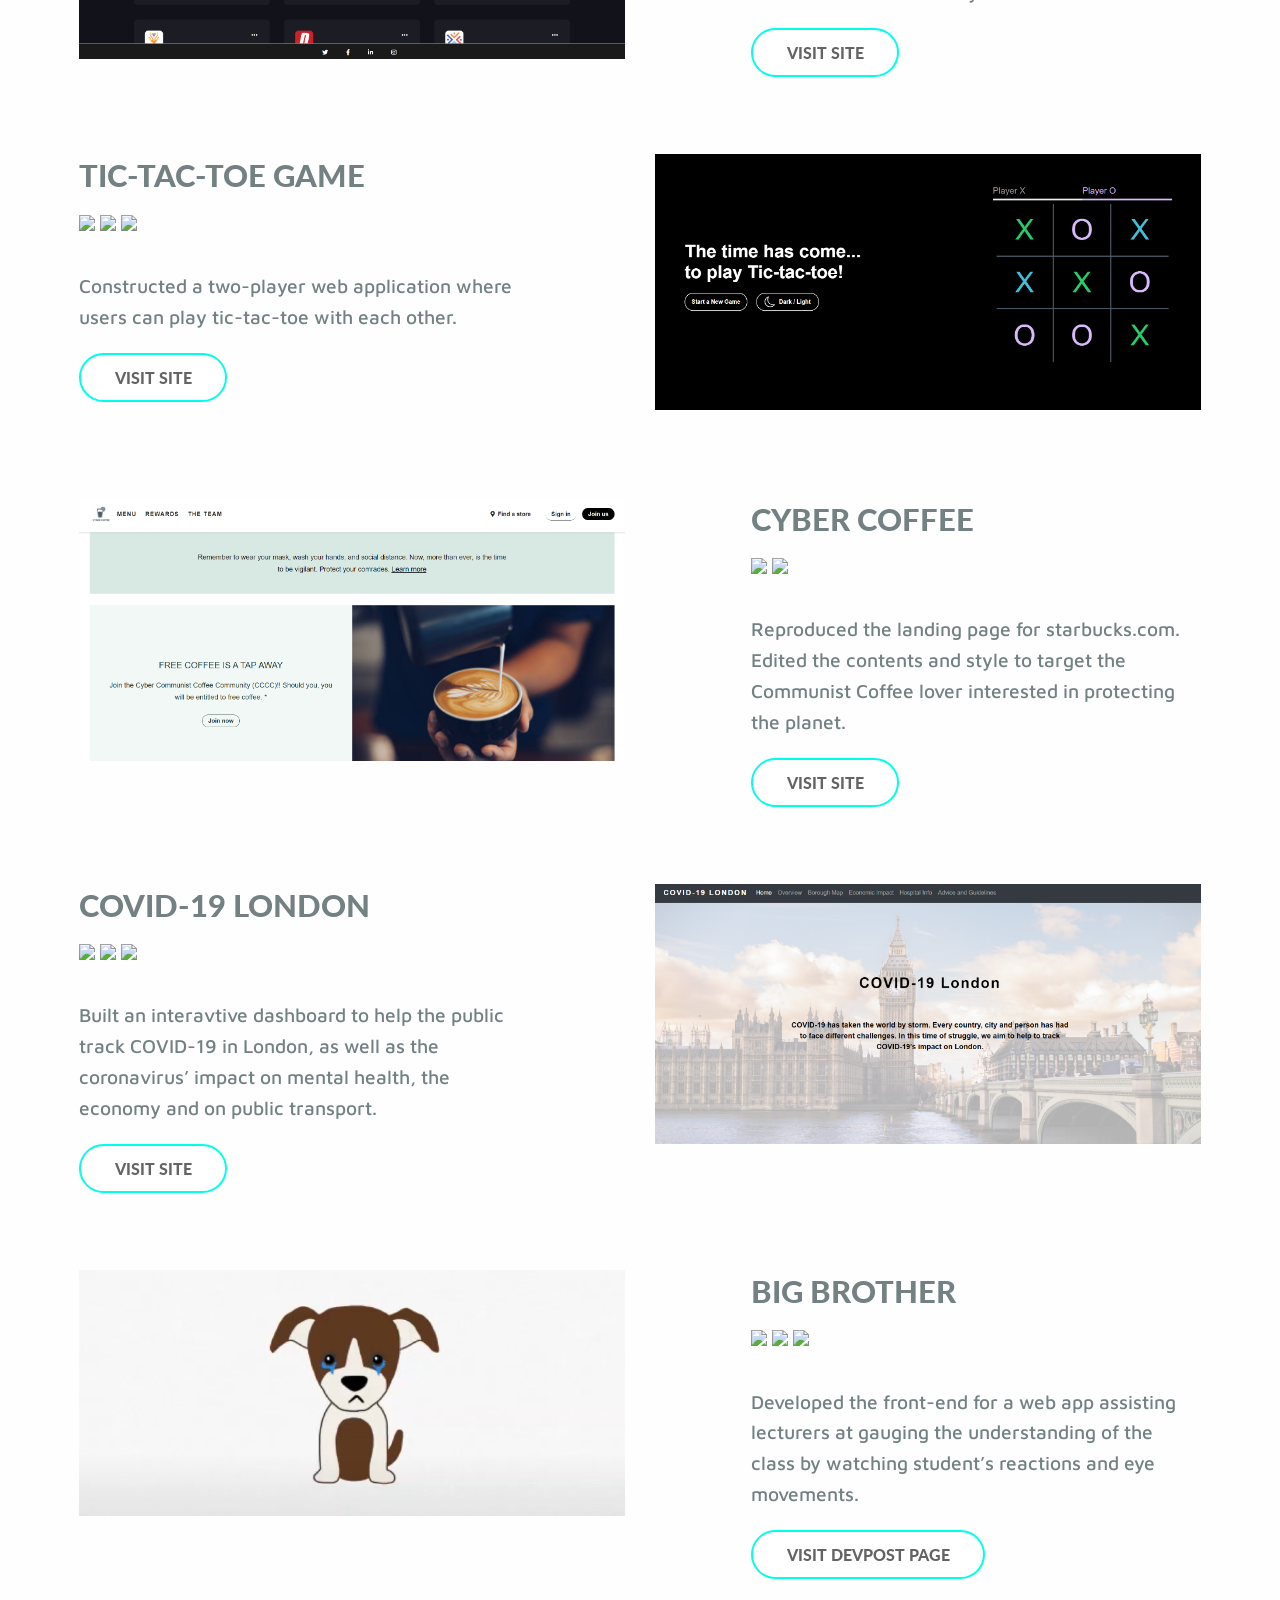
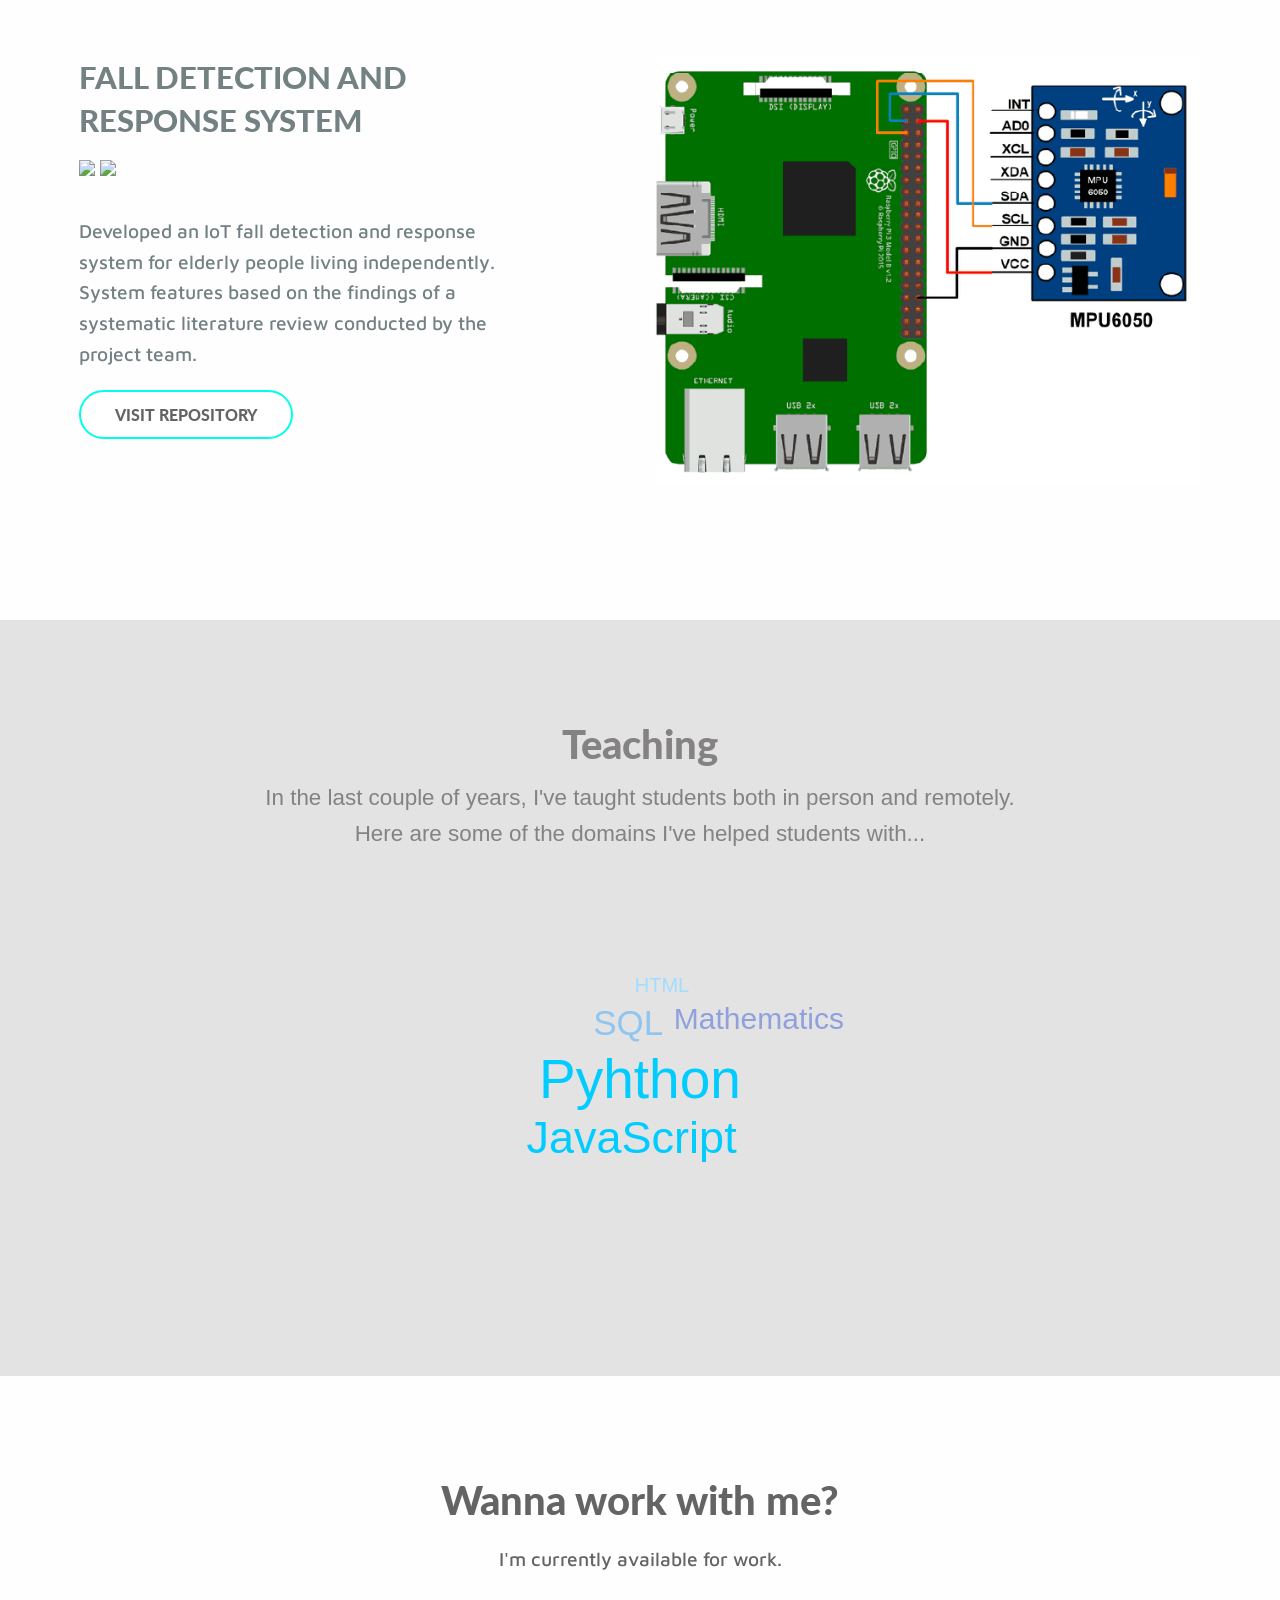
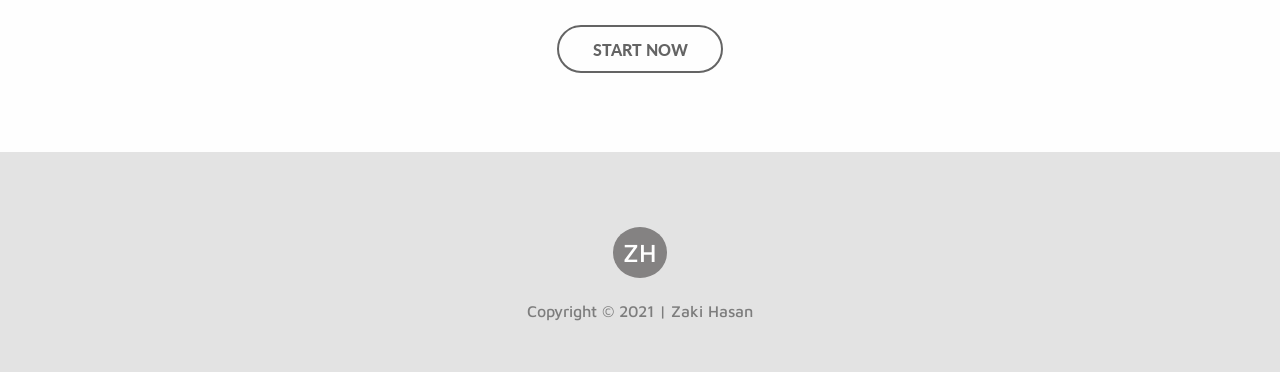
==== commit 220d74d5: "Update index.html" ====
--- a/index.html
+++ b/index.html
@@ -38,7 +38,7 @@
 			<div class="row">
 				<div class="small-12 column">
 					<div class="cta text-center">
-						<a class="my-button cta-button expand form-button" href="mailto:zakikazimi@gmail.com" target="_blank">Get In Touch</a>
+						<a class="my-button cta-button expand form-button" href="mailto:hello@zakihasan.com" target="_blank">Get In Touch</a>
 					</div>
 				</div>
 				<div class="small-12 column">
@@ -225,15 +225,6 @@
 					</div>
 				</div>
 			</div>
-
-
-
-
-
-
-
-
-
 		</section>
 
 		<section id="teaching">
@@ -259,7 +250,7 @@
 					<p class="text-center">I'm currently available for work.</p>
 				</div>
 				<div class="small-12 columns" id="startButtonDiv">
-					<a class="my-button form-button" target="_blank" href="mailto:zakikazimi@gmail.com">Start Now</a>
+					<a class="my-button form-button" target="_blank" href="mailto:hello@zakihasan.com">Start Now</a>
 				</div>
 			</div>
 		</section>
